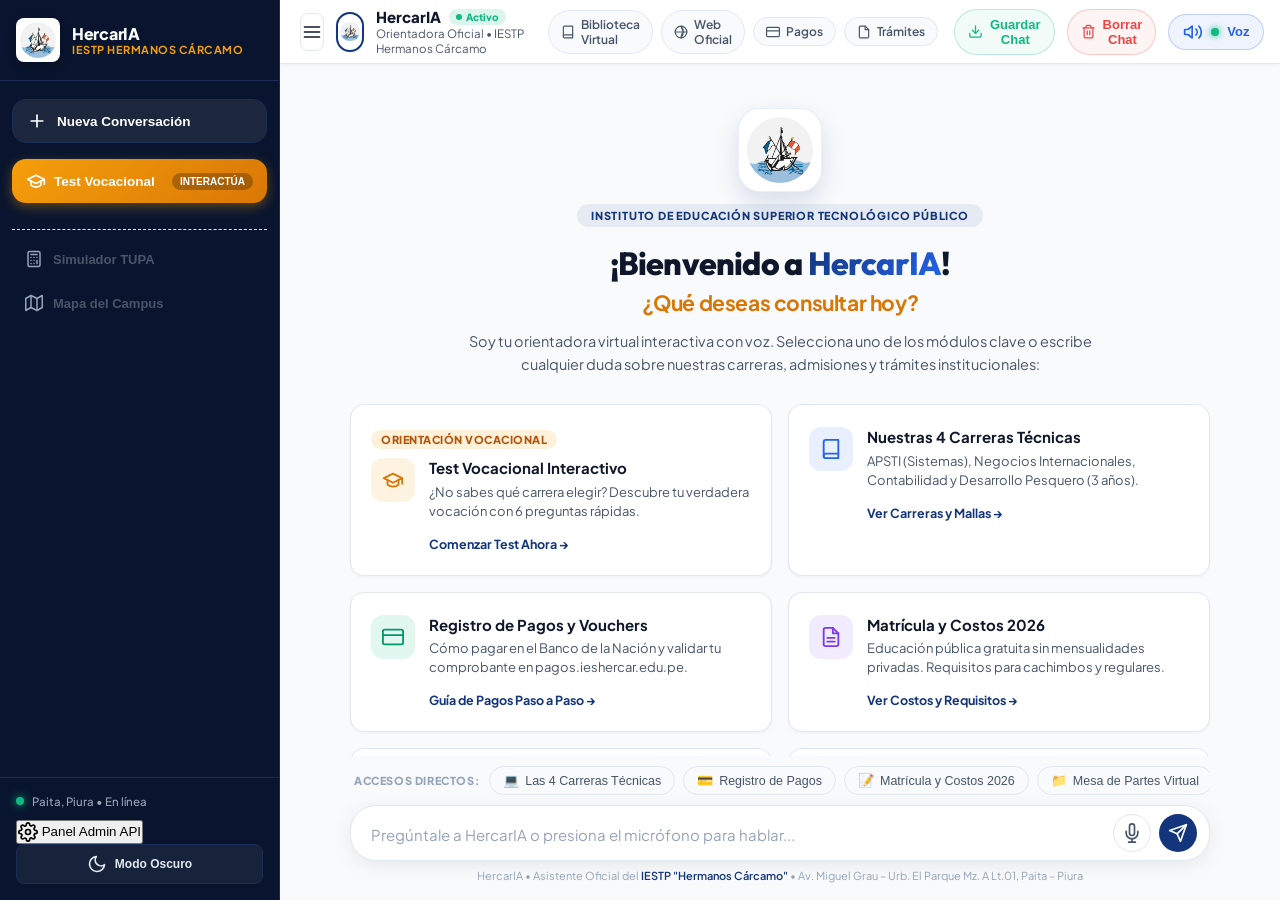
==== index.html @ d82d80c2 "v6.0: Panel de Administracion & Arquitectura Hibrida Multi-API (Gemini, OpenAI, Groq), Local Neural " ====
<!DOCTYPE html>
<html lang="es">
<head>
    <meta charset="UTF-8">
    <meta name="viewport" content="width=device-width, initial-scale=1.0, maximum-scale=1.0, user-scalable=no">
    <title>HercarIA • Asistente Virtual Oficial IESTP "Hermanos Cárcamo"</title>
    <meta name="description" content="Chatbot oficial con Inteligencia Artificial, voz femenina interactiva y orientador vocacional del IESTP Hermanos Cárcamo de Paita.">
    
    <!-- Favicon institucional -->
    <link rel="shortcut icon" href="assets/logo-crest.png" type="image/png">
    
    <!-- Fuentes Google -->
    <link rel="preconnect" href="https://fonts.googleapis.com">
    <link rel="preconnect" href="https://fonts.gstatic.com" crossorigin>
    <link href="https://fonts.googleapis.com/css2?family=Plus+Jakarta+Sans:wght@400;500;600;700;800&family=Outfit:wght@400;500;600;700;800&display=swap" rel="stylesheet">
    
    <!-- Estilos CSS -->
    <link rel="stylesheet" href="css/styles.css?v=5.1">
</head>
<body>

    <div class="app-container">
        
        <!-- Overlay oscuro para cerrar menú en móviles y tablets -->
        <div class="sidebar-overlay" id="sidebar-overlay"></div>

        <!-- SIDEBAR LATERAL ESTILO CHATGPT (LIMPIO, MINIMALISTA Y ELEGANTE) -->
        <aside class="sidebar" id="sidebar">
            <div class="sidebar-header">
                <div class="sidebar-logo-box">
                    <img src="assets/logo-crest.png" alt="Insignia IESTP Hermanos Cárcamo" class="sidebar-logo">
                </div>
                <div class="sidebar-brand">
                    <h2>HercarIA</h2>
                    <p>IESTP Hermanos Cárcamo</p>
                </div>
                <!-- Botón para cerrar drawer en móviles -->
                <button type="button" class="btn-close-sidebar-mobile" id="btn-close-sidebar-mobile" title="Cerrar menú lateral">&times;</button>
            </div>

            <div class="sidebar-content">
                <!-- Botón Principal: Nueva Consulta -->
                <button type="button" class="btn-new-chat" id="btn-new-chat" title="Iniciar nueva consulta o regresar al inicio">
                    <svg class="svg-icon" viewBox="0 0 24 24" fill="none" stroke="currentColor" stroke-width="2" stroke-linecap="round" stroke-linejoin="round">
                        <line x1="12" y1="5" x2="12" y2="19"></line>
                        <line x1="5" y1="12" x2="19" y2="12"></line>
                    </svg>
                    <span>Nueva Conversación</span>
                </button>

                <!-- Botón Destacado: Test Vocacional -->
                <button type="button" class="btn-sidebar-test" id="btn-start-test-sidebar" title="Iniciar Test Vocacional Interactivo">
                    <div class="test-btn-text">
                        <svg class="svg-icon" viewBox="0 0 24 24" fill="none" stroke="currentColor" stroke-width="2" stroke-linecap="round" stroke-linejoin="round">
                            <path d="M22 10v6M2 10l10-5 10 5-10 5z"></path>
                            <path d="M6 12v5c3 3 9 3 12 0v-5"></path>
                        </svg>
                        <span>Test Vocacional</span>
                    </div>
                    <span class="test-tag">Interactúa</span>
                </button>

                <!-- Herramientas Inteligentes Integradas -->
                <div class="sidebar-tools-group">
                    <button type="button" class="btn-sidebar-subtool" id="btn-open-simulador" title="Calcular costos de matrícula y tasas TUPA">
                        <svg class="svg-icon" viewBox="0 0 24 24" fill="none" stroke="currentColor" stroke-width="2" stroke-linecap="round" stroke-linejoin="round">
                            <rect x="4" y="2" width="16" height="20" rx="2"></rect>
                            <line x1="8" y1="6" x2="16" y2="6"></line>
                            <line x1="16" y1="14" x2="16" y2="18"></line>
                            <path d="M16 10h.01M12 10h.01M8 10h.01M12 14h.01M8 14h.01M12 18h.01M8 18h.01"></path>
                        </svg>
                        <span>Simulador TUPA</span>
                    </button>

                    <button type="button" class="btn-sidebar-subtool" id="btn-open-mapa" title="Explorar instalaciones y laboratorios del instituto">
                        <svg class="svg-icon" viewBox="0 0 24 24" fill="none" stroke="currentColor" stroke-width="2" stroke-linecap="round" stroke-linejoin="round">
                            <polygon points="1 6 1 22 8 18 16 22 23 18 23 2 16 6 8 2 1 6"></polygon>
                            <line x1="8" y1="2" x2="8" y2="18"></line>
                            <line x1="16" y1="6" x2="16" y2="22"></line>
                        </svg>
                        <span>Mapa del Campus</span>
                    </button>

                    <button type="button" class="btn-sidebar-subtool btn-sidebar-neural" id="btn-open-neural-monitor" title="Monitorear el estado y las activaciones de la Red Neuronal" style="display: none !important;">
                        <svg class="svg-icon" viewBox="0 0 24 24" fill="none" stroke="currentColor" stroke-width="2" stroke-linecap="round" stroke-linejoin="round">
                            <circle cx="12" cy="12" r="3"></circle>
                            <path d="M12 2a10 10 0 1 0 10 10H12V2z"></path>
                            <path d="M12 12L2.5 7.5"></path>
                        </svg>
                        <span>Red Neuronal APSTI</span>
                        <span class="neural-badge-live">IA</span>
                    </button>
                </div>

                <!-- Historial de Consultas Recientes -->
                <div class="sidebar-section" id="sidebar-history-section" style="display: none;">
                    <div class="sidebar-section-header">
                        <div class="sidebar-section-title">Consultas Recientes</div>
                        <button type="button" class="btn-clear-history-all" id="btn-clear-history-all" title="Vaciar historial">Vaciar</button>
                    </div>
                    <div class="sidebar-history-list" id="sidebar-history-list"></div>
                </div>
            </div>

            <!-- Footer del Sidebar -->
            <div class="sidebar-footer">
                <div class="campus-pill">
                    <span class="dot"></span>
                    <span>Paita, Piura • En línea</span>
                </div>
                <div class="sidebar-footer-actions">
                    <button type="button" class="btn-sidebar-admin" id="btn-open-admin-panel" title="Panel de Administración y Configuración de API">
                        <svg class="svg-icon" viewBox="0 0 24 24" fill="none" stroke="currentColor" stroke-width="2" stroke-linecap="round" stroke-linejoin="round">
                            <circle cx="12" cy="12" r="3"></circle>
                            <path d="M19.4 15a1.65 1.65 0 0 0 .33 1.82l.06.06a2 2 0 0 1 0 2.83 2 2 0 0 1-2.83 0l-.06-.06a1.65 1.65 0 0 0-1.82-.33 1.65 1.65 0 0 0-1 1.51V21a2 2 0 0 1-2 2 2 2 0 0 1-2-2v-.09A1.65 1.65 0 0 0 9 19.4a1.65 1.65 0 0 0-1.82.33l-.06.06a2 2 0 0 1-2.83 0 2 2 0 0 1 0-2.83l.06-.06a1.65 1.65 0 0 0 .33-1.82 1.65 1.65 0 0 0-1.51-1H3a2 2 0 0 1-2-2 2 2 0 0 1 2-2h.09A1.65 1.65 0 0 0 4.6 9a1.65 1.65 0 0 0-.33-1.82l-.06-.06a2 2 0 0 1 0-2.83 2 2 0 0 1 2.83 0l.06.06a1.65 1.65 0 0 0 1.82.33H9a1.65 1.65 0 0 0 1-1.51V3a2 2 0 0 1 2-2 2 2 0 0 1 2 2v.09a1.65 1.65 0 0 0 1 1.51 1.65 1.65 0 0 0 1.82-.33l.06-.06a2 2 0 0 1 2.83 0 2 2 0 0 1 0 2.83l-.06.06a1.65 1.65 0 0 0-.33 1.82V9a1.65 1.65 0 0 0 1.51 1H21a2 2 0 0 1 2 2 2 2 0 0 1-2 2h-.09a1.65 1.65 0 0 0-1.51 1z"></path>
                        </svg>
                        <span>Panel Admin</span>
                        <span class="admin-badge-key" id="admin-status-badge">API</span>
                    </button>
                    <button type="button" class="btn-theme-toggle" id="theme-toggle" title="Alternar tema claro u oscuro">
                        <svg class="svg-icon" viewBox="0 0 24 24" fill="none" stroke="currentColor" stroke-width="2" stroke-linecap="round" stroke-linejoin="round">
                            <path d="M21 12.79A9 9 0 1 1 11.21 3 7 7 0 0 0 21 12.79z"></path>
                        </svg>
                        <span>Modo Oscuro</span>
                    </button>
                </div>
            </div>
        </aside>

        <!-- ÁREA PRINCIPAL (PANTALLA COMPLETA) -->
        <main class="chat-main">
            
            <!-- Barra Superior / Header Limpio y Optimizado -->
            <header class="chat-header">
                <div class="header-left">
                    <button type="button" class="btn-sidebar-toggle" id="sidebar-toggle" title="Abrir o Cerrar menú lateral">
                        <svg class="svg-icon" viewBox="0 0 24 24" fill="none" stroke="currentColor" stroke-width="2" stroke-linecap="round" stroke-linejoin="round">
                            <line x1="3" y1="12" x2="21" y2="12"></line>
                            <line x1="3" y1="6" x2="21" y2="6"></line>
                            <line x1="3" y1="18" x2="21" y2="18"></line>
                        </svg>
                    </button>
                    <div class="header-bot-info">
                        <div class="header-avatar">
                            <img src="assets/logo-crest.png" alt="Insignia Hercar">
                        </div>
                        <div class="header-titles">
                            <h1>
                                HercarIA
                                <span class="status-badge">Activo</span>
                            </h1>
                            <p>Orientadora Oficial • IESTP Hermanos Cárcamo</p>
                        </div>
                    </div>
                </div>

                <!-- Enlaces rápidos de cabecera a plataformas oficiales -->
                <div class="header-nav-links">
                    <a href="https://biblioteca.ieshercar.edu.pe/login.php" target="_blank" rel="noopener noreferrer" class="header-quick-link" title="Biblioteca Virtual Institucional">
                        <svg class="svg-icon" viewBox="0 0 24 24" fill="none" stroke="currentColor" stroke-width="2" stroke-linecap="round" stroke-linejoin="round">
                            <path d="M4 19.5A2.5 2.5 0 0 1 6.5 17H20"></path>
                            <path d="M6.5 2H20v20H6.5A2.5 2.5 0 0 1 4 19.5v-15A2.5 2.5 0 0 1 6.5 2z"></path>
                        </svg>
                        <span>Biblioteca Virtual</span>
                    </a>
                    <a href="https://ieshercar.edu.pe/" target="_blank" rel="noopener noreferrer" class="header-quick-link" title="Portal Web Oficial IESTP Hermanos Cárcamo">
                        <svg class="svg-icon" viewBox="0 0 24 24" fill="none" stroke="currentColor" stroke-width="2" stroke-linecap="round" stroke-linejoin="round">
                            <circle cx="12" cy="12" r="10"></circle>
                            <line x1="2" y1="12" x2="22" y2="12"></line>
                            <path d="M12 2a15.3 15.3 0 0 1 4 10 15.3 15.3 0 0 1-4 10 15.3 15.3 0 0 1 4-10z"></path>
                        </svg>
                        <span>Web Oficial</span>
                    </a>
                    <a href="https://pagos.ieshercar.edu.pe/" target="_blank" rel="noopener noreferrer" class="header-quick-link" title="Plataforma de Pagos y Registro de Vouchers">
                        <svg class="svg-icon" viewBox="0 0 24 24" fill="none" stroke="currentColor" stroke-width="2" stroke-linecap="round" stroke-linejoin="round">
                            <rect x="1" y="4" width="22" height="16" rx="2" ry="2"></rect>
                            <line x1="1" y1="10" x2="23" y2="10"></line>
                        </svg>
                        <span>Pagos</span>
                    </a>
                    <a href="https://sistema.ieshercar.edu.pe/registro-tramite/" target="_blank" rel="noopener noreferrer" class="header-quick-link" title="Mesa de Partes Virtual">
                        <svg class="svg-icon" viewBox="0 0 24 24" fill="none" stroke="currentColor" stroke-width="2" stroke-linecap="round" stroke-linejoin="round">
                            <path d="M14 2H6a2 2 0 0 0-2 2v16a2 2 0 0 0 2 2h12a2 2 0 0 0 2-2V8z"></path>
                            <polyline points="14 2 14 8 20 8"></polyline>
                        </svg>
                        <span>Trámites</span>
                    </a>
                </div>

                <div class="header-right">
                    <!-- Indicador Interactivo de Red Neuronal APSTI (Oculto de la vista para mantener diseño limpio) -->
                    <button type="button" class="header-neural-indicator" id="header-neural-indicator" title="Red Neuronal Artificial APSTI en ejecución" style="display: none !important;">
                        <span class="neural-pulse-dot"></span>
                        <span class="neural-header-text">Red Neuronal IA</span>
                    </button>

                    <!-- Ondas de voz animadas cuando habla -->
                    <div class="speaking-wave" id="header-speaking-indicator">
                        <span></span><span></span><span></span><span></span>
                    </div>

                    <!-- Botón Guardar / Descargar Registro de Chat -->
                    <button type="button" class="btn-header-tool btn-export-chat" id="btn-export-chat" title="Descargar y guardar copia de la conversación (.txt)">
                        <svg class="svg-icon" viewBox="0 0 24 24" fill="none" stroke="currentColor" stroke-width="2" stroke-linecap="round" stroke-linejoin="round">
                            <path d="M21 15v4a2 2 0 0 1-2 2H5a2 2 0 0 1-2-2v-4"></path>
                            <polyline points="7 10 12 15 17 10"></polyline>
                            <line x1="12" y1="15" x2="12" y2="3"></line>
                        </svg>
                        <span class="header-btn-label">Guardar Chat</span>
                    </button>

                    <!-- Botón Borrar Conversación Actual -->
                    <button type="button" class="btn-header-tool btn-clear-chat" id="btn-clear-chat" title="Borrar la conversación actual y reiniciar">
                        <svg class="svg-icon" viewBox="0 0 24 24" fill="none" stroke="currentColor" stroke-width="2" stroke-linecap="round" stroke-linejoin="round">
                            <polyline points="3 6 5 6 21 6"></polyline>
                            <path d="M19 6v14a2 2 0 0 1-2 2H7a2 2 0 0 1-2-2V6m3 0V4a2 2 0 0 1 2-2h4a2 2 0 0 1 2 2v2"></path>
                            <line x1="10" y1="11" x2="10" y2="17"></line>
                            <line x1="14" y1="11" x2="14" y2="17"></line>
                        </svg>
                        <span class="header-btn-label">Borrar Chat</span>
                    </button>

                    <!-- Módulo de Audio Minimalista (Icono único con Popover desplegable) -->
                    <div class="audio-module-container">
                        <button type="button" class="btn-audio-control" id="btn-audio-settings" title="Configuración de Voz">
                            <svg class="svg-icon" viewBox="0 0 24 24" fill="none" stroke="currentColor" stroke-width="2" stroke-linecap="round" stroke-linejoin="round">
                                <polygon points="11 5 6 9 2 9 2 15 6 15 11 19 11 5"></polygon>
                                <path d="M19.07 4.93a10 10 0 0 1 0 14.14M15.54 8.46a5 5 0 0 1 0 7.07"></path>
                            </svg>
                            <span class="voice-badge-dot" id="voice-badge-indicator"></span>
                            <span class="voice-btn-text">Voz</span>
                        </button>

                        <!-- Menú Desplegable Minimalista de Audio -->
                        <div class="audio-popover" id="audio-popover">
                            <div class="popover-header">
                                <h4>Configuración de Voz</h4>
                                <button type="button" class="btn-close-popover" id="btn-close-popover">&times;</button>
                            </div>
                            
                            <div class="popover-body">
                                <div class="popover-row">
                                    <label>Estado de Voz:</label>
                                    <button type="button" class="btn-toggle-switch" id="btn-voice-toggle">
                                        <span class="switch-dot"></span>
                                        <span id="voice-switch-text">Activada</span>
                                    </button>
                                </div>

                                <div class="popover-row-vertical">
                                    <label for="voice-select">Voz Seleccionada:</label>
                                    <select id="voice-select" class="voice-select-styled">
                                        <option value="es-MX-DaliaNeural" selected>Voz Dalia (Dulce, Suave y Clara - Recomendada)</option>
                                        <option value="es-PE-CamilaNeural">Voz Camila (Amable y Natural)</option>
                                        <option value="es-CO-SalomeNeural">Voz Salomé (Cálida y Melódica)</option>
                                        <option value="es-ES-ElviraNeural">Voz Elvira (Institucional y Precisa)</option>
                                        <option value="browser">Voz del Navegador (Predeterminada)</option>
                                    </select>
                                </div>

                                <button type="button" class="btn-popover-test" id="btn-test-voice">
                                    <svg class="svg-icon" viewBox="0 0 24 24" fill="none" stroke="currentColor" stroke-width="2" stroke-linecap="round" stroke-linejoin="round">
                                        <polygon points="5 3 19 12 5 21 5 3"></polygon>
                                    </svg>
                                    <span>Escuchar Muestra de Voz</span>
                                </button>
                            </div>
                        </div>
                    </div>
                </div>
            </header>

            <!-- Contenedor Scrollable del Chat y Portada -->
            <div class="chat-scroll-area" id="chat-scroll-area">
                
                <!-- ========================================================
                     PORTADA DE INICIO PROFESIONAL ("¿QUÉ DESEAS CONSULTAR?")
                     ======================================================== -->
                <div class="portada-container" id="portada-container">
                    
                    <div class="portada-badge-header">
                        <div class="portada-logo-wrapper">
                            <img src="assets/logo-crest.png" alt="Insignia IESTP Hermanos Cárcamo" class="portada-logo">
                        </div>
                        <span class="portada-sub-badge">INSTITUTO DE EDUCACIÓN SUPERIOR TECNOLÓGICO PÚBLICO</span>
                    </div>

                    <h1 class="portada-title">¡Bienvenido a <span>HercarIA</span>!</h1>
                    <h2 class="portada-subtitle">¿Qué deseas consultar hoy?</h2>
                    
                    <p class="portada-description">
                        Soy tu orientadora virtual interactiva con voz. Selecciona uno de los módulos clave o escribe cualquier duda sobre nuestras carreras, admisiones y trámites institucionales:
                    </p>

                    <!-- Cuadrícula de Opciones de Inicio Rápido Rediseñadas -->
                    <div class="portada-grid">
                        
                        <!-- Tarjeta 1: Test Vocacional -->
                        <div class="portada-card card-test" onclick="window.hercarTest.iniciar()">
                            <div class="card-top-badge">
                                <span class="badge-recommended">Orientación Vocacional</span>
                            </div>
                            <div class="card-body-content">
                                <div class="card-icon-box icon-accent">
                                    <svg class="svg-icon" viewBox="0 0 24 24" fill="none" stroke="currentColor" stroke-width="2" stroke-linecap="round" stroke-linejoin="round">
                                        <path d="M22 10v6M2 10l10-5 10 5-10 5z"></path>
                                        <path d="M6 12v5c3 3 9 3 12 0v-5"></path>
                                    </svg>
                                </div>
                                <div class="card-info">
                                    <h3>Test Vocacional Interactivo</h3>
                                    <p>¿No sabes qué carrera elegir? Descubre tu verdadera vocación con 6 preguntas rápidas.</p>
                                    <span class="card-action-link">Comenzar Test Ahora →</span>
                                </div>
                            </div>
                        </div>

                        <!-- Tarjeta 2: Las 4 Carreras Técnicas -->
                        <div class="portada-card" onclick="window.hercarApp.enviarConsultaDirecta('Cuéntame sobre todas las carreras técnicas del instituto')">
                            <div class="card-body-content">
                                <div class="card-icon-box icon-blue">
                                    <svg class="svg-icon" viewBox="0 0 24 24" fill="none" stroke="currentColor" stroke-width="2" stroke-linecap="round" stroke-linejoin="round">
                                        <path d="M4 19.5A2.5 2.5 0 0 1 6.5 17H20"></path>
                                        <path d="M6.5 2H20v20H6.5A2.5 2.5 0 0 1 4 19.5v-15A2.5 2.5 0 0 1 6.5 2z"></path>
                                    </svg>
                                </div>
                                <div class="card-info">
                                    <h3>Nuestras 4 Carreras Técnicas</h3>
                                    <p>APSTI (Sistemas), Negocios Internacionales, Contabilidad y Desarrollo Pesquero (3 años).</p>
                                    <span class="card-action-link">Ver Carreras y Mallas →</span>
                                </div>
                            </div>
                        </div>

                        <!-- Tarjeta 3: Métodos de Pago y Vouchers -->
                        <div class="portada-card" onclick="window.hercarApp.enviarConsultaDirecta('¿Cómo registro mi voucher de pago en pagos.ieshercar.edu.pe?')">
                            <div class="card-body-content">
                                <div class="card-icon-box icon-green">
                                    <svg class="svg-icon" viewBox="0 0 24 24" fill="none" stroke="currentColor" stroke-width="2" stroke-linecap="round" stroke-linejoin="round">
                                        <rect x="1" y="4" width="22" height="16" rx="2" ry="2"></rect>
                                        <line x1="1" y1="10" x2="23" y2="10"></line>
                                    </svg>
                                </div>
                                <div class="card-info">
                                    <h3>Registro de Pagos y Vouchers</h3>
                                    <p>Cómo pagar en el Banco de la Nación y validar tu comprobante en pagos.ieshercar.edu.pe.</p>
                                    <span class="card-action-link">Guía de Pagos Paso a Paso →</span>
                                </div>
                            </div>
                        </div>

                        <!-- Tarjeta 4: Matrículas y Costos -->
                        <div class="portada-card" onclick="window.hercarApp.enviarConsultaDirecta('¿Cuánto cuesta la matrícula y cuáles son los requisitos?')">
                            <div class="card-body-content">
                                <div class="card-icon-box icon-purple">
                                    <svg class="svg-icon" viewBox="0 0 24 24" fill="none" stroke="currentColor" stroke-width="2" stroke-linecap="round" stroke-linejoin="round">
                                        <path d="M14 2H6a2 2 0 0 0-2 2v16a2 2 0 0 0 2 2h12a2 2 0 0 0 2-2V8z"></path>
                                        <polyline points="14 2 14 8 20 8"></polyline>
                                        <line x1="16" y1="13" x2="8" y2="13"></line>
                                        <line x1="16" y1="17" x2="8" y2="17"></line>
                                    </svg>
                                </div>
                                <div class="card-info">
                                    <h3>Matrícula y Costos 2026</h3>
                                    <p>Educación pública gratuita sin mensualidades privadas. Requisitos para cachimbos y regulares.</p>
                                    <span class="card-action-link">Ver Costos y Requisitos →</span>
                                </div>
                            </div>
                        </div>

                        <!-- Tarjeta 5: Mesa de Partes Virtual -->
                        <div class="portada-card" onclick="window.hercarApp.enviarConsultaDirecta('¿Cómo tramito una constancia de estudios o título en Mesa de Partes?')">
                            <div class="card-body-content">
                                <div class="card-icon-box icon-amber">
                                    <svg class="svg-icon" viewBox="0 0 24 24" fill="none" stroke="currentColor" stroke-width="2" stroke-linecap="round" stroke-linejoin="round">
                                        <path d="M22 19a2 2 0 0 1-2 2H4a2 2 0 0 1-2-2V5a2 2 0 0 1 2-2h5l2 3h9a2 2 0 0 1 2 2z"></path>
                                    </svg>
                                </div>
                                <div class="card-info">
                                    <h3>Mesa de Partes Virtual</h3>
                                    <p>Solicita constancias de estudio, récords de notas, certificado de egresado y titulación online.</p>
                                    <span class="card-action-link">Ver Trámites Disponibles →</span>
                                </div>
                            </div>
                        </div>

                        <!-- Tarjeta 6: Contacto y Sede Paita -->
                        <div class="portada-card" onclick="window.hercarApp.enviarConsultaDirecta('¿Dónde queda el instituto y cuáles son los teléfonos y horarios?')">
                            <div class="card-body-content">
                                <div class="card-icon-box icon-cyan">
                                    <svg class="svg-icon" viewBox="0 0 24 24" fill="none" stroke="currentColor" stroke-width="2" stroke-linecap="round" stroke-linejoin="round">
                                        <path d="M21 10c0 7-9 13-9 13s-9-6-9-13a9 9 0 0 1 18 0z"></path>
                                        <circle cx="12" cy="10" r="3"></circle>
                                    </svg>
                                </div>
                                <div class="card-info">
                                    <h3>Sede Paita y Contacto</h3>
                                    <p>Av. Miguel Grau – Urb. El Parque, horarios de atención, teléfonos y enlace a WhatsApp.</p>
                                    <span class="card-action-link">Ver Ubicación y Teléfonos →</span>
                                </div>
                            </div>
                        </div>

                        <!-- Tarjeta 7: Simulador TUPA -->
                        <div class="portada-card" onclick="window.hercarApp.abrirSimuladorTUPA()">
                            <div class="card-body-content">
                                <div class="card-icon-box icon-purple">
                                    <svg class="svg-icon" viewBox="0 0 24 24" fill="none" stroke="currentColor" stroke-width="2" stroke-linecap="round" stroke-linejoin="round">
                                        <rect x="4" y="2" width="16" height="20" rx="2"></rect>
                                        <line x1="8" y1="6" x2="16" y2="6"></line>
                                        <line x1="16" y1="14" x2="16" y2="18"></line>
                                        <path d="M16 10h.01M12 10h.01M8 10h.01M12 14h.01M8 14h.01M12 18h.01M8 18h.01"></path>
                                    </svg>
                                </div>
                                <div class="card-info">
                                    <h3>Simulador de Matrícula y Cuotas TUPA</h3>
                                    <p>Calcula tus montos para Cachimbos, Regulares o trámites con cálculo transparente y desglosado.</p>
                                    <span class="card-action-link">Abrir Calculadora TUPA →</span>
                                </div>
                            </div>
                        </div>

                        <!-- Tarjeta 8: Mapa del Campus -->
                        <div class="portada-card" onclick="window.hercarApp.abrirMapaCampus()">
                            <div class="card-body-content">
                                <div class="card-icon-box icon-blue">
                                    <svg class="svg-icon" viewBox="0 0 24 24" fill="none" stroke="currentColor" stroke-width="2" stroke-linecap="round" stroke-linejoin="round">
                                        <polygon points="1 6 1 22 8 18 16 22 23 18 23 2 16 6 8 2 1 6"></polygon>
                                        <line x1="8" y1="2" x2="8" y2="18"></line>
                                        <line x1="16" y1="6" x2="16" y2="22"></line>
                                    </svg>
                                </div>
                                <div class="card-info">
                                    <h3>Mapa del Campus e Instalaciones</h3>
                                    <p>Recorre los laboratorios de APSTI, taller pesquero DPA, aulas multimedia y secretaría.</p>
                                    <span class="card-action-link">Explorar Instalaciones →</span>
                                </div>
                            </div>
                        </div>

                    </div>

                    <!-- SECCIÓN DE PLATAFORMAS DIGITALES Y ENLACES INSTITUCIONALES -->
                    <div class="portada-platforms-section">
                        <div class="platforms-title">
                            <svg class="svg-icon" viewBox="0 0 24 24" fill="none" stroke="currentColor" stroke-width="2" stroke-linecap="round" stroke-linejoin="round">
                                <circle cx="12" cy="12" r="10"></circle>
                                <line x1="2" y1="12" x2="22" y2="12"></line>
                                <path d="M12 2a15.3 15.3 0 0 1 4 10 15.3 15.3 0 0 1-4 10 15.3 15.3 0 0 1-4-10 15.3 15.3 0 0 1 4-10z"></path>
                            </svg>
                            <span>Plataformas Digitales y Portales Oficiales del Instituto</span>
                        </div>
                        <div class="platforms-grid">
                            <a href="https://biblioteca.ieshercar.edu.pe/login.php" target="_blank" rel="noopener noreferrer" class="platform-link-card">
                                <div class="platform-icon-wrap icon-purple-soft">
                                    <svg class="svg-icon" viewBox="0 0 24 24" fill="none" stroke="currentColor" stroke-width="2" stroke-linecap="round" stroke-linejoin="round">
                                        <path d="M4 19.5A2.5 2.5 0 0 1 6.5 17H20"></path>
                                        <path d="M6.5 2H20v20H6.5A2.5 2.5 0 0 1 4 19.5v-15A2.5 2.5 0 0 1 6.5 2z"></path>
                                    </svg>
                                </div>
                                <div class="platform-text">
                                    <strong>Biblioteca Virtual</strong>
                                    <span>Acceso a libros y revistas académicas</span>
                                </div>
                                <span class="platform-arrow">↗</span>
                            </a>

                            <a href="https://ieshercar.edu.pe/" target="_blank" rel="noopener noreferrer" class="platform-link-card">
                                <div class="platform-icon-wrap icon-blue-soft">
                                    <svg class="svg-icon" viewBox="0 0 24 24" fill="none" stroke="currentColor" stroke-width="2" stroke-linecap="round" stroke-linejoin="round">
                                        <path d="M3 9l9-7 9 7v11a2 2 0 0 1-2 2H5a2 2 0 0 1-2-2z"></path>
                                        <polyline points="9 22 9 12 15 12 15 22"></polyline>
                                    </svg>
                                </div>
                                <div class="platform-text">
                                    <strong>Portal Web Oficial</strong>
                                    <span>Página principal del IESTP Cárcamo</span>
                                </div>
                                <span class="platform-arrow">↗</span>
                            </a>

                            <a href="https://pagos.ieshercar.edu.pe/" target="_blank" rel="noopener noreferrer" class="platform-link-card">
                                <div class="platform-icon-wrap icon-green-soft">
                                    <svg class="svg-icon" viewBox="0 0 24 24" fill="none" stroke="currentColor" stroke-width="2" stroke-linecap="round" stroke-linejoin="round">
                                        <rect x="1" y="4" width="22" height="16" rx="2" ry="2"></rect>
                                        <line x1="1" y1="10" x2="23" y2="10"></line>
                                    </svg>
                                </div>
                                <div class="platform-text">
                                    <strong>Plataforma de Pagos</strong>
                                    <span>Validación y registro de vouchers BN</span>
                                </div>
                                <span class="platform-arrow">↗</span>
                            </a>

                            <a href="https://sistema.ieshercar.edu.pe/registro-tramite/" target="_blank" rel="noopener noreferrer" class="platform-link-card">
                                <div class="platform-icon-wrap icon-amber-soft">
                                    <svg class="svg-icon" viewBox="0 0 24 24" fill="none" stroke="currentColor" stroke-width="2" stroke-linecap="round" stroke-linejoin="round">
                                        <path d="M14 2H6a2 2 0 0 0-2 2v16a2 2 0 0 0 2 2h12a2 2 0 0 0 2-2V8z"></path>
                                        <polyline points="14 2 14 8 20 8"></polyline>
                                    </svg>
                                </div>
                                <div class="platform-text">
                                    <strong>Mesa de Partes Virtual</strong>
                                    <span>Solicitud de trámites y constancias</span>
                                </div>
                                <span class="platform-arrow">↗</span>
                            </a>

                            <a href="https://sistema.ieshercar.com/Consulta_Boletas/index.php" target="_blank" rel="noopener noreferrer" class="platform-link-card">
                                <div class="platform-icon-wrap icon-cyan-soft">
                                    <svg class="svg-icon" viewBox="0 0 24 24" fill="none" stroke="currentColor" stroke-width="2" stroke-linecap="round" stroke-linejoin="round">
                                        <path d="M14 2H6a2 2 0 0 0-2 2v16a2 2 0 0 0 2 2h12a2 2 0 0 0 2-2V8z"></path>
                                        <line x1="16" y1="13" x2="8" y2="13"></line>
                                        <line x1="16" y1="17" x2="8" y2="17"></line>
                                    </svg>
                                </div>
                                <div class="platform-text">
                                    <strong>Consulta de Boletas</strong>
                                    <span>Descarga de comprobantes oficiales</span>
                                </div>
                                <span class="platform-arrow">↗</span>
                            </a>

                            <a href="https://bolsa-laboral.ieshercar.edu.pe/" target="_blank" rel="noopener noreferrer" class="platform-link-card">
                                <div class="platform-icon-wrap icon-rose-soft">
                                    <svg class="svg-icon" viewBox="0 0 24 24" fill="none" stroke="currentColor" stroke-width="2" stroke-linecap="round" stroke-linejoin="round">
                                        <rect x="2" y="7" width="20" height="14" rx="2" ry="2"></rect>
                                        <path d="M16 21V5a2 2 0 0 0-2-2h-4a2 2 0 0 0-2 2v16"></path>
                                    </svg>
                                </div>
                                <div class="platform-text">
                                    <strong>Bolsa Laboral</strong>
                                    <span>Prácticas y empleo en Paita</span>
                                </div>
                                <span class="platform-arrow">↗</span>
                            </a>
                        </div>
                    </div>

                    <div class="portada-footer-note">
                        <span>💡 <em>Orientación personalizada:</em> Puedes hacer clic en cualquiera de las opciones o escribir tu consulta abajo.</span>
                    </div>

                </div>

                <!-- Contenedor del Flujo de Mensajes de Conversación -->
                <div class="chat-messages" id="chat-messages" style="display: none;"></div>

            </div>

            <!-- Barra de Entrada Inferior con Efecto Ripple en Micrófono -->
            <div class="chat-input-wrapper">
                
                <!-- Barra de Accesos Directos (Píldoras / Chips Rápidos sobre el Input) -->
                <div class="quick-access-chips" id="quick-access-chips">
                    <div class="chips-scroll-track">
                        <span class="chips-title">Accesos Directos:</span>
                        <button type="button" class="chip-pill" onclick="window.hercarApp.enviarConsultaDirecta('Cuéntame sobre todas las carreras técnicas que ofrece el instituto')">
                            <span class="chip-icon">💻</span> Las 4 Carreras Técnicas
                        </button>
                        <button type="button" class="chip-pill" onclick="window.hercarApp.enviarConsultaDirecta('¿Cómo registro mi voucher de pago en pagos.ieshercar.edu.pe?')">
                            <span class="chip-icon">💳</span> Registro de Pagos
                        </button>
                        <button type="button" class="chip-pill" onclick="window.hercarApp.enviarConsultaDirecta('¿Cómo es el proceso de matrícula, admisión y cuáles son los costos?')">
                            <span class="chip-icon">📝</span> Matrícula y Costos 2026
                        </button>
                        <button type="button" class="chip-pill" onclick="window.hercarApp.enviarConsultaDirecta('¿Cómo ingreso a la Mesa de Partes Virtual y qué trámites puedo hacer?')">
                            <span class="chip-icon">📁</span> Mesa de Partes Virtual
                        </button>
                        <button type="button" class="chip-pill" onclick="window.hercarApp.enviarConsultaDirecta('¿Dónde queda el instituto, cuáles son sus teléfonos y horarios de atención?')">
                            <span class="chip-icon">📍</span> Ubicación y Contacto
                        </button>
                    </div>
                </div>

                <!-- Indicador visual cuando el micrófono está grabando -->
                <div class="mic-listening-bar" id="mic-pulse-indicator">
                    <span class="recording-dot"></span>
                    <span>Escuchando tu voz... Habla con tranquilidad</span>
                </div>

                <div class="chat-input-box" id="chat-input-box">
                    <textarea 
                        id="chat-input" 
                        class="chat-textarea" 
                        placeholder="Pregúntale a HercarIA o presiona el micrófono para hablar..." 
                        rows="1"></textarea>

                    <div class="chat-input-actions">
                        <!-- Botón de Micrófono con Contenedor de Ondas Ripple -->
                        <div class="mic-button-wrapper">
                            <div class="ripple-ring ring-1"></div>
                            <div class="ripple-ring ring-2"></div>
                            <button type="button" class="btn-input-mic" id="btn-mic" title="Hablar con el micrófono">
                                <svg class="svg-icon" viewBox="0 0 24 24" fill="none" stroke="currentColor" stroke-width="2" stroke-linecap="round" stroke-linejoin="round">
                                    <path d="M12 1a3 3 0 0 0-3 3v8a3 3 0 0 0 6 0V4a3 3 0 0 0-3-3z"></path>
                                    <path d="M19 10v2a7 7 0 0 1-14 0v-2"></path>
                                    <line x1="12" y1="19" x2="12" y2="23"></line>
                                    <line x1="8" y1="23" x2="16" y2="23"></line>
                                </svg>
                            </button>
                        </div>

                        <!-- Botón de Enviar Mensaje -->
                        <button type="button" class="btn-input-send" id="btn-send" title="Enviar mensaje">
                            <svg class="svg-icon" viewBox="0 0 24 24" fill="none" stroke="currentColor" stroke-width="2" stroke-linecap="round" stroke-linejoin="round">
                                <line x1="22" y1="2" x2="11" y2="13"></line>
                                <polygon points="22 2 15 22 11 13 2 9 22 2"></polygon>
                            </svg>
                        </button>
                    </div>
                </div>

                <div class="chat-input-disclaimer">
                    HercarIA • Asistente Oficial del <a href="https://ieshercar.edu.pe/" target="_blank">IESTP "Hermanos Cárcamo"</a> • Av. Miguel Grau – Urb. El Parque Mz. A Lt.01, Paita – Piura
                </div>
            </div>

        </main>
    </div>

    <!-- ==========================================================================
         MODALES Y HERRAMIENTAS INTERACTIVAS AVANZADAS (APSTI)
         ========================================================================== -->

    <!-- 1. MODAL: INSPECTOR DE RED NEURONAL ARTIFICIAL APSTI -->
    <div class="modal-overlay" id="modal-neural-inspector" style="display: none;">
        <div class="modal-card modal-neural-card">
            <div class="modal-header">
                <div class="modal-header-title">
                    <span class="modal-icon-badge">🧠</span>
                    <div>
                        <h3>Inspector de Red Neuronal Artificial</h3>
                        <p>Arquitectura Feedforward Multi-Layer Perceptron (MLP) • Carrera de APSTI</p>
                    </div>
                </div>
                <button type="button" class="btn-close-modal" onclick="window.hercarApp.cerrarTodosLosModales()">&times;</button>
            </div>

            <div class="modal-body">
                <!-- Tarjetas de Métricas en Vivo -->
                <div class="neural-metrics-grid">
                    <div class="metric-card">
                        <span class="metric-label">Intención Predicha</span>
                        <span class="metric-val text-primary" id="neural-metric-intent">Cargando...</span>
                    </div>
                    <div class="metric-card">
                        <span class="metric-label">Nivel de Confianza</span>
                        <span class="metric-val text-accent" id="neural-metric-confidence">--%</span>
                    </div>
                    <div class="metric-card">
                        <span class="metric-label">Latencia de Inferencia</span>
                        <span class="metric-val text-green" id="neural-metric-latency">-- ms</span>
                    </div>
                    <div class="metric-card">
                        <span class="metric-label">Pesos Sinápticos</span>
                        <span class="metric-val text-purple" id="neural-metric-weights">8,964</span>
                    </div>
                </div>

                <!-- Top 3 Probabilidades Softmax -->
                <div class="neural-section">
                    <div class="section-title">
                        <span>📊 Distribución de Probabilidad Softmax (Top 3):</span>
                    </div>
                    <div class="probability-bars" id="neural-prob-bars">
                        <!-- Generado dinámicamente -->
                    </div>
                </div>

                <!-- Tokens y Características Detectadas -->
                <div class="neural-section">
                    <div class="section-title">
                        <span>🔍 Tokens Semánticos Activados (Bag-of-Words):</span>
                    </div>
                    <div class="tokens-cloud" id="neural-tokens-cloud">
                        <span class="token-empty">No hay tokens activos</span>
                    </div>
                </div>

                <!-- Diagrama Topológico de la Red Neuronal -->
                <div class="neural-section">
                    <div class="section-title">
                        <span>⚡ Topología Sináptica Feedforward:</span>
                    </div>
                    <div class="topology-diagram">
                        <div class="layer-node-box">
                            <span class="layer-title">Capa Entrada</span>
                            <span class="layer-count">220 Nodos</span>
                            <span class="layer-desc">Vocabulario / TF-IDF</span>
                        </div>
                        <div class="layer-connector">➔</div>
                        <div class="layer-node-box">
                            <span class="layer-title">Capa Oculta 1</span>
                            <span class="layer-count">36 Neuronas</span>
                            <span class="layer-desc">LeakyReLU</span>
                        </div>
                        <div class="layer-connector">➔</div>
                        <div class="layer-node-box">
                            <span class="layer-title">Capa Oculta 2</span>
                            <span class="layer-count">18 Neuronas</span>
                            <span class="layer-desc">Tanh</span>
                        </div>
                        <div class="layer-connector">➔</div>
                        <div class="layer-node-box layer-output">
                            <span class="layer-title">Capa Salida</span>
                            <span class="layer-count">22 Clases</span>
                            <span class="layer-desc">Softmax</span>
                        </div>
                    </div>
                </div>

                <!-- Laboratorio / Playground de Pruebas en Tiempo Real -->
                <div class="neural-playground-box">
                    <label for="neural-playground-input"><strong>🧪 Probar inferencia con cualquier frase:</strong></label>
                    <div class="playground-input-row">
                        <input type="text" id="neural-playground-input" placeholder="Ej: ¿Cuáles son los cursos de computación y sistemas?" class="playground-input">
                        <button type="button" id="btn-run-playground" class="btn-playground-run">⚡ Evaluar</button>
                    </div>
                </div>
            </div>
            <div class="modal-footer">
                <span class="modal-footer-info">🔬 Modelo entrenado 100% en cliente con Backpropagation • APSTI 2026</span>
                <button type="button" class="btn-modal-close-action" onclick="window.hercarApp.cerrarTodosLosModales()">Cerrar Inspector</button>
            </div>
        </div>
    </div>

    <!-- 2. MODAL: SIMULADOR DE MATRÍCULA Y TASAS TUPA 2026 -->
    <div class="modal-overlay" id="modal-simulador-tupa" style="display: none;">
        <div class="modal-card modal-simulador-card">
            <div class="modal-header">
                <div class="modal-header-title">
                    <span class="modal-icon-badge">🧮</span>
                    <div>
                        <h3>Simulador de Matrícula y Tasas TUPA</h3>
                        <p>IESTP "Hermanos Cárcamo" • Cálculo transparente para Banco de la Nación</p>
                    </div>
                </div>
                <button type="button" class="btn-close-modal" onclick="window.hercarApp.cerrarTodosLosModales()">&times;</button>
            </div>

            <div class="modal-body">
                <div class="simulador-tabs">
                    <button type="button" class="sim-tab active" data-profile="cachimbo" onclick="window.hercarApp.cambiarPerfilSimulador('cachimbo')">Ingresante Cachimbo (Sem. I)</button>
                    <button type="button" class="sim-tab" data-profile="regular" onclick="window.hercarApp.cambiarPerfilSimulador('regular')">Alumno Regular (Sem. II - VI)</button>
                    <button type="button" class="sim-tab" data-profile="tramites" onclick="window.hercarApp.cambiarPerfilSimulador('tramites')">Trámites y Constancias</button>
                </div>

                <div class="simulador-items-list" id="simulador-items-list">
                    <!-- Checkboxes generados por JS -->
                </div>

                <div class="simulador-total-box">
                    <div class="total-info">
                        <span class="total-label">Monto Total Estimado a Depositar:</span>
                        <span class="total-sub">En ventanilla o Agente MultiRed del Banco de la Nación</span>
                    </div>
                    <div class="total-amount" id="simulador-total-val">S/ 0.00</div>
                </div>

                <div class="simulador-note">
                    <p>💡 <em>Recordatorio de Gratuidad:</em> El instituto <strong>NO cobra pensiones mensuales privadas</strong> (S/ 0.00 al mes). Este monto corresponde únicamente a la tasa administrativa semestral estipulada en el TUPA oficial.</p>
                </div>
            </div>

            <div class="modal-footer">
                <button type="button" class="btn-action-outline" id="btn-copiar-simulacion" onclick="window.hercarApp.copiarResumenSimulador()">📋 Copiar Resumen</button>
                <button type="button" class="btn-action-primary" onclick="window.hercarApp.consultarSobreSimulacion()">💬 Consultar en el Chat</button>
            </div>
        </div>
    </div>

    <!-- 3. MODAL: MAPA INTERACTIVO DEL CAMPUS E INSTALACIONES -->
    <div class="modal-overlay" id="modal-mapa-campus" style="display: none;">
        <div class="modal-card modal-mapa-card">
            <div class="modal-header">
                <div class="modal-header-title">
                    <span class="modal-icon-badge">🗺️</span>
                    <div>
                        <h3>Mapa Interactivo del Campus e Instalaciones</h3>
                        <p>Av. Miguel Grau – Urb. El Parque Mz. A Lt. 01, Paita – Piura</p>
                    </div>
                </div>
                <button type="button" class="btn-close-modal" onclick="window.hercarApp.cerrarTodosLosModales()">&times;</button>
            </div>

            <div class="modal-body">
                <!-- Visual Blueprint Layout -->
                <div class="campus-map-wrapper">
                    <div class="map-grid">
                        <div class="map-sector sector-apsti" onclick="window.hercarApp.seleccionarHotspotMapa('apsti')">
                            <div class="sector-badge">Pabellón A</div>
                            <h4>💻 APSTI (Sistemas y Redes)</h4>
                            <p>4 Laboratorios de Cómputo, Servidores y Redes CISCO</p>
                        </div>

                        <div class="map-sector sector-dpa" onclick="window.hercarApp.seleccionarHotspotMapa('dpa')">
                            <div class="sector-badge">Módulo Marítimo</div>
                            <h4>🐟 Desarrollo Pesquero (DPA)</h4>
                            <p>Taller de Artes de Pesca y Embarcación de Prácticas</p>
                        </div>

                        <div class="map-sector sector-ani" onclick="window.hercarApp.seleccionarHotspotMapa('ani')">
                            <div class="sector-badge">Pabellón B</div>
                            <h4>🚢 ANI y Contabilidad</h4>
                            <p>Aulas Multimedia y Laboratorios Tributarios SUNAT</p>
                        </div>

                        <div class="map-sector sector-admin" onclick="window.hercarApp.seleccionarHotspotMapa('admin')">
                            <div class="sector-badge">Administración</div>
                            <h4>🏛️ Dirección y Mesa de Partes</h4>
                            <p>Secretaría Académica, Caja y Trámites Presenciales</p>
                        </div>

                        <div class="map-sector sector-biblio" onclick="window.hercarApp.seleccionarHotspotMapa('biblio')">
                            <div class="sector-badge">Servicios</div>
                            <h4>📚 Biblioteca y Auditorio</h4>
                            <p>Terminales de Biblioteca Virtual y Sala de Actos</p>
                        </div>

                        <div class="map-sector sector-deportes" onclick="window.hercarApp.seleccionarHotspotMapa('deportes')">
                            <div class="sector-badge">Recreación</div>
                            <h4>⚽ Losa Polideportiva</h4>
                            <p>Canchas multiusos y áreas de integración estudiantil</p>
                        </div>
                    </div>
                </div>

                <!-- Tarjeta de Información Detallada del Sector Seleccionado -->
                <div class="sector-detail-card" id="sector-detail-card">
                    <h4 id="sector-title">Selecciona un sector del plano para ver sus detalles</h4>
                    <p id="sector-description">Haz clic sobre cualquier pabellón o laboratorio para conocer su equipamiento, carreras asociadas y actividades prácticas.</p>
                </div>
            </div>

            <div class="modal-footer">
                <button type="button" class="btn-action-primary" onclick="window.hercarApp.enviarConsultaDirecta('¿Dónde queda el instituto y cuáles son las rutas de acceso en Paita?')">📍 ¿Cómo llegar a la sede?</button>
                <button type="button" class="btn-modal-close-action" onclick="window.hercarApp.cerrarTodosLosModales()">Cerrar Mapa</button>
            </div>
        </div>
    </div>

    <!-- ==========================================================================
         4. MODAL: PANEL DE ADMINISTRACIÓN Y CONFIGURACIÓN MULTI-API (APSTI)
         ========================================================================== -->
    <div class="modal-overlay" id="modal-admin-panel" style="display: none;">
        <div class="modal-card modal-admin-card">
            <div class="modal-header">
                <div class="modal-header-title">
                    <span class="modal-icon-badge">⚙️</span>
                    <div>
                        <h3>Panel de Administración & Configuración de IA</h3>
                        <p>Gestión de API Keys (Gemini, OpenAI, Groq), Métricas y Base de Conocimiento • APSTI</p>
                    </div>
                </div>
                <button type="button" class="btn-close-modal" onclick="window.hercarApp.cerrarTodosLosModales()">&times;</button>
            </div>

            <!-- Navegación por pestañas del Panel Admin -->
            <div class="admin-tabs-nav">
                <button type="button" class="admin-tab-btn active" data-tab="tab-api-config">
                    <svg class="svg-icon" viewBox="0 0 24 24" fill="none" stroke="currentColor" stroke-width="2" stroke-linecap="round" stroke-linejoin="round"><rect x="3" y="11" width="18" height="11" rx="2" ry="2"></rect><path d="M7 11V7a5 5 0 0 1 10 0v4"></path></svg>
                    <span>API & Proveedores</span>
                </button>
                <button type="button" class="admin-tab-btn" data-tab="tab-metrics-dash">
                    <svg class="svg-icon" viewBox="0 0 24 24" fill="none" stroke="currentColor" stroke-width="2" stroke-linecap="round" stroke-linejoin="round"><path d="M18 20V10"></path><path d="M12 20V4"></path><path d="M6 20v-6"></path></svg>
                    <span>Métricas y Uso</span>
                </button>
                <button type="button" class="admin-tab-btn" data-tab="tab-custom-kb">
                    <svg class="svg-icon" viewBox="0 0 24 24" fill="none" stroke="currentColor" stroke-width="2" stroke-linecap="round" stroke-linejoin="round"><path d="M14 2H6a2 2 0 0 0-2 2v16a2 2 0 0 0 2 2h12a2 2 0 0 0 2-2V8z"></path><polyline points="14 2 14 8 20 8"></polyline><line x1="16" y1="13" x2="8" y2="13"></line><line x1="16" y1="17" x2="8" y2="17"></line><polyline points="10 9 9 9 8 9"></polyline></svg>
                    <span>Conocimiento Extra</span>
                </button>
                <button type="button" class="admin-tab-btn" data-tab="tab-system-prompt">
                    <svg class="svg-icon" viewBox="0 0 24 24" fill="none" stroke="currentColor" stroke-width="2" stroke-linecap="round" stroke-linejoin="round"><path d="M21 15a2 2 0 0 1-2 2H7l-4 4V5a2 2 0 0 1 2-2h14a2 2 0 0 1 2 2z"></path></svg>
                    <span>Prompt del Sistema</span>
                </button>
            </div>

            <div class="modal-body admin-modal-body">
                
                <!-- TAB 1: CONFIGURACIÓN DE APIS -->
                <div class="admin-tab-content active" id="tab-api-config">
                    <div class="admin-section-box">
                        <div class="admin-section-header">
                            <h4>Modo Operativo del Asistente</h4>
                            <span class="admin-status-pill" id="admin-mode-status-pill">Híbrido</span>
                        </div>
                        <div class="admin-mode-selector">
                            <label class="admin-radio-card">
                                <input type="radio" name="hercar_ai_mode" value="hybrid" checked>
                                <div class="radio-card-body">
                                    <div class="radio-title">⚡ Modo Híbrido Inteligente (Recomendado)</div>
                                    <div class="radio-desc">Usa tu API Cloud para razonamiento profundo y consultas abiertas complejas; si falla o no hay conexión, usa la Red Neuronal Local APSTI al instante.</div>
                                </div>
                            </label>
                            <label class="admin-radio-card">
                                <input type="radio" name="hercar_ai_mode" value="cloud">
                                <div class="radio-card-body">
                                    <div class="radio-title">☁️ Modo Cloud Exclusivo (API Key)</div>
                                    <div class="radio-desc">Canaliza todas las preguntas directamente al modelo de lenguaje en la nube (Gemini, OpenAI, Groq).</div>
                                </div>
                            </label>
                            <label class="admin-radio-card">
                                <input type="radio" name="hercar_ai_mode" value="local">
                                <div class="radio-card-body">
                                    <div class="radio-title">🧠 Modo Red Neuronal Local APSTI (100% Offline / Gratuito)</div>
                                    <div class="radio-desc">Opera con el Perceptrón Multicapa (MLP) puro en el navegador sin consumir llamadas a APIs externas.</div>
                                </div>
                            </label>
                        </div>
                    </div>

                    <div class="admin-section-box">
                        <div class="admin-section-header">
                            <h4>Proveedor de Inteligencia Artificial</h4>
                        </div>
                        <div class="form-row-grid">
                            <div class="form-group">
                                <label for="admin-api-provider">Proveedor de Servicio:</label>
                                <select id="admin-api-provider" class="admin-select">
                                    <option value="gemini" selected>Google Gemini (Recomendado - Gratuito)</option>
                                    <option value="openai">OpenAI (ChatGPT / GPT-4o)</option>
                                    <option value="groq">Groq (Inferencia Llama 3 Ultra Rápida)</option>
                                    <option value="openrouter">OpenRouter (Multi-modelos)</option>
                                    <option value="deepseek">DeepSeek API</option>
                                </select>
                            </div>
                            <div class="form-group">
                                <label for="admin-api-model">Modelo a utilizar:</label>
                                <select id="admin-api-model" class="admin-select">
                                    <option value="gemini-1.5-flash">gemini-1.5-flash (Rápido y Gratuito)</option>
                                    <option value="gemini-1.5-pro">gemini-1.5-pro (Máxima Capacidad)</option>
                                    <option value="gemini-2.0-flash">gemini-2.0-flash (Última Generación)</option>
                                </select>
                            </div>
                        </div>

                        <div class="form-group" style="margin-top: 15px;">
                            <label for="admin-api-key">API Key (Clave de Acceso Secreta):</label>
                            <div class="api-key-input-wrapper">
                                <input type="password" id="admin-api-key" placeholder="Pega aquí tu clave API (ej. AIzaSy... o sk-...)" class="admin-input-key" autocomplete="off">
                                <button type="button" class="btn-toggle-key-visibility" id="btn-toggle-key-visibility" title="Mostrar/Ocultar clave">👁️</button>
                            </div>
                            <div class="api-help-links" id="api-help-links">
                                <span>🔑 ¿No tienes una clave? Consíguela gratis:</span>
                                <a href="https://aistudio.google.com/app/apikey" target="_blank" rel="noopener noreferrer">Google AI Studio (Gratis)</a> •
                                <a href="https://platform.openai.com/api-keys" target="_blank" rel="noopener noreferrer">OpenAI Keys</a> •
                                <a href="https://console.groq.com/keys" target="_blank" rel="noopener noreferrer">Groq Console</a>
                            </div>
                        </div>

                        <div class="connection-test-bar">
                            <button type="button" class="btn-test-connection" id="btn-test-connection">
                                <span>⚡ Probar Conexión con la API</span>
                            </button>
                            <div class="connection-result-badge" id="connection-result-badge" style="display: none;"></div>
                        </div>
                    </div>

                    <div class="admin-section-box">
                        <div class="admin-section-header">
                            <h4>Ajustes de Inferencia</h4>
                        </div>
                        <div class="form-row-grid">
                            <div class="form-group">
                                <label for="admin-temperature">Temperatura (Creatividad): <span id="temp-val-label">0.7</span></label>
                                <input type="range" id="admin-temperature" min="0.1" max="1.0" step="0.1" value="0.7" class="admin-range">
                            </div>
                            <div class="form-group">
                                <label for="admin-max-tokens">Máximo de Tokens de respuesta:</label>
                                <select id="admin-max-tokens" class="admin-select">
                                    <option value="400">400 tokens (~300 palabras)</option>
                                    <option value="800" selected>800 tokens (~600 palabras)</option>
                                    <option value="1200">1200 tokens (~900 palabras)</option>
                                    <option value="2000">2000 tokens (Extenso)</option>
                                </select>
                            </div>
                        </div>
                    </div>

                    <div class="admin-actions-bar">
                        <button type="button" class="btn-admin-save" id="btn-save-api-config">💾 Guardar Configuración de API</button>
                        <button type="button" class="btn-admin-clear" id="btn-clear-api-config">🗑️ Borrar API Key Almacenada</button>
                    </div>
                </div>

                <!-- TAB 2: MÉTRICAS Y AUDITORÍA -->
                <div class="admin-tab-content" id="tab-metrics-dash" style="display: none;">
                    <div class="admin-metrics-grid">
                        <div class="admin-metric-card">
                            <div class="metric-num text-primary" id="dash-total-queries">0</div>
                            <div class="metric-desc">Total de Consultas</div>
                        </div>
                        <div class="admin-metric-card">
                            <div class="metric-num text-green" id="dash-cloud-queries">0</div>
                            <div class="metric-desc">Procesadas por Cloud API</div>
                        </div>
                        <div class="admin-metric-card">
                            <div class="metric-num text-purple" id="dash-local-queries">0</div>
                            <div class="metric-desc">Procesadas por Red Neuronal</div>
                        </div>
                        <div class="admin-metric-card">
                            <div class="metric-num text-accent" id="dash-satisfaction-pct">100%</div>
                            <div class="metric-desc">Satisfacción (👍)</div>
                        </div>
                    </div>

                    <div class="admin-section-box">
                        <h4>Distribución de Consultas por Carrera</h4>
                        <div class="admin-category-bars" id="dash-category-bars">
                            <div class="cat-bar-item">
                                <span class="cat-name">APSTI (Sistemas / Cloud)</span>
                                <div class="cat-bar-track"><div class="cat-bar-fill fill-blue" id="cat-bar-apsti" style="width: 35%;"></div></div>
                                <span class="cat-count" id="cat-count-apsti">35%</span>
                            </div>
                            <div class="cat-bar-item">
                                <span class="cat-name">ANI (Negocios / Aduanas)</span>
                                <div class="cat-bar-track"><div class="cat-bar-fill fill-cyan" id="cat-bar-ani" style="width: 25%;"></div></div>
                                <span class="cat-count" id="cat-count-ani">25%</span>
                            </div>
                            <div class="cat-bar-item">
                                <span class="cat-name">Contabilidad</span>
                                <div class="cat-bar-track"><div class="cat-bar-fill fill-green" id="cat-bar-conta" style="width: 20%;"></div></div>
                                <span class="cat-count" id="cat-count-conta">20%</span>
                            </div>
                            <div class="cat-bar-item">
                                <span class="cat-name">Desarrollo Pesquero (DPA)</span>
                                <div class="cat-bar-track"><div class="cat-bar-fill fill-teal" id="cat-bar-dpa" style="width: 20%;"></div></div>
                                <span class="cat-count" id="cat-count-dpa">20%</span>
                            </div>
                        </div>
                    </div>

                    <div class="admin-section-box">
                        <div class="admin-section-header">
                            <h4>Registro de Últimas Consultas Auditadas</h4>
                            <button type="button" class="btn-mini-action" id="btn-export-audit-log">📥 Exportar Registro JSON</button>
                        </div>
                        <div class="admin-audit-table-wrapper">
                            <table class="admin-audit-table">
                                <thead>
                                    <tr>
                                        <th>Hora</th>
                                        <th>Pregunta del Usuario</th>
                                        <th>Motor Utilizado</th>
                                        <th>Estado</th>
                                    </tr>
                                </thead>
                                <tbody id="audit-table-body">
                                    <tr><td colspan="4" style="text-align: center; color: var(--text-muted); padding: 15px;">Aún no hay consultas registradas en esta sesión.</td></tr>
                                </tbody>
                            </table>
                        </div>
                    </div>
                </div>

                <!-- TAB 3: BASE DE CONOCIMIENTO EXTRA -->
                <div class="admin-tab-content" id="tab-custom-kb" style="display: none;">
                    <div class="admin-section-box">
                        <h4>Añadir Nueva Pregunta y Respuesta al Asistente</h4>
                        <p class="admin-box-intro">Las respuestas registradas aquí tienen prioridad inmediata en el chatbot y se almacenan de forma segura en tu navegador.</p>
                        <div class="form-group">
                            <label for="custom-kb-question">Pregunta o palabras clave:</label>
                            <input type="text" id="custom-kb-question" class="admin-input" placeholder="Ej: ¿Cuándo inician las clases del segundo semestre?">
                        </div>
                        <div class="form-group" style="margin-top: 10px;">
                            <label for="custom-kb-answer">Respuesta oficial detallada (soporta Markdown):</label>
                            <textarea id="custom-kb-answer" class="admin-textarea" rows="4" placeholder="Escribe aquí la respuesta oficial que dará HercarIA..."></textarea>
                        </div>
                        <button type="button" class="btn-admin-save" id="btn-add-custom-kb" style="margin-top: 10px;">➕ Añadir Conocimiento</button>
                    </div>

                    <div class="admin-section-box">
                        <div class="admin-section-header">
                            <h4>Preguntas Personalizadas Almacenadas</h4>
                            <span class="custom-kb-count-pill" id="custom-kb-count">0 registradas</span>
                        </div>
                        <div class="custom-kb-list" id="custom-kb-list">
                            <p style="color: var(--text-muted); font-size: 0.9rem; text-align: center; padding: 15px;">No hay preguntas personalizadas añadidas aún. Las respuestas provienen de la base institucional oficial.</p>
                        </div>
                    </div>
                </div>

                <!-- TAB 4: SYSTEM PROMPT -->
                <div class="admin-tab-content" id="tab-system-prompt" style="display: none;">
                    <div class="admin-section-box">
                        <h4>Directrices del Sistema para la Inteligencia Artificial (System Prompt)</h4>
                        <p class="admin-box-intro">Este prompt instruye a los modelos generativos (Gemini, OpenAI, Groq) sobre su identidad, restricciones y tono de comunicación institucional.</p>
                        <textarea id="admin-system-prompt-text" class="admin-textarea" rows="12"></textarea>
                        <div class="admin-actions-bar" style="margin-top: 12px;">
                            <button type="button" class="btn-admin-save" id="btn-save-system-prompt">💾 Guardar Cambios en Prompt</button>
                            <button type="button" class="btn-admin-clear" id="btn-reset-system-prompt">🔄 Restablecer al Prompt Oficial</button>
                        </div>
                    </div>
                </div>

            </div>

            <div class="modal-footer">
                <span class="admin-footer-info" id="admin-footer-status-text">Modo actual: Red Neuronal APSTI</span>
                <button type="button" class="btn-modal-close-action" onclick="window.hercarApp.cerrarTodosLosModales()">Cerrar Panel</button>
            </div>
        </div>
    </div>

    <!-- NOTIFICACIÓN TOAST FLOTANTE -->
    <div class="toast-notification" id="toast-notification"></div>

    <!-- Scripts de la Aplicación -->
    <script src="js/neural_network.js?v=6.0"></script>
    <script src="js/knowledge.js?v=6.0"></script>
    <script src="js/test_vocacional.js?v=6.0"></script>
    <script src="js/voice.js?v=6.0"></script>
    <script src="js/app.js?v=6.0"></script>
</body>
</html>
---- css/styles.css ----
/* ==========================================================================
   HERCARIA - ASISTENTE VIRTUAL OFICIAL IESTP "HERMANOS CÁRCAMO" (PAITA - PIURA)
   Estilos Profesionales de Interfaz, Iconografía SVG y Sistema de Voz
   ========================================================================== */

:root {
    --primary: #13357b;
    --primary-dark: #0a1f4d;
    --primary-light: #244ea7;
    --accent: #f59e0b;
    --accent-hover: #d97706;
    --accent-light: #fef3c7;
    --blue-vibrant: #2563eb;
    
    --bg-main: #f8fafc;
    --bg-surface: #ffffff;
    --bg-card: #ffffff;
    --bg-sidebar: #09152e;
    --bg-sidebar-hover: #14234b;
    --bg-sidebar-active: #1d3368;
    
    --text-primary: #0f172a;
    --text-secondary: #475569;
    --text-muted: #94a3b8;
    --text-sidebar: #e2e8f0;
    
    --border-color: #e2e8f0;
    --border-sidebar: #1b2d56;
    
    --user-bubble-bg: linear-gradient(135deg, #13357b, #2563eb);
    --user-bubble-text: #ffffff;
    --bot-bubble-bg: #ffffff;
    --bot-bubble-border: #e2e8f0;
    
    --shadow-sm: 0 1px 3px 0 rgba(0, 0, 0, 0.05);
    --shadow-md: 0 4px 12px -2px rgba(19, 53, 123, 0.08), 0 2px 6px -1px rgba(0, 0, 0, 0.04);
    --shadow-lg: 0 14px 28px -4px rgba(19, 53, 123, 0.12), 0 6px 12px -2px rgba(19, 53, 123, 0.06);
    --shadow-xl: 0 20px 30px -5px rgba(19, 53, 123, 0.15);
    
    --radius-sm: 8px;
    --radius-md: 14px;
    --radius-lg: 20px;
    --radius-full: 9999px;
    
    --transition: all 0.22s cubic-bezier(0.4, 0, 0.2, 1);
}

/* Modo Oscuro */
body.dark-mode {
    --bg-main: #070d1e;
    --bg-surface: #0f1933;
    --bg-card: #142246;
    --bg-sidebar: #050a17;
    --bg-sidebar-hover: #0c1630;
    --bg-sidebar-active: #162650;
    
    --text-primary: #f1f5f9;
    --text-secondary: #cbd5e1;
    --text-muted: #64748b;
    --text-sidebar: #e2e8f0;
    
    --border-color: #1a2a4f;
    --border-sidebar: #121f3d;
    
    --bot-bubble-bg: #0f1933;
    --bot-bubble-border: #1a2a4f;
}

* {
    box-sizing: border-box;
    margin: 0;
    padding: 0;
}

html, body {
    height: 100%;
    width: 100%;
    overflow: hidden;
    font-family: 'Plus Jakarta Sans', 'Segoe UI', -apple-system, BlinkMacSystemFont, Roboto, sans-serif;
    background-color: var(--bg-main);
    color: var(--text-primary);
    -webkit-font-smoothing: antialiased;
}

/* Iconos SVG Estandarizados */
.svg-icon {
    width: 20px;
    height: 20px;
    display: inline-block;
    vertical-align: middle;
    flex-shrink: 0;
    stroke-width: 2;
}
.icon-blue   { color: #2563eb; }
.icon-green  { color: #059669; }
.icon-purple { color: #7c3aed; }
.icon-amber  { color: #ea580c; }
.icon-cyan   { color: #0891b2; }
.icon-accent { color: #d97706; }

/* ==========================================================================
   CONTENEDOR PRINCIPAL
   ========================================================================== */
.app-container {
    display: flex;
    height: 100vh;
    width: 100vw;
    overflow: hidden;
    position: relative;
}

/* ==========================================================================
   SIDEBAR LATERAL (MINIMALISTA Y LIMPIO)
   ========================================================================== */
.sidebar {
    width: 280px;
    background-color: var(--bg-sidebar);
    color: var(--text-sidebar);
    display: flex;
    flex-direction: column;
    border-right: 1px solid var(--border-sidebar);
    transition: margin-left 0.3s cubic-bezier(0.4, 0, 0.2, 1), transform 0.3s cubic-bezier(0.4, 0, 0.2, 1);
    z-index: 50;
    flex-shrink: 0;
}

/* Estado colapsado en pantallas grandes (Desktop) */
.sidebar.collapsed {
    margin-left: -280px;
}

/* Overlay para móviles y tablets */
.sidebar-overlay {
    position: fixed;
    top: 0;
    left: 0;
    width: 100vw;
    height: 100vh;
    background: rgba(0, 0, 0, 0.55);
    backdrop-filter: blur(3px);
    -webkit-backdrop-filter: blur(3px);
    z-index: 45;
    opacity: 0;
    pointer-events: none;
    transition: opacity 0.3s ease;
}
.sidebar-overlay.active {
    opacity: 1;
    pointer-events: auto;
}

.sidebar-header {
    padding: 18px 16px;
    border-bottom: 1px solid var(--border-sidebar);
    display: flex;
    align-items: center;
    gap: 12px;
    position: relative;
}

.btn-close-sidebar-mobile {
    display: none;
    background: transparent;
    border: none;
    color: #ffffff;
    font-size: 26px;
    line-height: 1;
    cursor: pointer;
    padding: 4px 8px;
    margin-left: auto;
    border-radius: var(--radius-sm);
    transition: var(--transition);
}
.btn-close-sidebar-mobile:hover {
    background: rgba(255, 255, 255, 0.15);
    color: var(--accent);
}

.sidebar-logo-box {
    width: 44px;
    height: 44px;
    background: #ffffff;
    border-radius: var(--radius-sm);
    padding: 4px;
    display: flex;
    align-items: center;
    justify-content: center;
    box-shadow: 0 4px 10px rgba(0,0,0,0.25);
}
.sidebar-logo {
    width: 100%;
    height: 100%;
    object-fit: contain;
}

.sidebar-brand h2 {
    font-size: 16px;
    font-weight: 800;
    color: #ffffff;
    line-height: 1.2;
    letter-spacing: -0.3px;
}
.sidebar-brand p {
    font-size: 11px;
    color: var(--accent);
    font-weight: 700;
    text-transform: uppercase;
    letter-spacing: 0.5px;
}

.sidebar-content {
    flex: 1;
    overflow-y: auto;
    padding: 18px 12px;
    display: flex;
    flex-direction: column;
    gap: 16px;
}

.sidebar-content::-webkit-scrollbar,
.chat-scroll-area::-webkit-scrollbar {
    width: 6px;
}
.sidebar-content::-webkit-scrollbar-thumb,
.chat-scroll-area::-webkit-scrollbar-thumb {
    background-color: rgba(255, 255, 255, 0.15);
    border-radius: var(--radius-full);
}
body:not(.dark-mode) .chat-scroll-area::-webkit-scrollbar-thumb {
    background-color: rgba(0, 0, 0, 0.15);
}

/* Grupo de Acciones de Chat */
.sidebar-action-group {
    display: flex;
    flex-direction: column;
    gap: 8px;
}

/* Botón Inicio / Nueva Consulta */
.btn-new-chat {
    width: 100%;
    padding: 11px 14px;
    background: rgba(255, 255, 255, 0.08);
    border: 1px solid var(--border-sidebar);
    color: #ffffff;
    border-radius: var(--radius-md);
    font-size: 13.5px;
    font-weight: 600;
    cursor: pointer;
    display: flex;
    align-items: center;
    gap: 10px;
    transition: var(--transition);
}
.btn-new-chat:hover {
    background: var(--bg-sidebar-hover);
    border-color: var(--blue-vibrant);
    transform: translateY(-1px);
}

/* Botones de Herramientas (Guardar Registro, Borrar Chat) */
.sidebar-btn-tool {
    width: 100%;
    padding: 9px 12px;
    background: rgba(255, 255, 255, 0.04);
    border: 1px solid rgba(255, 255, 255, 0.08);
    border-radius: var(--radius-md);
    color: #e2e8f0;
    font-size: 12.5px;
    font-weight: 500;
    cursor: pointer;
    display: flex;
    align-items: center;
    gap: 9px;
    transition: var(--transition);
}
.sidebar-btn-tool:hover {
    background: rgba(255, 255, 255, 0.1);
    color: #ffffff;
    transform: translateY(-1px);
}
.sidebar-btn-tool.btn-export-chat:hover {
    background: rgba(16, 185, 129, 0.16);
    border-color: rgba(16, 185, 129, 0.35);
    color: #86efac;
}
.sidebar-btn-tool.btn-clear-chat:hover {
    background: rgba(239, 68, 68, 0.16);
    border-color: rgba(239, 68, 68, 0.35);
    color: #fca5a5;
}
.icon-red {
    stroke: #ef4444 !important;
}

/* Historial de Consultas Recientes */
.sidebar-section-header {
    display: flex;
    align-items: center;
    justify-content: space-between;
    margin-bottom: 6px;
}
.btn-clear-history-all {
    background: transparent;
    border: none;
    color: rgba(255, 255, 255, 0.45);
    font-size: 11px;
    cursor: pointer;
    padding: 2px 6px;
    border-radius: 4px;
    transition: var(--transition);
}
.btn-clear-history-all:hover {
    color: #ef4444;
    background: rgba(239, 68, 68, 0.15);
}
.sidebar-history-list {
    display: flex;
    flex-direction: column;
    gap: 4px;
    max-height: 140px;
    overflow-y: auto;
}
.sidebar-history-item {
    display: flex;
    align-items: center;
    gap: 8px;
    padding: 7px 10px;
    border-radius: var(--radius-sm);
    color: #cbd5e1;
    font-size: 12px;
    cursor: pointer;
    background: rgba(255, 255, 255, 0.03);
    border: 1px solid transparent;
    transition: var(--transition);
    white-space: nowrap;
    overflow: hidden;
    text-overflow: ellipsis;
}
.sidebar-history-item:hover {
    background: rgba(255, 255, 255, 0.08);
    color: #ffffff;
    border-color: rgba(255, 255, 255, 0.12);
}
.sidebar-history-item span {
    overflow: hidden;
    text-overflow: ellipsis;
    white-space: nowrap;
}

/* Botón Destacado: Test Vocacional */
.btn-sidebar-test {
    width: 100%;
    padding: 12px 14px;
    background: linear-gradient(135deg, #f59e0b, #d97706);
    color: #ffffff;
    border: none;
    border-radius: var(--radius-md);
    font-size: 13.5px;
    font-weight: 700;
    cursor: pointer;
    display: flex;
    align-items: center;
    justify-content: space-between;
    box-shadow: 0 4px 12px rgba(245, 158, 11, 0.35);
    transition: var(--transition);
}
.btn-sidebar-test:hover {
    transform: translateY(-2px);
    box-shadow: 0 6px 16px rgba(245, 158, 11, 0.5);
}
.test-btn-text {
    display: flex;
    align-items: center;
    gap: 8px;
}
.btn-sidebar-test .test-tag {
    background: rgba(0, 0, 0, 0.25);
    padding: 3px 8px;
    border-radius: var(--radius-full);
    font-size: 10px;
    text-transform: uppercase;
    font-weight: 800;
}

/* Accesos del Sidebar */
.sidebar-section-title {
    font-size: 11px;
    font-weight: 800;
    text-transform: uppercase;
    letter-spacing: 0.8px;
    color: var(--text-muted);
    padding: 0 8px;
    margin-bottom: 8px;
}

.sidebar-menu {
    display: flex;
    flex-direction: column;
    gap: 5px;
}

.sidebar-btn {
    width: 100%;
    padding: 10px 12px;
    background: transparent;
    border: none;
    color: var(--text-sidebar);
    border-radius: var(--radius-sm);
    font-size: 13px;
    font-weight: 500;
    text-align: left;
    cursor: pointer;
    display: flex;
    align-items: center;
    gap: 10px;
    transition: var(--transition);
}
.sidebar-btn:hover {
    background: var(--bg-sidebar-hover);
    color: #ffffff;
    padding-left: 15px;
}

/* Footer del Sidebar */
.sidebar-footer {
    padding: 16px;
    border-top: 1px solid var(--border-sidebar);
    display: flex;
    flex-direction: column;
    gap: 10px;
}

.campus-pill {
    display: flex;
    align-items: center;
    gap: 8px;
    color: var(--text-muted);
    font-size: 11.5px;
    font-weight: 500;
}
.campus-pill .dot {
    width: 8px;
    height: 8px;
    background-color: #10b981;
    border-radius: 50%;
    display: inline-block;
    box-shadow: 0 0 8px #10b981;
}

.btn-theme-toggle {
    width: 100%;
    padding: 9px 12px;
    background: rgba(255, 255, 255, 0.06);
    border: 1px solid var(--border-sidebar);
    color: var(--text-sidebar);
    border-radius: var(--radius-sm);
    cursor: pointer;
    font-size: 12px;
    font-weight: 600;
    display: flex;
    align-items: center;
    justify-content: center;
    gap: 8px;
    transition: var(--transition);
}
.btn-theme-toggle:hover {
    background: var(--bg-sidebar-hover);
}

/* ==========================================================================
   ÁREA PRINCIPAL (HEADER Y CHAT)
   ========================================================================== */
.chat-main {
    flex: 1;
    display: flex;
    flex-direction: column;
    height: 100%;
    overflow: hidden;
    position: relative;
    background-color: var(--bg-main);
}

/* Header superior */
.chat-header {
    height: 64px;
    background-color: var(--bg-surface);
    border-bottom: 1px solid var(--border-color);
    display: flex;
    align-items: center;
    justify-content: space-between;
    padding: 0 20px;
    z-index: 20;
    box-shadow: var(--shadow-sm);
}

.header-left {
    display: flex;
    align-items: center;
    gap: 12px;
}

.btn-sidebar-toggle {
    background: transparent;
    border: 1px solid var(--border-color);
    color: var(--text-primary);
    width: 38px;
    height: 38px;
    border-radius: var(--radius-sm);
    cursor: pointer;
    display: flex;
    align-items: center;
    justify-content: center;
    transition: var(--transition);
}
.btn-sidebar-toggle:hover {
    background: var(--border-color);
}

.header-bot-info {
    display: flex;
    align-items: center;
    gap: 12px;
}

.header-avatar {
    width: 40px;
    height: 40px;
    border-radius: var(--radius-full);
    background: #ffffff;
    border: 2px solid var(--primary);
    padding: 2px;
    box-shadow: var(--shadow-sm);
    display: flex;
    align-items: center;
    justify-content: center;
}
.header-avatar img {
    width: 100%;
    height: 100%;
    object-fit: contain;
}

.header-titles h1 {
    font-size: 15px;
    font-weight: 800;
    color: var(--text-primary);
    display: flex;
    align-items: center;
    gap: 8px;
}
.header-titles p {
    font-size: 11.5px;
    color: var(--text-secondary);
}

.status-badge {
    background: rgba(16, 185, 129, 0.15);
    color: #10b981;
    font-size: 10px;
    font-weight: 800;
    padding: 2px 7px;
    border-radius: var(--radius-full);
    display: inline-flex;
    align-items: center;
    gap: 4px;
}
.status-badge::before {
    content: '';
    width: 6px;
    height: 6px;
    background: #10b981;
    border-radius: 50%;
}

/* Enlaces de Cabecera Rápidos a Plataformas Oficiales */
.header-nav-links {
    display: flex;
    align-items: center;
    gap: 8px;
    margin: 0 16px;
}
.header-quick-link {
    display: inline-flex;
    align-items: center;
    gap: 6px;
    padding: 6px 12px;
    background: var(--bg-main);
    border: 1px solid var(--border-color);
    border-radius: var(--radius-full);
    color: var(--text-secondary);
    font-size: 12px;
    font-weight: 600;
    text-decoration: none;
    transition: var(--transition);
}
.header-quick-link:hover {
    background: var(--primary);
    border-color: var(--primary);
    color: #ffffff;
    transform: translateY(-1px);
    box-shadow: var(--shadow-sm);
}
.header-quick-link .svg-icon {
    width: 14px;
    height: 14px;
}

.header-right {
    display: flex;
    align-items: center;
    gap: 12px;
    position: relative;
}

/* Ondas sonando */
.speaking-wave {
    display: none;
    align-items: center;
    gap: 3px;
    height: 16px;
}
.speaking-wave span {
    width: 3px;
    height: 100%;
    background-color: var(--accent);
    border-radius: var(--radius-full);
    animation: waveAnim 1s ease-in-out infinite;
}
.speaking-wave span:nth-child(2) { animation-delay: 0.2s; }
.speaking-wave span:nth-child(3) { animation-delay: 0.4s; }
.speaking-wave span:nth-child(4) { animation-delay: 0.6s; }

@keyframes waveAnim {
    0%, 100% { height: 4px; }
    50% { height: 16px; }
}

/* Botones de Herramientas en Cabecera (Guardar Chat, Borrar Chat) */
.btn-header-tool {
    background: rgba(255, 255, 255, 0.05);
    color: var(--text-secondary);
    border: 1px solid var(--border-color);
    padding: 7px 13px;
    border-radius: var(--radius-full);
    font-size: 13px;
    font-weight: 600;
    cursor: pointer;
    display: inline-flex;
    align-items: center;
    gap: 7px;
    transition: var(--transition);
}
.btn-header-tool svg {
    width: 15px;
    height: 15px;
    stroke-width: 2;
}
.btn-header-tool:hover {
    background: rgba(255, 255, 255, 0.1);
    color: var(--text-primary);
    border-color: rgba(255, 255, 255, 0.22);
    transform: translateY(-1px);
}
.btn-header-tool.btn-export-chat {
    color: #10b981;
    border-color: rgba(16, 185, 129, 0.25);
    background: rgba(16, 185, 129, 0.06);
}
.btn-header-tool.btn-export-chat:hover {
    color: #34d399;
    border-color: #10b981;
    background: rgba(16, 185, 129, 0.14);
}
.btn-header-tool.btn-clear-chat {
    color: #ef4444;
    border-color: rgba(239, 68, 68, 0.25);
    background: rgba(239, 68, 68, 0.06);
}
.btn-header-tool.btn-clear-chat:hover {
    color: #f87171;
    border-color: #ef4444;
    background: rgba(239, 68, 68, 0.14);
}

@media (max-width: 768px) {
    .header-btn-label {
        display: none;
    }
    .btn-header-tool {
        padding: 7px 9px;
    }
}

/* ==========================================================================
   BARRA DE ACCESOS DIRECTOS (CHIPS / PÍLDORAS SOBRE EL INPUT)
   ========================================================================== */
.quick-access-chips {
    max-width: 860px;
    margin: 0 auto 10px auto;
    padding: 0 4px;
    overflow-x: auto;
    scrollbar-width: none;
}
.quick-access-chips::-webkit-scrollbar {
    display: none;
}
.chips-scroll-track {
    display: flex;
    align-items: center;
    gap: 8px;
    white-space: nowrap;
    width: max-content;
}
.chips-title {
    font-size: 11px;
    font-weight: 800;
    text-transform: uppercase;
    letter-spacing: 0.6px;
    color: var(--text-muted);
    padding-right: 2px;
}
.chip-pill {
    background: rgba(255, 255, 255, 0.04);
    color: var(--text-secondary);
    border: 1px solid var(--border-color);
    padding: 6px 13px;
    border-radius: var(--radius-full);
    font-size: 12.5px;
    font-weight: 500;
    cursor: pointer;
    display: inline-flex;
    align-items: center;
    gap: 6px;
    transition: all 0.2s ease;
}
.chip-pill:hover {
    background: rgba(37, 99, 235, 0.12);
    color: var(--blue-vibrant);
    border-color: rgba(37, 99, 235, 0.35);
    transform: translateY(-1.5px);
    box-shadow: 0 2px 8px rgba(37, 99, 235, 0.15);
}
.chip-icon {
    font-size: 13px;
}

/* ==========================================================================
   MÓDULO DE AUDIO MINIMALISTA (DROPDOWN / POPOVER)
   ========================================================================== */
.audio-module-container {
    position: relative;
}

.btn-audio-control {
    background: rgba(37, 99, 235, 0.08);
    color: var(--blue-vibrant);
    border: 1.5px solid rgba(37, 99, 235, 0.25);
    padding: 7px 14px;
    border-radius: var(--radius-full);
    font-size: 13px;
    font-weight: 700;
    cursor: pointer;
    display: flex;
    align-items: center;
    gap: 8px;
    transition: var(--transition);
}
.btn-audio-control:hover {
    background: rgba(37, 99, 235, 0.16);
    border-color: var(--blue-vibrant);
}
.btn-audio-control.muted {
    background: rgba(239, 68, 68, 0.08);
    color: #ef4444;
    border-color: rgba(239, 68, 68, 0.25);
}

.voice-badge-dot {
    width: 8px;
    height: 8px;
    background: #10b981;
    border-radius: 50%;
    box-shadow: 0 0 6px #10b981;
}
.btn-audio-control.muted .voice-badge-dot {
    background: #ef4444;
    box-shadow: 0 0 6px #ef4444;
}

/* Menú Desplegable Popover de Audio */
.audio-popover {
    display: none;
    position: absolute;
    top: calc(100% + 10px);
    right: 0;
    width: 310px;
    background: var(--bg-surface);
    border: 1.5px solid var(--border-color);
    border-radius: var(--radius-md);
    box-shadow: var(--shadow-xl);
    padding: 16px;
    z-index: 100;
    animation: fadeIn 0.2s ease-out;
}
.audio-popover.open {
    display: block;
}

.popover-header {
    display: flex;
    align-items: center;
    justify-content: space-between;
    margin-bottom: 14px;
    padding-bottom: 10px;
    border-bottom: 1px solid var(--border-color);
}
.popover-header h4 {
    font-size: 14px;
    font-weight: 800;
    color: var(--text-primary);
}
.btn-close-popover {
    background: transparent;
    border: none;
    font-size: 20px;
    color: var(--text-muted);
    cursor: pointer;
    line-height: 1;
}
.btn-close-popover:hover {
    color: var(--text-primary);
}

.popover-body {
    display: flex;
    flex-direction: column;
    gap: 14px;
}

.popover-row {
    display: flex;
    align-items: center;
    justify-content: space-between;
    font-size: 13px;
    font-weight: 600;
}

.btn-toggle-switch {
    background: #10b981;
    color: #ffffff;
    border: none;
    padding: 5px 12px;
    border-radius: var(--radius-full);
    font-size: 12px;
    font-weight: 700;
    cursor: pointer;
    display: inline-flex;
    align-items: center;
    gap: 6px;
    transition: var(--transition);
}
.btn-toggle-switch.is-muted {
    background: #ef4444;
}

.popover-row-vertical {
    display: flex;
    flex-direction: column;
    gap: 6px;
    text-align: left;
}
.popover-row-vertical label {
    font-size: 12px;
    font-weight: 700;
    color: var(--text-secondary);
}

.voice-select-styled {
    width: 100%;
    padding: 8px 12px;
    border-radius: var(--radius-sm);
    border: 1.5px solid var(--border-color);
    background: var(--bg-main);
    color: var(--text-primary);
    font-size: 13px;
    font-weight: 600;
    outline: none;
    cursor: pointer;
}
.voice-select-styled:focus {
    border-color: var(--blue-vibrant);
}

.btn-popover-test {
    width: 100%;
    padding: 10px;
    background: rgba(16, 185, 129, 0.12);
    color: #059669;
    border: 1.5px solid rgba(16, 185, 129, 0.3);
    border-radius: var(--radius-sm);
    font-size: 13px;
    font-weight: 700;
    cursor: pointer;
    display: flex;
    align-items: center;
    justify-content: center;
    gap: 8px;
    transition: var(--transition);
}
.btn-popover-test:hover {
    background: rgba(16, 185, 129, 0.22);
}

/* ==========================================================================
   ÁREA SCROLLABLE: PORTADA DE INICIO Y MENSAJES
   ========================================================================== */
.chat-scroll-area {
    flex: 1;
    overflow-y: auto;
    padding: 24px 20px 10px;
    display: flex;
    flex-direction: column;
}

/* ==========================================================================
   PORTADA DE INICIO REDISEÑADA (SIN BORDE AMARILLO SÓLIDO, ELEVACIÓN SUAVE)
   ========================================================================== */
.portada-container {
    max-width: 880px;
    width: 100%;
    margin: auto auto;
    padding: 20px 10px;
    text-align: center;
    animation: fadeIn 0.3s ease-out;
}

.portada-badge-header {
    display: flex;
    flex-direction: column;
    align-items: center;
    gap: 12px;
    margin-bottom: 16px;
}

.portada-logo-wrapper {
    width: 84px;
    height: 84px;
    background: #ffffff;
    border-radius: 22px;
    box-shadow: 0 10px 25px rgba(19, 53, 123, 0.14);
    padding: 8px;
    display: flex;
    align-items: center;
    justify-content: center;
    border: 1.5px solid rgba(19, 53, 123, 0.08);
    transition: var(--transition);
}
.portada-logo-wrapper:hover {
    transform: scale(1.04);
}
.portada-logo {
    width: 100%;
    height: 100%;
    object-fit: contain;
}

.portada-sub-badge {
    background: rgba(19, 53, 123, 0.08);
    color: var(--primary);
    font-size: 11px;
    font-weight: 800;
    padding: 5px 14px;
    border-radius: var(--radius-full);
    letter-spacing: 0.8px;
    text-transform: uppercase;
}
body.dark-mode .portada-sub-badge {
    background: rgba(255, 255, 255, 0.1);
    color: var(--accent);
}

.portada-title {
    font-size: 32px;
    font-weight: 800;
    color: var(--text-primary);
    letter-spacing: -0.8px;
    margin-bottom: 6px;
    font-family: 'Outfit', 'Plus Jakarta Sans', sans-serif;
}
.portada-title span {
    background: linear-gradient(135deg, #13357b, #2563eb);
    -webkit-background-clip: text;
    -webkit-text-fill-color: transparent;
}
body.dark-mode .portada-title span {
    background: linear-gradient(135deg, #60a5fa, #fbbf24);
    -webkit-background-clip: text;
    -webkit-text-fill-color: transparent;
}

.portada-subtitle {
    font-size: 21px;
    font-weight: 700;
    color: var(--accent-hover);
    margin-bottom: 14px;
    letter-spacing: -0.4px;
}
body.dark-mode .portada-subtitle {
    color: var(--accent);
}

.portada-description {
    font-size: 14.5px;
    color: var(--text-secondary);
    max-width: 680px;
    margin: 0 auto 28px;
    line-height: 1.6;
}

/* Cuadrícula de Tarjetas Estandarizadas */
.portada-grid {
    display: grid;
    grid-template-columns: repeat(2, 1fr);
    gap: 16px;
    max-width: 860px;
    margin: 0 auto 24px;
    text-align: left;
}

.portada-card {
    background: var(--bg-surface);
    border: 1px solid var(--border-color);
    border-radius: var(--radius-md);
    padding: 22px 20px;
    box-shadow: var(--shadow-sm);
    transition: var(--transition);
    position: relative;
    cursor: pointer;
    display: flex;
    flex-direction: column;
}

/* Efecto de Elevación Suave en Hover (Sin borde amarillo perimetral) */
.portada-card:hover {
    transform: translateY(-4px);
    box-shadow: var(--shadow-lg);
    border-color: rgba(37, 99, 235, 0.4);
}
body.dark-mode .portada-card:hover {
    border-color: rgba(96, 165, 250, 0.4);
}

/* Tarjeta del Test: Badge Sutil */
.card-top-badge {
    margin-bottom: 10px;
}
.badge-recommended {
    background: rgba(245, 158, 11, 0.15);
    color: #b45309;
    font-size: 11px;
    font-weight: 800;
    padding: 3px 10px;
    border-radius: var(--radius-full);
    text-transform: uppercase;
    letter-spacing: 0.5px;
}
body.dark-mode .badge-recommended {
    color: #fbbf24;
    background: rgba(245, 158, 11, 0.2);
}

.card-body-content {
    display: flex;
    align-items: flex-start;
    gap: 14px;
}

.card-icon-box {
    width: 44px;
    height: 44px;
    border-radius: 12px;
    display: flex;
    align-items: center;
    justify-content: center;
    flex-shrink: 0;
}
.card-icon-box .svg-icon {
    width: 22px;
    height: 22px;
}
.icon-accent { background: rgba(245, 158, 11, 0.12); color: #d97706; }
.icon-blue   { background: rgba(37, 99, 235, 0.10); color: #2563eb; }
.icon-green  { background: rgba(16, 185, 129, 0.12); color: #059669; }
.icon-purple { background: rgba(139, 92, 246, 0.12); color: #7c3aed; }
.icon-amber  { background: rgba(234, 88, 12, 0.12); color: #ea580c; }
.icon-cyan   { background: rgba(6, 182, 212, 0.12); color: #0891b2; }

.card-info h3 {
    font-size: 15px;
    font-weight: 700;
    color: var(--text-primary);
    margin-bottom: 4px;
    line-height: 1.35;
}
.card-info p {
    font-size: 13px;
    color: var(--text-secondary);
    line-height: 1.5;
    margin-bottom: 10px;
}
.card-action-link {
    font-size: 12.5px;
    font-weight: 700;
    color: var(--primary);
    display: inline-flex;
    align-items: center;
    gap: 4px;
    transition: var(--transition);
}
body.dark-mode .card-action-link {
    color: var(--accent);
}
.portada-card:hover .card-action-link {
    transform: translateX(4px);
}

/* Sección de Plataformas Digitales en Portada */
.portada-platforms-section {
    margin: 20px auto 14px;
    max-width: 860px;
    padding: 18px 20px;
    background: var(--bg-surface);
    border: 1px solid var(--border-color);
    border-radius: var(--radius-lg);
    box-shadow: var(--shadow-sm);
    text-align: left;
}
.platforms-title {
    display: flex;
    align-items: center;
    gap: 8px;
    font-size: 13.5px;
    font-weight: 700;
    color: var(--text-primary);
    margin-bottom: 14px;
    letter-spacing: -0.2px;
}
.platforms-title .svg-icon {
    width: 17px;
    height: 17px;
    color: var(--primary);
}
.platforms-grid {
    display: grid;
    grid-template-columns: repeat(auto-fit, minmax(230px, 1fr));
    gap: 12px;
}
.platform-link-card {
    display: flex;
    align-items: center;
    gap: 12px;
    padding: 12px 14px;
    background: var(--bg-main);
    border: 1px solid var(--border-color);
    border-radius: var(--radius-md);
    text-decoration: none;
    color: var(--text-primary);
    transition: var(--transition);
    position: relative;
}
.platform-link-card:hover {
    border-color: var(--blue-vibrant);
    transform: translateY(-2px);
    box-shadow: var(--shadow-md);
    background: var(--bg-surface);
}
.platform-icon-wrap {
    width: 36px;
    height: 36px;
    border-radius: var(--radius-sm);
    display: flex;
    align-items: center;
    justify-content: center;
    flex-shrink: 0;
}
.platform-icon-wrap .svg-icon {
    width: 18px;
    height: 18px;
}
.icon-purple-soft { background: rgba(168, 85, 247, 0.12); color: #a855f7; }
.icon-blue-soft { background: rgba(37, 99, 235, 0.12); color: #2563eb; }
.icon-green-soft { background: rgba(16, 185, 129, 0.12); color: #10b981; }
.icon-amber-soft { background: rgba(245, 158, 11, 0.12); color: #d97706; }
.icon-cyan-soft { background: rgba(6, 182, 212, 0.12); color: #0891b2; }
.icon-rose-soft { background: rgba(244, 63, 94, 0.12); color: #e11d48; }

.platform-text {
    flex: 1;
    display: flex;
    flex-direction: column;
}
.platform-text strong {
    font-size: 13px;
    font-weight: 700;
    color: var(--text-primary);
}
.platform-text span {
    font-size: 11px;
    color: var(--text-muted);
}
.platform-arrow {
    font-size: 14px;
    color: var(--text-muted);
    font-weight: 700;
    transition: var(--transition);
}
.platform-link-card:hover .platform-arrow {
    color: var(--primary);
    transform: translate(2px, -2px);
}

.portada-footer-note {
    font-size: 13px;
    color: var(--text-muted);
    margin-top: 10px;
}

/* ==========================================================================
   FLUJO DE MENSAJES DEL CHAT
   ========================================================================== */
.chat-messages {
    max-width: 860px;
    width: 100%;
    margin: 0 auto;
    display: flex;
    flex-direction: column;
    gap: 22px;
    padding-bottom: 16px;
}

.chat-message {
    display: flex;
    gap: 14px;
    animation: fadeIn 0.25s ease-out;
    width: 100%;
}

@keyframes fadeIn {
    from { opacity: 0; transform: translateY(6px); }
    to { opacity: 1; transform: translateY(0); }
}

/* Mensaje Usuario */
.message-user {
    justify-content: flex-end;
}
.message-user .user-avatar-icon {
    width: 36px;
    height: 36px;
    border-radius: var(--radius-full);
    background: var(--border-color);
    display: flex;
    align-items: center;
    justify-content: center;
    font-size: 16px;
    flex-shrink: 0;
}
.user-bubble {
    background: var(--user-bubble-bg);
    color: var(--user-bubble-text);
    padding: 12px 18px;
    border-radius: 18px 18px 4px 18px;
    max-width: 75%;
    box-shadow: var(--shadow-sm);
    font-size: 14.5px;
    line-height: 1.5;
}

/* Mensaje Bot */
.message-bot {
    justify-content: flex-start;
}
.bot-avatar {
    width: 38px;
    height: 38px;
    border-radius: var(--radius-full);
    background: #ffffff;
    border: 2px solid var(--primary);
    padding: 2px;
    flex-shrink: 0;
    box-shadow: var(--shadow-sm);
    display: flex;
    align-items: center;
    justify-content: center;
}
.bot-avatar img {
    width: 100%;
    height: 100%;
    object-fit: contain;
}

.bot-bubble {
    background: var(--bot-bubble-bg);
    border: 1px solid var(--bot-bubble-border);
    padding: 18px 22px;
    border-radius: 18px 18px 18px 4px;
    max-width: 85%;
    box-shadow: var(--shadow-sm);
    font-size: 14.5px;
    line-height: 1.6;
    color: var(--text-primary);
}

.bot-header-meta {
    display: flex;
    align-items: center;
    gap: 8px;
    margin-bottom: 10px;
}
.bot-header-meta .bot-name {
    font-weight: 800;
    font-size: 13.5px;
    color: var(--primary);
}
body.dark-mode .bot-header-meta .bot-name {
    color: var(--accent);
}
.bot-header-meta .bot-badge-tag {
    background: rgba(19, 53, 123, 0.08);
    color: var(--primary);
    font-size: 10.5px;
    font-weight: 800;
    padding: 2px 8px;
    border-radius: var(--radius-full);
    text-transform: uppercase;
}
body.dark-mode .bot-header-meta .bot-badge-tag {
    background: rgba(255, 255, 255, 0.1);
    color: var(--text-secondary);
}

.message-actions {
    display: flex;
    align-items: center;
    gap: 8px;
    margin-top: 14px;
    padding-top: 10px;
    border-top: 1px dashed var(--border-color);
}
.msg-action-btn {
    background: transparent;
    border: 1px solid var(--border-color);
    color: var(--text-secondary);
    padding: 5px 12px;
    border-radius: var(--radius-sm);
    font-size: 12px;
    font-weight: 700;
    cursor: pointer;
    transition: var(--transition);
}
.msg-action-btn:hover {
    background: var(--border-color);
    color: var(--text-primary);
}

/* Tipografía de contenido Markdown */
.bot-bubble strong {
    font-weight: 700;
    color: var(--primary);
}
body.dark-mode .bot-bubble strong {
    color: #93c5fd;
}
.bot-bubble h2, .bot-bubble h3, .bot-bubble h4 {
    margin: 14px 0 6px 0;
    color: var(--text-primary);
}
.bot-bubble h2 { font-size: 18px; }
.bot-bubble h3 { font-size: 16px; }
.bot-bubble h4 { font-size: 14px; }

.chat-list {
    margin: 8px 0 8px 20px;
}
.chat-list li {
    margin-bottom: 5px;
}
.chat-blockquote {
    border-left: 4px solid var(--accent);
    background: rgba(245, 158, 11, 0.08);
    padding: 8px 14px;
    margin: 10px 0;
    border-radius: 0 var(--radius-sm) var(--radius-sm) 0;
    font-size: 13.5px;
}
.chat-link {
    color: var(--blue-vibrant);
    text-decoration: none;
    font-weight: 700;
    border-bottom: 1px dashed var(--blue-vibrant);
    transition: var(--transition);
}
.chat-link:hover {
    color: var(--primary);
    border-bottom-style: solid;
}
.chat-divider {
    border: none;
    border-top: 1px solid var(--border-color);
    margin: 14px 0;
}

/* ==========================================================================
   TARJETAS DEL TEST VOCACIONAL
   ========================================================================== */
.test-card {
    background: var(--bg-surface);
    border: 1px solid var(--border-color);
    border-radius: var(--radius-lg);
    padding: 24px;
    box-shadow: var(--shadow-md);
    max-width: 620px;
}
.test-header {
    display: flex;
    align-items: center;
    justify-content: space-between;
    margin-bottom: 12px;
}
.test-badge {
    background: var(--primary);
    color: #ffffff;
    font-size: 11px;
    font-weight: 800;
    padding: 3px 10px;
    border-radius: var(--radius-full);
}
.test-category {
    font-size: 12px;
    color: var(--accent);
    font-weight: 800;
    text-transform: uppercase;
}

.test-progress-bar {
    width: 100%;
    height: 7px;
    background: var(--border-color);
    border-radius: var(--radius-full);
    overflow: hidden;
    margin-bottom: 16px;
}
.test-progress-fill {
    height: 100%;
    background: linear-gradient(90deg, var(--accent), var(--blue-vibrant));
    border-radius: var(--radius-full);
    transition: width 0.3s ease;
}

.test-question-text {
    font-size: 16.5px;
    font-weight: 700;
    color: var(--text-primary);
    margin-bottom: 18px;
    line-height: 1.45;
}

.test-options {
    display: flex;
    flex-direction: column;
    gap: 10px;
}

.test-option-btn {
    background: var(--bg-main);
    border: 1.5px solid var(--border-color);
    border-radius: var(--radius-md);
    padding: 13px 16px;
    text-align: left;
    cursor: pointer;
    display: flex;
    align-items: center;
    gap: 14px;
    transition: var(--transition);
    color: var(--text-primary);
    font-size: 13.5px;
    line-height: 1.45;
}
.test-option-btn:hover {
    border-color: var(--primary);
    background: rgba(19, 53, 123, 0.05);
    transform: translateX(5px);
    box-shadow: var(--shadow-sm);
}

.test-footer-actions {
    margin-top: 14px;
    display: flex;
    justify-content: flex-end;
}
.test-cancel-btn {
    background: transparent;
    border: none;
    color: var(--text-muted);
    font-size: 12px;
    cursor: pointer;
    text-decoration: underline;
}
.test-cancel-btn:hover {
    color: #ef4444;
}

/* Tarjeta de Resultado del Test */
.test-result-card {
    background: var(--bg-surface);
    border: 1px solid var(--border-color);
    border-radius: var(--radius-lg);
    padding: 26px;
    box-shadow: var(--shadow-lg);
    text-align: center;
    max-width: 640px;
}
.test-result-trophy {
    font-size: 48px;
    margin-bottom: 8px;
}

.test-result-header h3 {
    font-size: 13px;
    color: var(--text-muted);
    text-transform: uppercase;
    letter-spacing: 1px;
}
.test-result-career {
    font-size: 21px;
    color: var(--primary);
    font-weight: 800;
    margin: 6px 0 4px;
}
body.dark-mode .test-result-career {
    color: var(--accent);
}
.test-result-tagline {
    font-size: 13.5px;
    color: var(--text-secondary);
    margin-bottom: 16px;
}

.test-result-match-box {
    background: rgba(245, 158, 11, 0.12);
    border: 1px solid rgba(245, 158, 11, 0.3);
    padding: 10px 18px;
    border-radius: var(--radius-full);
    display: inline-flex;
    align-items: center;
    gap: 10px;
    margin-bottom: 18px;
}
.test-result-match-label {
    font-size: 13px;
    color: var(--text-secondary);
}
.test-result-match-percent {
    font-size: 16px;
    font-weight: 800;
    color: var(--accent-hover);
}

.test-result-desc {
    font-size: 14.5px;
    color: var(--text-secondary);
    line-height: 1.5;
    margin-bottom: 20px;
    text-align: left;
}

.test-ranking-section {
    text-align: left;
    margin-bottom: 20px;
    background: var(--bg-main);
    padding: 16px;
    border-radius: var(--radius-md);
}
.test-ranking-section h4 {
    font-size: 12px;
    text-transform: uppercase;
    color: var(--text-muted);
    margin-bottom: 12px;
    letter-spacing: 0.6px;
}
.test-rank-item {
    margin-bottom: 10px;
}
.test-rank-info {
    display: flex;
    justify-content: space-between;
    font-size: 12.5px;
    font-weight: 600;
    margin-bottom: 4px;
}
.test-rank-bar {
    width: 100%;
    height: 7px;
    background: var(--border-color);
    border-radius: var(--radius-full);
    overflow: hidden;
}
.test-rank-fill {
    height: 100%;
    background: linear-gradient(90deg, var(--blue-vibrant), var(--accent));
    border-radius: var(--radius-full);
}

.test-secondary-note {
    font-size: 13px;
    color: var(--text-secondary);
    margin-bottom: 20px;
    background: rgba(37, 99, 235, 0.08);
    padding: 10px 14px;
    border-radius: var(--radius-md);
    text-align: left;
}

.test-result-actions {
    display: flex;
    flex-wrap: wrap;
    gap: 10px;
    justify-content: center;
}

.btn-action-primary, .btn-action-secondary, .btn-action-outline {
    padding: 10px 18px;
    border-radius: var(--radius-full);
    font-size: 13px;
    font-weight: 700;
    cursor: pointer;
    transition: var(--transition);
    border: none;
    display: inline-flex;
    align-items: center;
    gap: 8px;
}
.btn-action-primary {
    background: var(--primary);
    color: #ffffff;
}
.btn-action-primary:hover {
    background: var(--primary-light);
    transform: translateY(-2px);
}
.btn-action-secondary {
    background: var(--accent);
    color: #ffffff;
}
.btn-action-secondary:hover {
    background: var(--accent-hover);
    transform: translateY(-2px);
}
.btn-action-outline {
    background: transparent;
    border: 1px solid var(--border-color);
    color: var(--text-secondary);
}
.btn-action-outline:hover {
    background: var(--border-color);
}

/* Typing Indicator */
.typing-bubble {
    padding: 12px 18px !important;
}
.typing-dots {
    display: flex;
    align-items: center;
    gap: 5px;
}
.typing-dots span {
    width: 8px;
    height: 8px;
    background: var(--primary);
    border-radius: 50%;
    animation: typingBounce 1.2s infinite ease-in-out;
}
.typing-dots span:nth-child(2) { animation-delay: 0.2s; }
.typing-dots span:nth-child(3) { animation-delay: 0.4s; }

@keyframes typingBounce {
    0%, 80%, 100% { transform: scale(0.6); opacity: 0.4; }
    40% { transform: scale(1.1); opacity: 1; }
}

/* ==========================================================================
   BARRA DE ENTRADA INFERIOR CON RIPPLE EFFECT EN MICRÓFONO
   ========================================================================== */
.chat-input-wrapper {
    padding: 10px 20px 18px;
    background: linear-gradient(180deg, transparent 0%, var(--bg-main) 25%);
    position: relative;
    z-index: 20;
}

.chat-input-box {
    max-width: 860px;
    margin: 0 auto;
    background: var(--bg-surface);
    border: 1.5px solid var(--border-color);
    border-radius: 26px;
    padding: 8px 12px 8px 20px;
    display: flex;
    align-items: flex-end;
    gap: 10px;
    box-shadow: 0 4px 20px rgba(0, 0, 0, 0.08);
    transition: var(--transition);
}
.chat-input-box:focus-within {
    border-color: var(--primary);
    box-shadow: 0 6px 24px rgba(19, 53, 123, 0.16);
}
body.dark-mode .chat-input-box:focus-within {
    border-color: var(--blue-vibrant);
}

.chat-textarea {
    flex: 1;
    background: transparent;
    border: none;
    outline: none;
    resize: none;
    font-size: 15px;
    color: var(--text-primary);
    font-family: inherit;
    line-height: 1.45;
    max-height: 140px;
    padding: 6px 0;
}
.chat-textarea::placeholder {
    color: var(--text-muted);
}

.chat-input-actions {
    display: flex;
    align-items: center;
    gap: 8px;
    flex-shrink: 0;
}

/* Mic Button con Contenedor de Ondas Ripple */
.mic-button-wrapper {
    position: relative;
    display: flex;
    align-items: center;
    justify-content: center;
}

.btn-input-mic {
    width: 38px;
    height: 38px;
    border-radius: var(--radius-full);
    background: transparent;
    border: 1px solid var(--border-color);
    color: var(--text-secondary);
    cursor: pointer;
    display: flex;
    align-items: center;
    justify-content: center;
    transition: var(--transition);
    position: relative;
    z-index: 2;
}
.btn-input-mic:hover {
    background: var(--border-color);
    color: var(--text-primary);
}

/* Animación Ripple Activa */
.btn-input-mic.listening {
    background: #ef4444;
    color: #ffffff;
    border-color: #ef4444;
}

.ripple-ring {
    position: absolute;
    width: 38px;
    height: 38px;
    border-radius: var(--radius-full);
    pointer-events: none;
    display: none;
    border: 2px solid rgba(239, 68, 68, 0.6);
    z-index: 1;
}

.btn-input-mic.listening ~ .ripple-ring,
.mic-button-wrapper.is-recording .ripple-ring {
    display: block;
}
.mic-button-wrapper.is-recording .ring-1 {
    animation: ripplePulse 1.6s infinite cubic-bezier(0.2, 0.8, 0.2, 1);
}
.mic-button-wrapper.is-recording .ring-2 {
    animation: ripplePulse 1.6s infinite 0.5s cubic-bezier(0.2, 0.8, 0.2, 1);
}

@keyframes ripplePulse {
    0% {
        transform: scale(1);
        opacity: 0.8;
    }
    100% {
        transform: scale(2.4);
        opacity: 0;
    }
}

.btn-input-send {
    width: 38px;
    height: 38px;
    border-radius: var(--radius-full);
    background: var(--primary);
    border: none;
    color: #ffffff;
    cursor: pointer;
    display: flex;
    align-items: center;
    justify-content: center;
    transition: var(--transition);
}
.btn-input-send:hover {
    background: var(--blue-vibrant);
    transform: scale(1.05);
}

.mic-listening-bar {
    display: none;
    align-items: center;
    justify-content: center;
    gap: 8px;
    font-size: 12px;
    color: #ef4444;
    font-weight: 800;
    margin-bottom: 6px;
}
.recording-dot {
    width: 8px;
    height: 8px;
    background: #ef4444;
    border-radius: 50%;
    animation: blinkDot 0.8s infinite alternate;
}
@keyframes blinkDot {
    from { opacity: 0.3; }
    to { opacity: 1; }
}

.chat-input-disclaimer {
    text-align: center;
    font-size: 11px;
    color: var(--text-muted);
    margin-top: 8px;
}
.chat-input-disclaimer a {
    color: var(--primary);
    text-decoration: none;
    font-weight: 600;
}
body.dark-mode .chat-input-disclaimer a {
    color: var(--accent);
}

/* ==========================================================================
   RESPONSIVE DESIGN (MÓVILES)
   ========================================================================== */
@media (max-width: 820px) {
    .portada-grid {
        grid-template-columns: 1fr;
    }
    .audio-popover {
        right: -40px;
    }
}

@media (max-width: 768px) {
    .app-container {
        height: 100vh;
        height: 100dvh;
    }
    .sidebar {
        position: fixed;
        top: 0;
        bottom: 0;
        left: 0;
        margin-left: 0 !important;
        transform: translateX(-100%);
        box-shadow: 0 0 30px rgba(0, 0, 0, 0.4);
        z-index: 50;
    }
    .sidebar.open {
        transform: translateX(0);
    }
    
    .header-nav-links {
        display: none;
    }
    
    .chat-header {
        padding: 0 12px;
    }
    .voice-btn-text {
        display: none;
    }
    .header-titles p {
        display: none;
    }
    .portada-title {
        font-size: 26px;
    }
    .portada-subtitle {
        font-size: 18px;
    }
    .platforms-grid {
        grid-template-columns: 1fr;
    }
    .bot-bubble, .user-bubble {
        max-width: 92%;
    }
    .audio-popover {
        right: -10px;
        width: 280px;
    }
}

/* ==========================================================================
   VERSION 5.0 - RED NEURONAL APSTI, SIMULADOR TUPA Y HERRAMIENTAS INTELIGENTES
   ========================================================================== */

/* Indicador de Red Neuronal en Header */
.header-neural-indicator {
    display: inline-flex;
    align-items: center;
    gap: 7px;
    padding: 6px 12px;
    background: rgba(37, 99, 235, 0.08);
    border: 1px solid rgba(37, 99, 235, 0.25);
    border-radius: 20px;
    font-size: 11.5px;
    font-weight: 700;
    color: var(--primary);
    cursor: pointer;
    transition: var(--transition);
}
body.dark-mode .header-neural-indicator {
    background: rgba(56, 189, 248, 0.12);
    border-color: rgba(56, 189, 248, 0.3);
    color: #38bdf8;
}
.header-neural-indicator:hover {
    background: rgba(37, 99, 235, 0.16);
    transform: translateY(-1px);
    box-shadow: 0 2px 8px rgba(37, 99, 235, 0.2);
}
.neural-pulse-dot {
    width: 8px;
    height: 8px;
    border-radius: 50%;
    background: #10b981;
    box-shadow: 0 0 0 0 rgba(16, 185, 129, 0.7);
    animation: pulseDotLive 1.8s infinite;
}
@keyframes pulseDotLive {
    0% { transform: scale(0.95); box-shadow: 0 0 0 0 rgba(16, 185, 129, 0.7); }
    70% { transform: scale(1.1); box-shadow: 0 0 0 6px rgba(16, 185, 129, 0); }
    100% { transform: scale(0.95); box-shadow: 0 0 0 0 rgba(16, 185, 129, 0); }
}

/* Herramientas del Sidebar */
.sidebar-tools-group {
    display: flex;
    flex-direction: column;
    gap: 6px;
    margin-top: 10px;
    padding-top: 10px;
    border-top: 1px dashed var(--border-color);
}
.btn-sidebar-subtool {
    display: flex;
    align-items: center;
    gap: 10px;
    width: 100%;
    padding: 9px 12px;
    background: transparent;
    border: 1px solid transparent;
    border-radius: var(--radius-sm);
    color: var(--text-secondary);
    font-size: 13px;
    font-weight: 600;
    text-align: left;
    cursor: pointer;
    transition: var(--transition);
}
.btn-sidebar-subtool .svg-icon {
    width: 18px;
    height: 18px;
    color: var(--text-muted);
    transition: var(--transition);
}
.btn-sidebar-subtool:hover {
    background: var(--bg-hover);
    color: var(--text-primary);
    border-color: var(--border-color);
}
.btn-sidebar-subtool:hover .svg-icon {
    color: var(--primary);
}
.btn-sidebar-neural {
    position: relative;
    color: var(--primary);
    font-weight: 700;
}
body.dark-mode .btn-sidebar-neural {
    color: #38bdf8;
}
.neural-badge-live {
    margin-left: auto;
    padding: 2px 6px;
    background: #10b981;
    color: #ffffff;
    font-size: 10px;
    font-weight: 800;
    border-radius: 6px;
    letter-spacing: 0.5px;
}

/* Píldora de Red Neuronal en Cabecera del Mensaje del Bot */
.btn-neural-badge {
    margin-left: auto;
    display: inline-flex;
    align-items: center;
    gap: 5px;
    padding: 3px 8px;
    background: rgba(37, 99, 235, 0.08);
    border: 1px solid rgba(37, 99, 235, 0.2);
    border-radius: 12px;
    font-size: 11px;
    font-weight: 700;
    color: var(--primary);
    cursor: pointer;
    transition: var(--transition);
}
body.dark-mode .btn-neural-badge {
    background: rgba(56, 189, 248, 0.12);
    border-color: rgba(56, 189, 248, 0.25);
    color: #38bdf8;
}
.btn-neural-badge:hover {
    background: rgba(37, 99, 235, 0.18);
    transform: translateY(-1px);
}
.btn-neural-badge .badge-time {
    color: var(--text-muted);
    font-weight: 500;
    font-size: 10px;
}

/* Sugerencias Dinámicas (Follow-Up Chips) */
.bot-follow-up-chips {
    margin-top: 14px;
    padding-top: 12px;
    border-top: 1px dashed var(--border-color);
}
.follow-up-title {
    display: block;
    font-size: 12px;
    font-weight: 700;
    color: var(--text-secondary);
    margin-bottom: 8px;
}
.chips-container {
    display: flex;
    flex-wrap: wrap;
    gap: 8px;
}
.btn-followup-chip {
    display: inline-flex;
    align-items: center;
    gap: 6px;
    padding: 6px 12px;
    background: var(--bg-surface);
    border: 1px solid var(--border-color);
    border-radius: 16px;
    font-size: 12px;
    font-weight: 600;
    color: var(--text-primary);
    cursor: pointer;
    transition: var(--transition);
    box-shadow: 0 1px 3px rgba(0, 0, 0, 0.04);
}
.btn-followup-chip:hover {
    background: var(--primary);
    border-color: var(--primary);
    color: #ffffff;
    transform: translateY(-1px);
    box-shadow: 0 3px 8px rgba(37, 99, 235, 0.25);
}
body.dark-mode .btn-followup-chip:hover {
    background: #2563eb;
    border-color: #2563eb;
}

/* Acciones en los mensajes del bot */
.message-actions {
    display: flex;
    align-items: center;
    gap: 8px;
    margin-top: 10px;
    flex-wrap: wrap;
}
.msg-action-btn {
    display: inline-flex;
    align-items: center;
    gap: 4px;
    padding: 4px 9px;
    background: var(--bg-surface);
    border: 1px solid var(--border-color);
    border-radius: 8px;
    font-size: 11.5px;
    font-weight: 600;
    color: var(--text-secondary);
    cursor: pointer;
    transition: var(--transition);
}
.msg-action-btn:hover {
    background: var(--bg-hover);
    color: var(--text-primary);
    border-color: var(--border-hover);
}
.msg-rating-group {
    display: inline-flex;
    align-items: center;
    gap: 4px;
    margin-left: auto;
}
.msg-rating-group .msg-action-btn {
    padding: 4px 6px;
    font-size: 12px;
}
.msg-rating-group .msg-action-btn.active {
    background: rgba(16, 185, 129, 0.15);
    border-color: #10b981;
    color: #059669;
}

/* ==========================================================================
   ESTILOS DE MODALES FLOTANTES (GLASSMORPHISM)
   ========================================================================== */
.modal-overlay {
    position: fixed;
    top: 0;
    left: 0;
    right: 0;
    bottom: 0;
    background: rgba(15, 23, 42, 0.7);
    backdrop-filter: blur(8px);
    -webkit-backdrop-filter: blur(8px);
    display: flex;
    align-items: center;
    justify-content: center;
    padding: 20px;
    z-index: 9999;
    animation: fadeInModal 0.25s ease-out;
}
@keyframes fadeInModal {
    from { opacity: 0; }
    to { opacity: 1; }
}

.modal-card {
    background: var(--bg-surface);
    border: 1px solid var(--border-color);
    border-radius: var(--radius-lg);
    box-shadow: 0 20px 50px rgba(0, 0, 0, 0.35);
    width: 100%;
    max-width: 680px;
    max-height: 90vh;
    display: flex;
    flex-direction: column;
    overflow: hidden;
    animation: slideUpModal 0.28s cubic-bezier(0.16, 1, 0.3, 1);
}
@keyframes slideUpModal {
    from { transform: translateY(20px) scale(0.97); opacity: 0; }
    to { transform: translateY(0) scale(1); opacity: 1; }
}

.modal-header {
    display: flex;
    align-items: center;
    justify-content: space-between;
    padding: 18px 24px;
    border-bottom: 1px solid var(--border-color);
    background: var(--bg-surface);
}
.modal-header-title {
    display: flex;
    align-items: center;
    gap: 12px;
}
.modal-icon-badge {
    font-size: 26px;
}
.modal-header-title h3 {
    font-size: 17px;
    font-weight: 800;
    color: var(--text-primary);
    margin: 0;
}
.modal-header-title p {
    font-size: 12px;
    color: var(--text-secondary);
    margin: 2px 0 0;
}
.btn-close-modal {
    background: transparent;
    border: none;
    font-size: 26px;
    line-height: 1;
    color: var(--text-muted);
    cursor: pointer;
    padding: 4px 8px;
    border-radius: var(--radius-sm);
    transition: var(--transition);
}
.btn-close-modal:hover {
    color: var(--text-primary);
    background: var(--bg-hover);
}

.modal-body {
    padding: 22px 24px;
    overflow-y: auto;
    flex: 1;
}

.modal-footer {
    display: flex;
    align-items: center;
    justify-content: space-between;
    padding: 14px 24px;
    border-top: 1px solid var(--border-color);
    background: var(--bg-surface);
    gap: 12px;
}
.modal-footer-info {
    font-size: 11.5px;
    color: var(--text-muted);
    font-weight: 500;
}
.btn-modal-close-action {
    padding: 8px 16px;
    background: var(--bg-hover);
    border: 1px solid var(--border-color);
    border-radius: var(--radius-sm);
    font-size: 13px;
    font-weight: 600;
    color: var(--text-primary);
    cursor: pointer;
    transition: var(--transition);
}
.btn-modal-close-action:hover {
    background: var(--border-color);
}

/* Inspector de Red Neuronal */
.neural-metrics-grid {
    display: grid;
    grid-template-columns: repeat(4, 1fr);
    gap: 12px;
    margin-bottom: 20px;
}
.metric-card {
    background: var(--bg-base);
    border: 1px solid var(--border-color);
    border-radius: var(--radius-md);
    padding: 12px;
    text-align: center;
}
.metric-label {
    display: block;
    font-size: 11px;
    font-weight: 700;
    color: var(--text-muted);
    text-transform: uppercase;
    letter-spacing: 0.5px;
    margin-bottom: 4px;
}
.metric-val {
    font-size: 16px;
    font-weight: 800;
}
.text-primary { color: var(--primary); }
.text-accent { color: #d97706; }
.text-green { color: #059669; }
.text-purple { color: #7c3aed; }

.neural-section {
    margin-bottom: 20px;
}
.section-title {
    font-size: 13px;
    font-weight: 700;
    color: var(--text-primary);
    margin-bottom: 10px;
}

.probability-bars {
    display: flex;
    flex-direction: column;
    gap: 8px;
}
.prob-bar-item {
    background: var(--bg-base);
    border: 1px solid var(--border-color);
    border-radius: var(--radius-sm);
    padding: 8px 12px;
}
.prob-bar-header {
    display: flex;
    justify-content: space-between;
    font-size: 12.5px;
    font-weight: 600;
    color: var(--text-primary);
    margin-bottom: 6px;
}
.prob-bar-pct {
    font-weight: 800;
    color: var(--primary);
}
body.dark-mode .prob-bar-pct {
    color: #38bdf8;
}
.prob-bar-track {
    width: 100%;
    height: 7px;
    background: var(--border-color);
    border-radius: 4px;
    overflow: hidden;
}
.prob-bar-fill {
    height: 100%;
    background: linear-gradient(90deg, #2563eb, #38bdf8);
    border-radius: 4px;
    transition: width 0.4s ease-out;
}

.tokens-cloud {
    display: flex;
    flex-wrap: wrap;
    gap: 6px;
    padding: 10px;
    background: var(--bg-base);
    border: 1px solid var(--border-color);
    border-radius: var(--radius-sm);
    min-height: 44px;
}
.token-badge {
    padding: 3px 8px;
    background: rgba(37, 99, 235, 0.12);
    border: 1px solid rgba(37, 99, 235, 0.25);
    border-radius: 6px;
    font-size: 11.5px;
    font-weight: 700;
    color: var(--primary);
}
body.dark-mode .token-badge {
    background: rgba(56, 189, 248, 0.15);
    border-color: rgba(56, 189, 248, 0.3);
    color: #38bdf8;
}
.token-empty {
    font-size: 12px;
    color: var(--text-muted);
    font-style: italic;
}

.topology-diagram {
    display: flex;
    align-items: center;
    justify-content: space-between;
    gap: 8px;
    padding: 14px;
    background: var(--bg-base);
    border: 1px solid var(--border-color);
    border-radius: var(--radius-sm);
    overflow-x: auto;
}
.layer-node-box {
    display: flex;
    flex-direction: column;
    align-items: center;
    padding: 10px 14px;
    background: var(--bg-surface);
    border: 1px solid var(--border-color);
    border-radius: var(--radius-sm);
    min-width: 110px;
    text-align: center;
}
.layer-node-box.layer-output {
    border-color: var(--primary);
    background: rgba(37, 99, 235, 0.05);
}
.layer-title {
    font-size: 11px;
    font-weight: 800;
    text-transform: uppercase;
    color: var(--text-muted);
}
.layer-count {
    font-size: 15px;
    font-weight: 800;
    color: var(--text-primary);
    margin: 3px 0;
}
.layer-desc {
    font-size: 10.5px;
    color: var(--primary);
    font-weight: 600;
}
.layer-connector {
    color: var(--text-muted);
    font-size: 16px;
    font-weight: 800;
}

.neural-playground-box {
    padding: 14px;
    background: rgba(37, 99, 235, 0.06);
    border: 1px dashed rgba(37, 99, 235, 0.35);
    border-radius: var(--radius-md);
}
.playground-input-row {
    display: flex;
    gap: 8px;
    margin-top: 8px;
}
.playground-input {
    flex: 1;
    padding: 9px 12px;
    background: var(--bg-surface);
    border: 1px solid var(--border-color);
    border-radius: var(--radius-sm);
    font-size: 13px;
    color: var(--text-primary);
    outline: none;
}
.playground-input:focus {
    border-color: var(--primary);
}
.btn-playground-run {
    padding: 9px 16px;
    background: var(--primary);
    border: none;
    border-radius: var(--radius-sm);
    color: #ffffff;
    font-size: 13px;
    font-weight: 700;
    cursor: pointer;
    transition: var(--transition);
}
.btn-playground-run:hover {
    background: var(--primary-dark);
}

/* ==========================================================================
   SIMULADOR DE MATRÍCULA TUPA
   ========================================================================== */
.simulador-tabs {
    display: flex;
    gap: 8px;
    margin-bottom: 16px;
    overflow-x: auto;
}
.sim-tab {
    padding: 8px 14px;
    background: var(--bg-base);
    border: 1px solid var(--border-color);
    border-radius: var(--radius-sm);
    font-size: 12.5px;
    font-weight: 700;
    color: var(--text-secondary);
    cursor: pointer;
    transition: var(--transition);
    white-space: nowrap;
}
.sim-tab.active {
    background: var(--primary);
    border-color: var(--primary);
    color: #ffffff;
}

.simulador-items-list {
    display: flex;
    flex-direction: column;
    gap: 8px;
    margin-bottom: 18px;
}
.sim-item-row {
    display: flex;
    align-items: center;
    justify-content: space-between;
    padding: 10px 14px;
    background: var(--bg-base);
    border: 1px solid var(--border-color);
    border-radius: var(--radius-sm);
    transition: var(--transition);
    cursor: pointer;
}
.sim-item-row:hover {
    border-color: var(--primary);
}
.sim-item-left {
    display: flex;
    align-items: center;
    gap: 12px;
}
.sim-checkbox {
    width: 18px;
    height: 18px;
    accent-color: var(--primary);
    cursor: pointer;
}
.sim-item-title {
    font-size: 13.5px;
    font-weight: 600;
    color: var(--text-primary);
}
.sim-item-price {
    font-size: 14px;
    font-weight: 800;
    color: var(--primary);
}
body.dark-mode .sim-item-price {
    color: #38bdf8;
}

.simulador-total-box {
    display: flex;
    align-items: center;
    justify-content: space-between;
    padding: 16px 20px;
    background: rgba(16, 185, 129, 0.08);
    border: 1px solid rgba(16, 185, 129, 0.3);
    border-radius: var(--radius-md);
    margin-bottom: 16px;
}
.total-label {
    display: block;
    font-size: 14px;
    font-weight: 700;
    color: var(--text-primary);
}
.total-sub {
    font-size: 11.5px;
    color: var(--text-secondary);
}
.total-amount {
    font-size: 24px;
    font-weight: 900;
    color: #059669;
}
body.dark-mode .total-amount {
    color: #10b981;
}

.simulador-note {
    font-size: 12px;
    color: var(--text-secondary);
    line-height: 1.5;
}

/* ==========================================================================
   MAPA DEL CAMPUS
   ========================================================================== */
.map-grid {
    display: grid;
    grid-template-columns: repeat(3, 1fr);
    gap: 12px;
    margin-bottom: 16px;
}
.map-sector {
    padding: 14px;
    background: var(--bg-base);
    border: 1px solid var(--border-color);
    border-radius: var(--radius-md);
    cursor: pointer;
    transition: var(--transition);
}
.map-sector:hover, .map-sector.active {
    border-color: var(--primary);
    transform: translateY(-2px);
    box-shadow: 0 4px 12px rgba(37, 99, 235, 0.15);
    background: var(--bg-surface);
}
.sector-badge {
    display: inline-block;
    padding: 2px 7px;
    background: rgba(37, 99, 235, 0.12);
    border-radius: 4px;
    font-size: 10px;
    font-weight: 800;
    color: var(--primary);
    text-transform: uppercase;
    margin-bottom: 6px;
}
.map-sector h4 {
    font-size: 13.5px;
    font-weight: 700;
    color: var(--text-primary);
    margin-bottom: 4px;
}
.map-sector p {
    font-size: 11.5px;
    color: var(--text-secondary);
    line-height: 1.4;
    margin: 0;
}

.sector-detail-card {
    padding: 14px 18px;
    background: rgba(37, 99, 235, 0.05);
    border: 1px solid rgba(37, 99, 235, 0.2);
    border-radius: var(--radius-md);
}
.sector-detail-card h4 {
    font-size: 14.5px;
    font-weight: 800;
    color: var(--text-primary);
    margin-bottom: 6px;
}
.sector-detail-card p {
    font-size: 13px;
    color: var(--text-secondary);
    line-height: 1.5;
    margin: 0;
}

/* ==========================================================================
   TOAST NOTIFICATION FLOTANTE
   ========================================================================== */
.toast-notification {
    position: fixed;
    bottom: 24px;
    left: 50%;
    transform: translateX(-50%) translateY(40px);
    background: #0f172a;
    color: #ffffff;
    padding: 10px 20px;
    border-radius: 30px;
    font-size: 13px;
    font-weight: 600;
    box-shadow: 0 10px 25px rgba(0, 0, 0, 0.35);
    border: 1px solid rgba(255, 255, 255, 0.15);
    opacity: 0;
    pointer-events: none;
    transition: all 0.3s cubic-bezier(0.16, 1, 0.3, 1);
    z-index: 10000;
}
.toast-notification.show {
    opacity: 1;
    transform: translateX(-50%) translateY(0);
}

@media (max-width: 600px) {
    .neural-metrics-grid {
        grid-template-columns: repeat(2, 1fr);
    }
    .map-grid {
        grid-template-columns: 1fr;
    }
    .topology-diagram {
        flex-direction: column;
        align-items: stretch;
    }
    .layer-connector {
        text-align: center;
        transform: rotate(90deg);
    }
    .header-neural-indicator .neural-header-text {
        display: none;
    }
}

/* Ocultamiento definitivo de indicadores de IA invasivos para interfaz pulcra */
#header-neural-indicator,
#btn-open-neural-monitor,
.btn-neural-badge,
.btn-neural-inspect {
    display: none !important;
}
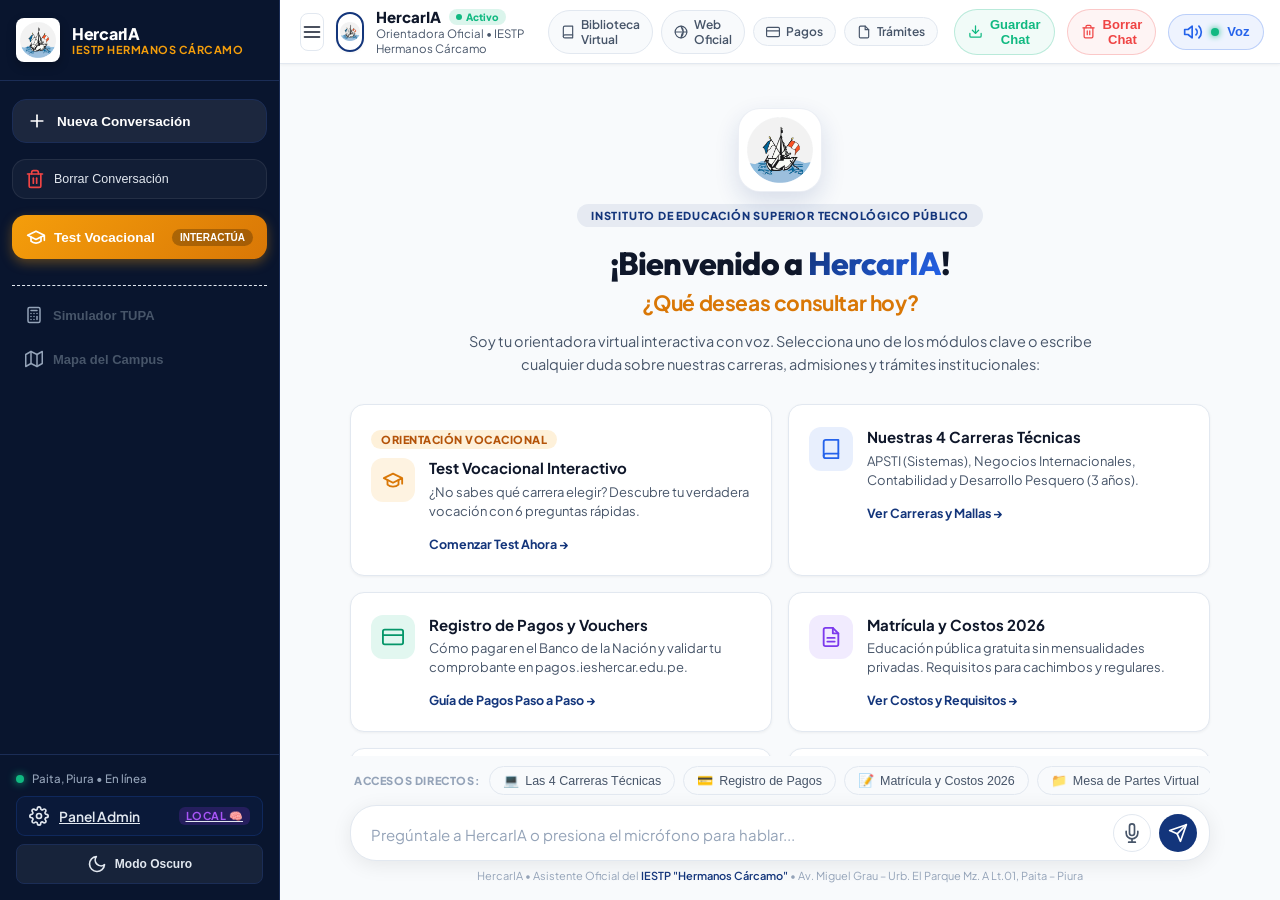
==== commit 35a8c872: "v6.0: Panel de Administracion & Arquitectura Hibrida Multi-API (Gemini, OpenAI, Groq), Local Neural " ====
--- a/index.html
+++ b/index.html
@@ -48,6 +48,17 @@
                     <span>Nueva Conversación</span>
                 </button>
 
+                <!-- Botón Secundario: Borrar Conversación Actual -->
+                <button type="button" class="sidebar-btn-tool btn-clear-chat" id="btn-clear-chat-sidebar" title="Borrar y vaciar la conversación actual y reiniciar el chat">
+                    <svg class="svg-icon icon-red" viewBox="0 0 24 24" fill="none" stroke="currentColor" stroke-width="2" stroke-linecap="round" stroke-linejoin="round">
+                        <polyline points="3 6 5 6 21 6"></polyline>
+                        <path d="M19 6v14a2 2 0 0 1-2 2H7a2 2 0 0 1-2-2V6m3 0V4a2 2 0 0 1 2-2h4a2 2 0 0 1 2 2v2"></path>
+                        <line x1="10" y1="11" x2="10" y2="17"></line>
+                        <line x1="14" y1="11" x2="14" y2="17"></line>
+                    </svg>
+                    <span>Borrar Conversación</span>
+                </button>
+
                 <!-- Botón Destacado: Test Vocacional -->
                 <button type="button" class="btn-sidebar-test" id="btn-start-test-sidebar" title="Iniciar Test Vocacional Interactivo">
                     <div class="test-btn-text">
@@ -96,7 +107,7 @@
                 <div class="sidebar-section" id="sidebar-history-section" style="display: none;">
                     <div class="sidebar-section-header">
                         <div class="sidebar-section-title">Consultas Recientes</div>
-                        <button type="button" class="btn-clear-history-all" id="btn-clear-history-all" title="Vaciar historial">Vaciar</button>
+                        <button type="button" class="btn-clear-history-all" id="btn-clear-history-all" title="Vaciar todo el historial">Vaciar</button>
                     </div>
                     <div class="sidebar-history-list" id="sidebar-history-list"></div>
                 </div>
@@ -109,14 +120,14 @@
                     <span>Paita, Piura • En línea</span>
                 </div>
                 <div class="sidebar-footer-actions">
-                    <button type="button" class="btn-sidebar-admin" id="btn-open-admin-panel" title="Panel de Administración y Configuración de API">
+                    <a href="admin.html" class="btn-sidebar-admin" id="btn-open-admin-panel" title="Abrir Panel de Administración y Configuración (admin.html)">
                         <svg class="svg-icon" viewBox="0 0 24 24" fill="none" stroke="currentColor" stroke-width="2" stroke-linecap="round" stroke-linejoin="round">
                             <circle cx="12" cy="12" r="3"></circle>
                             <path d="M19.4 15a1.65 1.65 0 0 0 .33 1.82l.06.06a2 2 0 0 1 0 2.83 2 2 0 0 1-2.83 0l-.06-.06a1.65 1.65 0 0 0-1.82-.33 1.65 1.65 0 0 0-1 1.51V21a2 2 0 0 1-2 2 2 2 0 0 1-2-2v-.09A1.65 1.65 0 0 0 9 19.4a1.65 1.65 0 0 0-1.82.33l-.06.06a2 2 0 0 1-2.83 0 2 2 0 0 1 0-2.83l.06-.06a1.65 1.65 0 0 0 .33-1.82 1.65 1.65 0 0 0-1.51-1H3a2 2 0 0 1-2-2 2 2 0 0 1 2-2h.09A1.65 1.65 0 0 0 4.6 9a1.65 1.65 0 0 0-.33-1.82l-.06-.06a2 2 0 0 1 0-2.83 2 2 0 0 1 2.83 0l.06.06a1.65 1.65 0 0 0 1.82.33H9a1.65 1.65 0 0 0 1-1.51V3a2 2 0 0 1 2-2 2 2 0 0 1 2 2v.09a1.65 1.65 0 0 0 1 1.51 1.65 1.65 0 0 0 1.82-.33l.06-.06a2 2 0 0 1 2.83 0 2 2 0 0 1 0 2.83l-.06.06a1.65 1.65 0 0 0-.33 1.82V9a1.65 1.65 0 0 0 1.51 1H21a2 2 0 0 1 2 2 2 2 0 0 1-2 2h-.09a1.65 1.65 0 0 0-1.51 1z"></path>
                         </svg>
                         <span>Panel Admin</span>
                         <span class="admin-badge-key" id="admin-status-badge">API</span>
-                    </button>
+                    </a>
                     <button type="button" class="btn-theme-toggle" id="theme-toggle" title="Alternar tema claro u oscuro">
                         <svg class="svg-icon" viewBox="0 0 24 24" fill="none" stroke="currentColor" stroke-width="2" stroke-linecap="round" stroke-linejoin="round">
                             <path d="M21 12.79A9 9 0 1 1 11.21 3 7 7 0 0 0 21 12.79z"></path>
--- a/css/styles.css
+++ b/css/styles.css
@@ -2697,3 +2697,534 @@
 .btn-neural-inspect {
     display: none !important;
 }
+
+/* ==========================================================================
+   PANEL DE ADMINISTRACIÓN Y CONFIGURACIÓN MULTI-API (APSTI) - ESTILOS v6.0
+   ========================================================================== */
+.sidebar-footer-actions {
+    display: flex;
+    flex-direction: column;
+    gap: 8px;
+    width: 100%;
+}
+
+.btn-sidebar-admin {
+    display: flex;
+    align-items: center;
+    gap: 10px;
+    width: 100%;
+    padding: 9px 12px;
+    background: rgba(37, 99, 235, 0.06);
+    border: 1px solid rgba(37, 99, 235, 0.2);
+    border-radius: 9px;
+    color: var(--primary-color);
+    font-size: 0.86rem;
+    font-weight: 600;
+    cursor: pointer;
+    transition: all 0.2s ease;
+    text-align: left;
+}
+
+body.dark-mode .btn-sidebar-admin {
+    background: rgba(59, 130, 246, 0.12);
+    border-color: rgba(59, 130, 246, 0.3);
+    color: #93c5fd;
+}
+
+.btn-sidebar-admin:hover {
+    background: rgba(37, 99, 235, 0.12);
+    border-color: var(--primary-color);
+    transform: translateY(-1px);
+}
+
+.admin-badge-key {
+    margin-left: auto;
+    font-size: 0.68rem;
+    font-weight: 700;
+    padding: 2px 7px;
+    border-radius: 6px;
+    background: linear-gradient(135deg, #2563eb, #7c3aed);
+    color: #ffffff;
+    letter-spacing: 0.5px;
+}
+
+.modal-admin-card {
+    max-width: 860px !important;
+    width: 95% !important;
+    max-height: 90vh !important;
+    display: flex;
+    flex-direction: column;
+    border-radius: 16px;
+    overflow: hidden;
+}
+
+.admin-tabs-nav {
+    display: flex;
+    gap: 6px;
+    padding: 4px 18px 0;
+    background: var(--bg-surface);
+    border-bottom: 1px solid var(--border-color);
+    overflow-x: auto;
+}
+
+.admin-tab-btn {
+    display: flex;
+    align-items: center;
+    gap: 8px;
+    padding: 10px 14px;
+    background: none;
+    border: none;
+    border-bottom: 2px solid transparent;
+    color: var(--text-muted);
+    font-size: 0.88rem;
+    font-weight: 600;
+    cursor: pointer;
+    transition: all 0.2s ease;
+    white-space: nowrap;
+}
+
+.admin-tab-btn:hover {
+    color: var(--primary-color);
+}
+
+.admin-tab-btn.active {
+    color: var(--primary-color);
+    border-bottom-color: var(--primary-color);
+}
+
+.admin-modal-body {
+    padding: 20px;
+    overflow-y: auto;
+    flex: 1;
+}
+
+.admin-section-box {
+    background: var(--bg-surface);
+    border: 1px solid var(--border-color);
+    border-radius: 12px;
+    padding: 18px;
+    margin-bottom: 16px;
+}
+
+.admin-section-header {
+    display: flex;
+    justify-content: space-between;
+    align-items: center;
+    margin-bottom: 12px;
+}
+
+.admin-section-header h4 {
+    margin: 0;
+    font-size: 1rem;
+    font-weight: 700;
+    color: var(--text-color);
+}
+
+.admin-box-intro {
+    font-size: 0.85rem;
+    color: var(--text-muted);
+    margin: -4px 0 14px 0;
+    line-height: 1.4;
+}
+
+.admin-status-pill {
+    font-size: 0.75rem;
+    font-weight: 700;
+    padding: 3px 10px;
+    border-radius: 20px;
+    background: rgba(16, 185, 129, 0.15);
+    color: #059669;
+    border: 1px solid rgba(16, 185, 129, 0.3);
+}
+
+.admin-mode-selector {
+    display: flex;
+    flex-direction: column;
+    gap: 10px;
+}
+
+.admin-radio-card {
+    display: flex;
+    align-items: flex-start;
+    gap: 12px;
+    padding: 12px 14px;
+    border: 1px solid var(--border-color);
+    border-radius: 10px;
+    cursor: pointer;
+    transition: all 0.2s ease;
+    background: var(--bg-color);
+}
+
+.admin-radio-card:hover {
+    border-color: rgba(37, 99, 235, 0.4);
+}
+
+.admin-radio-card input[type="radio"] {
+    margin-top: 3px;
+    cursor: pointer;
+    accent-color: var(--primary-color);
+}
+
+.admin-radio-card .radio-title {
+    font-size: 0.9rem;
+    font-weight: 700;
+    color: var(--text-color);
+    margin-bottom: 3px;
+}
+
+.admin-radio-card .radio-desc {
+    font-size: 0.8rem;
+    color: var(--text-muted);
+    line-height: 1.35;
+}
+
+.form-row-grid {
+    display: grid;
+    grid-template-columns: 1fr 1fr;
+    gap: 14px;
+}
+
+.form-group label {
+    display: block;
+    font-size: 0.82rem;
+    font-weight: 600;
+    margin-bottom: 6px;
+    color: var(--text-color);
+}
+
+.admin-select,
+.admin-input,
+.admin-input-key,
+.admin-textarea {
+    width: 100%;
+    padding: 9px 12px;
+    background: var(--bg-color);
+    border: 1px solid var(--border-color);
+    border-radius: 8px;
+    color: var(--text-color);
+    font-size: 0.88rem;
+    font-family: inherit;
+    outline: none;
+    transition: border-color 0.2s;
+    box-sizing: border-box;
+}
+
+.admin-select:focus,
+.admin-input:focus,
+.admin-input-key:focus,
+.admin-textarea:focus {
+    border-color: var(--primary-color);
+    box-shadow: 0 0 0 2px rgba(37, 99, 235, 0.15);
+}
+
+.admin-textarea {
+    resize: vertical;
+    line-height: 1.5;
+}
+
+.api-key-input-wrapper {
+    position: relative;
+    display: flex;
+    align-items: center;
+}
+
+.admin-input-key {
+    padding-right: 42px;
+}
+
+.btn-toggle-key-visibility {
+    position: absolute;
+    right: 10px;
+    background: none;
+    border: none;
+    font-size: 1.1rem;
+    cursor: pointer;
+    opacity: 0.7;
+    transition: opacity 0.2s;
+}
+
+.btn-toggle-key-visibility:hover {
+    opacity: 1;
+}
+
+.api-help-links {
+    font-size: 0.78rem;
+    color: var(--text-muted);
+    margin-top: 7px;
+    display: flex;
+    gap: 8px;
+    flex-wrap: wrap;
+    align-items: center;
+}
+
+.api-help-links a {
+    color: var(--primary-color);
+    text-decoration: underline;
+    font-weight: 600;
+}
+
+.connection-test-bar {
+    display: flex;
+    align-items: center;
+    gap: 12px;
+    margin-top: 14px;
+    padding-top: 12px;
+    border-top: 1px dashed var(--border-color);
+    flex-wrap: wrap;
+}
+
+.btn-test-connection {
+    padding: 8px 16px;
+    background: linear-gradient(135deg, #2563eb, #1d4ed8);
+    color: #ffffff;
+    border: none;
+    border-radius: 8px;
+    font-size: 0.84rem;
+    font-weight: 600;
+    cursor: pointer;
+    transition: all 0.2s;
+    display: inline-flex;
+    align-items: center;
+    gap: 6px;
+}
+
+.btn-test-connection:hover {
+    filter: brightness(1.1);
+    transform: translateY(-1px);
+}
+
+.connection-result-badge {
+    font-size: 0.82rem;
+    font-weight: 600;
+    padding: 6px 12px;
+    border-radius: 6px;
+    display: inline-flex;
+    align-items: center;
+    gap: 6px;
+}
+
+.connection-result-badge.success {
+    background: rgba(16, 185, 129, 0.15);
+    color: #059669;
+    border: 1px solid rgba(16, 185, 129, 0.3);
+}
+
+.connection-result-badge.error {
+    background: rgba(239, 68, 68, 0.15);
+    color: #dc2626;
+    border: 1px solid rgba(239, 68, 68, 0.3);
+}
+
+.admin-actions-bar {
+    display: flex;
+    gap: 10px;
+    margin-top: 18px;
+    flex-wrap: wrap;
+}
+
+.btn-admin-save {
+    padding: 9px 18px;
+    background: #2563eb;
+    color: #ffffff;
+    border: none;
+    border-radius: 8px;
+    font-size: 0.86rem;
+    font-weight: 700;
+    cursor: pointer;
+    transition: background 0.2s;
+}
+
+.btn-admin-save:hover {
+    background: #1d4ed8;
+}
+
+.btn-admin-clear {
+    padding: 9px 16px;
+    background: rgba(239, 68, 68, 0.1);
+    color: #dc2626;
+    border: 1px solid rgba(239, 68, 68, 0.25);
+    border-radius: 8px;
+    font-size: 0.86rem;
+    font-weight: 600;
+    cursor: pointer;
+    transition: background 0.2s;
+}
+
+.btn-admin-clear:hover {
+    background: rgba(239, 68, 68, 0.2);
+}
+
+/* Dashboard Métricas */
+.admin-metrics-grid {
+    display: grid;
+    grid-template-columns: repeat(4, 1fr);
+    gap: 12px;
+    margin-bottom: 16px;
+}
+
+.admin-metric-card {
+    background: var(--bg-surface);
+    border: 1px solid var(--border-color);
+    border-radius: 12px;
+    padding: 16px 14px;
+    text-align: center;
+}
+
+.admin-metric-card .metric-num {
+    font-size: 1.7rem;
+    font-weight: 800;
+    line-height: 1.1;
+    margin-bottom: 4px;
+}
+
+.admin-metric-card .metric-desc {
+    font-size: 0.76rem;
+    font-weight: 600;
+    color: var(--text-muted);
+}
+
+.admin-category-bars {
+    display: flex;
+    flex-direction: column;
+    gap: 10px;
+}
+
+.cat-bar-item {
+    display: flex;
+    align-items: center;
+    gap: 10px;
+    font-size: 0.82rem;
+}
+
+.cat-bar-item .cat-name {
+    width: 170px;
+    font-weight: 600;
+    color: var(--text-color);
+    flex-shrink: 0;
+}
+
+.cat-bar-item .cat-bar-track {
+    flex: 1;
+    height: 8px;
+    background: rgba(148, 163, 184, 0.2);
+    border-radius: 4px;
+    overflow: hidden;
+}
+
+.cat-bar-item .cat-bar-fill {
+    height: 100%;
+    border-radius: 4px;
+    transition: width 0.3s ease;
+}
+
+.cat-bar-fill.fill-blue { background: #2563eb; }
+.cat-bar-fill.fill-cyan { background: #0ea5e9; }
+.cat-bar-fill.fill-green { background: #10b981; }
+.cat-bar-fill.fill-teal { background: #06b6d4; }
+
+.cat-bar-item .cat-count {
+    width: 40px;
+    text-align: right;
+    font-weight: 700;
+    color: var(--text-muted);
+    font-size: 0.78rem;
+}
+
+.admin-audit-table-wrapper {
+    overflow-x: auto;
+    margin-top: 10px;
+}
+
+.admin-audit-table {
+    width: 100%;
+    border-collapse: collapse;
+    font-size: 0.82rem;
+}
+
+.admin-audit-table th {
+    text-align: left;
+    padding: 8px 10px;
+    background: rgba(148, 163, 184, 0.1);
+    color: var(--text-color);
+    font-weight: 700;
+    border-bottom: 1px solid var(--border-color);
+}
+
+.admin-audit-table td {
+    padding: 8px 10px;
+    border-bottom: 1px solid var(--border-color);
+    color: var(--text-color);
+}
+
+.btn-mini-action {
+    font-size: 0.76rem;
+    font-weight: 600;
+    padding: 4px 10px;
+    border-radius: 6px;
+    background: rgba(37, 99, 235, 0.1);
+    color: var(--primary-color);
+    border: 1px solid rgba(37, 99, 235, 0.25);
+    cursor: pointer;
+    transition: all 0.2s;
+}
+
+.btn-mini-action:hover {
+    background: rgba(37, 99, 235, 0.2);
+}
+
+.custom-kb-item {
+    background: var(--bg-color);
+    border: 1px solid var(--border-color);
+    border-radius: 8px;
+    padding: 12px;
+    margin-bottom: 8px;
+    display: flex;
+    justify-content: space-between;
+    align-items: flex-start;
+    gap: 12px;
+}
+
+.custom-kb-q {
+    font-weight: 700;
+    color: var(--primary-color);
+    font-size: 0.88rem;
+    margin-bottom: 4px;
+}
+
+.custom-kb-a {
+    font-size: 0.82rem;
+    color: var(--text-color);
+    line-height: 1.4;
+}
+
+.btn-delete-kb-item {
+    background: rgba(239, 68, 68, 0.1);
+    color: #dc2626;
+    border: 1px solid rgba(239, 68, 68, 0.2);
+    border-radius: 6px;
+    padding: 4px 8px;
+    font-size: 0.75rem;
+    cursor: pointer;
+}
+
+.btn-delete-kb-item:hover {
+    background: rgba(239, 68, 68, 0.2);
+}
+
+.admin-footer-info {
+    font-size: 0.82rem;
+    color: var(--text-muted);
+    font-weight: 600;
+}
+
+@media (max-width: 768px) {
+    .form-row-grid {
+        grid-template-columns: 1fr;
+    }
+    .admin-metrics-grid {
+        grid-template-columns: repeat(2, 1fr);
+    }
+    .admin-tabs-nav {
+        padding: 4px 10px 0;
+    }
+}
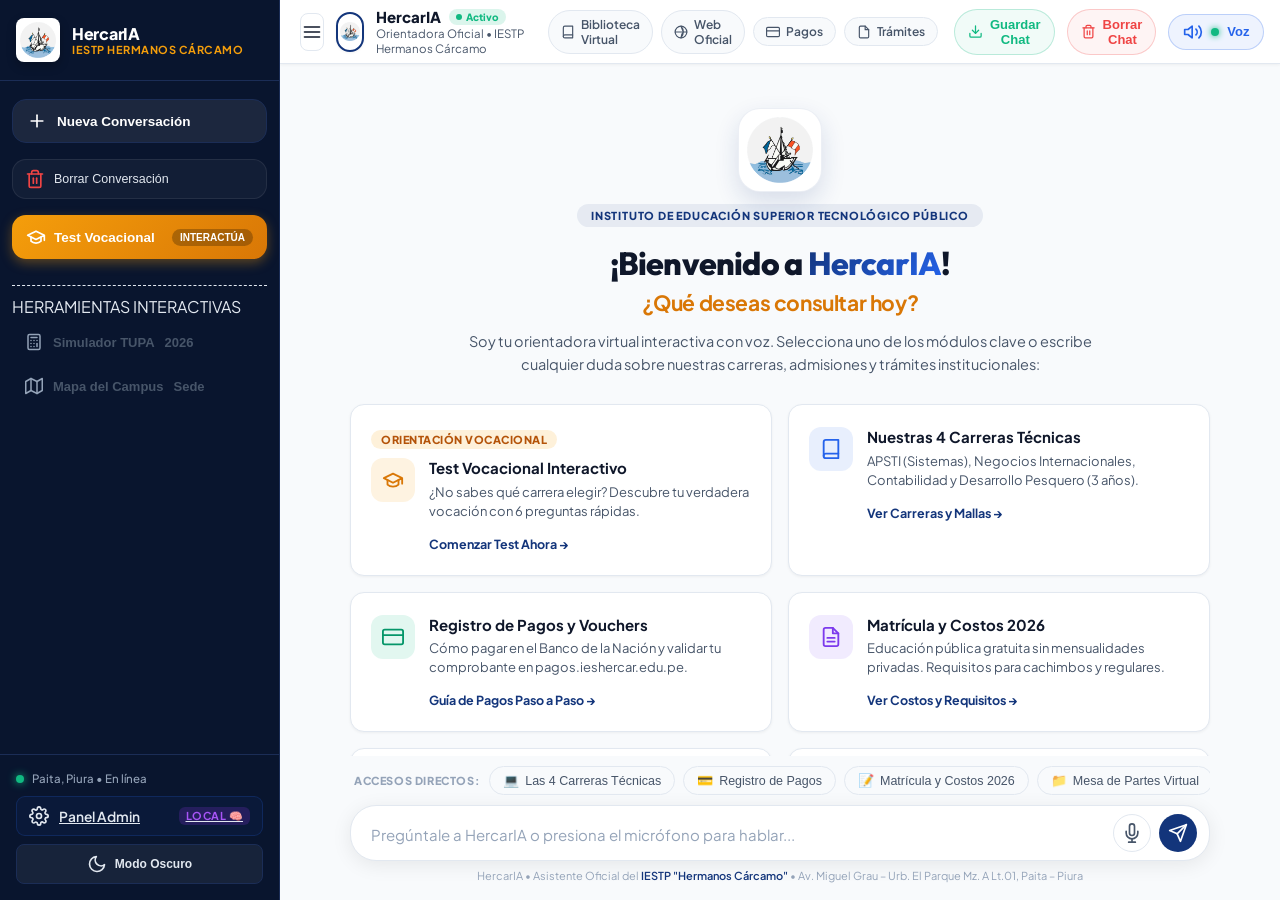
==== commit 425db9d3: "v6.0: Panel de Administracion & Arquitectura Hibrida Multi-API (Gemini, OpenAI, Groq), Local Neural " ====
--- a/index.html
+++ b/index.html
@@ -71,25 +71,35 @@
                     <span class="test-tag">Interactúa</span>
                 </button>
 
-                <!-- Herramientas Inteligentes Integradas -->
+                <!-- Herramientas Inteligentes Integradas (Módulos Interactivos) -->
                 <div class="sidebar-tools-group">
-                    <button type="button" class="btn-sidebar-subtool" id="btn-open-simulador" title="Calcular costos de matrícula y tasas TUPA">
-                        <svg class="svg-icon" viewBox="0 0 24 24" fill="none" stroke="currentColor" stroke-width="2" stroke-linecap="round" stroke-linejoin="round">
-                            <rect x="4" y="2" width="16" height="20" rx="2"></rect>
-                            <line x1="8" y1="6" x2="16" y2="6"></line>
-                            <line x1="16" y1="14" x2="16" y2="18"></line>
-                            <path d="M16 10h.01M12 10h.01M8 10h.01M12 14h.01M8 14h.01M12 18h.01M8 18h.01"></path>
-                        </svg>
-                        <span>Simulador TUPA</span>
+                    <div class="sidebar-tools-header">
+                        <span>HERRAMIENTAS INTERACTIVAS</span>
+                    </div>
+
+                    <button type="button" class="btn-sidebar-subtool btn-subtool-tupa" id="btn-open-simulador" title="Calcular costos de matrícula y tasas TUPA">
+                        <div class="subtool-icon-wrapper icon-tupa">
+                            <svg class="svg-icon" viewBox="0 0 24 24" fill="none" stroke="currentColor" stroke-width="2" stroke-linecap="round" stroke-linejoin="round">
+                                <rect x="4" y="2" width="16" height="20" rx="2"></rect>
+                                <line x1="8" y1="6" x2="16" y2="6"></line>
+                                <line x1="16" y1="14" x2="16" y2="18"></line>
+                                <path d="M16 10h.01M12 10h.01M8 10h.01M12 14h.01M8 14h.01M12 18h.01M8 18h.01"></path>
+                            </svg>
+                        </div>
+                        <span class="subtool-name">Simulador TUPA</span>
+                        <span class="subtool-badge badge-emerald">2026</span>
                     </button>
 
-                    <button type="button" class="btn-sidebar-subtool" id="btn-open-mapa" title="Explorar instalaciones y laboratorios del instituto">
-                        <svg class="svg-icon" viewBox="0 0 24 24" fill="none" stroke="currentColor" stroke-width="2" stroke-linecap="round" stroke-linejoin="round">
-                            <polygon points="1 6 1 22 8 18 16 22 23 18 23 2 16 6 8 2 1 6"></polygon>
-                            <line x1="8" y1="2" x2="8" y2="18"></line>
-                            <line x1="16" y1="6" x2="16" y2="22"></line>
-                        </svg>
-                        <span>Mapa del Campus</span>
+                    <button type="button" class="btn-sidebar-subtool btn-subtool-mapa" id="btn-open-mapa" title="Explorar instalaciones y laboratorios del instituto">
+                        <div class="subtool-icon-wrapper icon-mapa">
+                            <svg class="svg-icon" viewBox="0 0 24 24" fill="none" stroke="currentColor" stroke-width="2" stroke-linecap="round" stroke-linejoin="round">
+                                <polygon points="1 6 1 22 8 18 16 22 23 18 23 2 16 6 8 2 1 6"></polygon>
+                                <line x1="8" y1="2" x2="8" y2="18"></line>
+                                <line x1="16" y1="6" x2="16" y2="22"></line>
+                            </svg>
+                        </div>
+                        <span class="subtool-name">Mapa del Campus</span>
+                        <span class="subtool-badge badge-blue">Sede</span>
                     </button>
 
                     <button type="button" class="btn-sidebar-subtool btn-sidebar-neural" id="btn-open-neural-monitor" title="Monitorear el estado y las activaciones de la Red Neuronal" style="display: none !important;">
--- a/css/styles.css
+++ b/css/styles.css
@@ -325,6 +325,7 @@
 .sidebar-history-item {
     display: flex;
     align-items: center;
+    justify-content: space-between;
     gap: 8px;
     padding: 7px 10px;
     border-radius: var(--radius-sm);
@@ -334,19 +335,49 @@
     background: rgba(255, 255, 255, 0.03);
     border: 1px solid transparent;
     transition: var(--transition);
-    white-space: nowrap;
-    overflow: hidden;
-    text-overflow: ellipsis;
 }
 .sidebar-history-item:hover {
     background: rgba(255, 255, 255, 0.08);
     color: #ffffff;
     border-color: rgba(255, 255, 255, 0.12);
 }
-.sidebar-history-item span {
+.sidebar-history-item .history-item-left {
+    display: flex;
+    align-items: center;
+    gap: 8px;
+    flex: 1;
+    min-width: 0;
+    overflow: hidden;
+}
+.sidebar-history-item .history-item-left span {
     overflow: hidden;
     text-overflow: ellipsis;
     white-space: nowrap;
+}
+.btn-delete-single-history {
+    background: transparent;
+    border: none;
+    color: #94a3b8;
+    font-size: 13px;
+    font-weight: 700;
+    cursor: pointer;
+    padding: 2px 6px;
+    border-radius: 4px;
+    opacity: 0.4;
+    transition: var(--transition);
+    flex-shrink: 0;
+}
+.sidebar-history-item:hover .btn-delete-single-history {
+    opacity: 1;
+}
+.btn-delete-single-history:hover {
+    color: #ef4444;
+    background: rgba(239, 68, 68, 0.25);
+}
+@media (max-width: 768px) {
+    .btn-delete-single-history {
+        opacity: 0.85;
+    }
 }
 
 /* Botón Destacado: Test Vocacional */
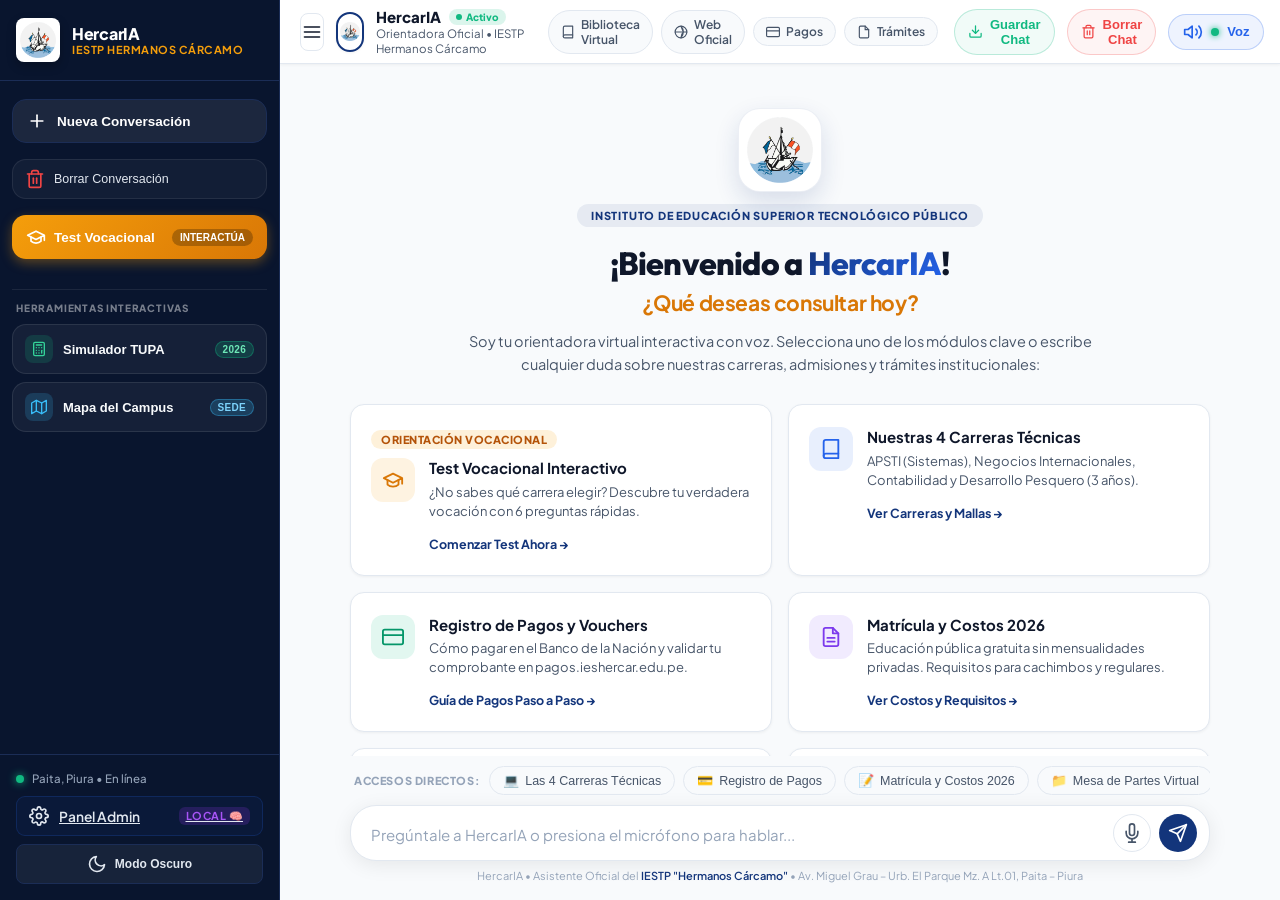
==== commit 92b14b16: "v6.5: Explainable AI (XAI) con inspector vectorial, informe formal de sustentación para jurado, Mark" ====
--- a/index.html
+++ b/index.html
@@ -102,14 +102,16 @@
                         <span class="subtool-badge badge-blue">Sede</span>
                     </button>
 
-                    <button type="button" class="btn-sidebar-subtool btn-sidebar-neural" id="btn-open-neural-monitor" title="Monitorear el estado y las activaciones de la Red Neuronal" style="display: none !important;">
-                        <svg class="svg-icon" viewBox="0 0 24 24" fill="none" stroke="currentColor" stroke-width="2" stroke-linecap="round" stroke-linejoin="round">
-                            <circle cx="12" cy="12" r="3"></circle>
-                            <path d="M12 2a10 10 0 1 0 10 10H12V2z"></path>
-                            <path d="M12 12L2.5 7.5"></path>
-                        </svg>
-                        <span>Red Neuronal APSTI</span>
-                        <span class="neural-badge-live">IA</span>
+                    <button type="button" class="btn-sidebar-subtool btn-subtool-neural" id="btn-open-neural-monitor" title="Auditar vector matemático y topología de la Red Neuronal APSTI">
+                        <div class="subtool-icon-wrapper icon-neural">
+                            <svg class="svg-icon" viewBox="0 0 24 24" fill="none" stroke="currentColor" stroke-width="2" stroke-linecap="round" stroke-linejoin="round">
+                                <circle cx="12" cy="12" r="3"></circle>
+                                <path d="M12 2a10 10 0 1 0 10 10H12V2z"></path>
+                                <path d="M12 12L2.5 7.5"></path>
+                            </svg>
+                        </div>
+                        <span class="subtool-name">Red Neuronal APSTI</span>
+                        <span class="subtool-badge badge-purple">MLP 260</span>
                     </button>
                 </div>
 
@@ -676,7 +678,7 @@
                     </div>
                     <div class="metric-card">
                         <span class="metric-label">Pesos Sinápticos</span>
-                        <span class="metric-val text-purple" id="neural-metric-weights">8,964</span>
+                        <span class="metric-val text-purple" id="neural-metric-weights">10,708</span>
                     </div>
                 </div>
 
@@ -693,7 +695,7 @@
                 <!-- Tokens y Características Detectadas -->
                 <div class="neural-section">
                     <div class="section-title">
-                        <span>🔍 Tokens Semánticos Activados (Bag-of-Words):</span>
+                        <span>🔍 Tokens Semánticos Activados (Bag-of-Words / TF-IDF):</span>
                     </div>
                     <div class="tokens-cloud" id="neural-tokens-cloud">
                         <span class="token-empty">No hay tokens activos</span>
@@ -708,26 +710,26 @@
                     <div class="topology-diagram">
                         <div class="layer-node-box">
                             <span class="layer-title">Capa Entrada</span>
-                            <span class="layer-count">220 Nodos</span>
-                            <span class="layer-desc">Vocabulario / TF-IDF</span>
+                            <span class="layer-count">260 Nodos</span>
+                            <span class="layer-desc">Vocabulario TF-IDF</span>
                         </div>
                         <div class="layer-connector">➔</div>
                         <div class="layer-node-box">
                             <span class="layer-title">Capa Oculta 1</span>
                             <span class="layer-count">36 Neuronas</span>
-                            <span class="layer-desc">LeakyReLU</span>
+                            <span class="layer-desc">LeakyReLU (α = 0.01)</span>
                         </div>
                         <div class="layer-connector">➔</div>
                         <div class="layer-node-box">
                             <span class="layer-title">Capa Oculta 2</span>
                             <span class="layer-count">18 Neuronas</span>
-                            <span class="layer-desc">Tanh</span>
+                            <span class="layer-desc">Tanh ([-1, 1])</span>
                         </div>
                         <div class="layer-connector">➔</div>
                         <div class="layer-node-box layer-output">
                             <span class="layer-title">Capa Salida</span>
-                            <span class="layer-count">22 Clases</span>
-                            <span class="layer-desc">Softmax</span>
+                            <span class="layer-count">34 Clases</span>
+                            <span class="layer-desc">Softmax Institucional</span>
                         </div>
                     </div>
                 </div>
--- a/css/styles.css
+++ b/css/styles.css
@@ -2005,44 +2005,121 @@
     100% { transform: scale(0.95); box-shadow: 0 0 0 0 rgba(16, 185, 129, 0); }
 }
 
-/* Herramientas del Sidebar */
+/* Herramientas del Sidebar (Módulos Interactivos de Alto Contraste) */
 .sidebar-tools-group {
     display: flex;
     flex-direction: column;
-    gap: 6px;
-    margin-top: 10px;
-    padding-top: 10px;
-    border-top: 1px dashed var(--border-color);
-}
+    gap: 8px;
+    margin-top: 14px;
+    padding-top: 12px;
+    border-top: 1px solid rgba(255, 255, 255, 0.08);
+}
+
+.sidebar-tools-header {
+    font-size: 10px;
+    font-weight: 800;
+    letter-spacing: 0.8px;
+    color: rgba(255, 255, 255, 0.45);
+    text-transform: uppercase;
+    padding: 0 4px 2px 4px;
+}
+
 .btn-sidebar-subtool {
     display: flex;
     align-items: center;
     gap: 10px;
     width: 100%;
-    padding: 9px 12px;
-    background: transparent;
-    border: 1px solid transparent;
-    border-radius: var(--radius-sm);
-    color: var(--text-secondary);
+    padding: 10px 12px;
+    background: rgba(255, 255, 255, 0.05);
+    border: 1px solid rgba(255, 255, 255, 0.09);
+    border-radius: var(--radius-md);
+    color: #f1f5f9;
     font-size: 13px;
     font-weight: 600;
     text-align: left;
     cursor: pointer;
     transition: var(--transition);
 }
-.btn-sidebar-subtool .svg-icon {
-    width: 18px;
-    height: 18px;
-    color: var(--text-muted);
-    transition: var(--transition);
-}
+
+.subtool-icon-wrapper {
+    width: 28px;
+    height: 28px;
+    border-radius: 8px;
+    display: flex;
+    align-items: center;
+    justify-content: center;
+    flex-shrink: 0;
+    transition: var(--transition);
+}
+
+.subtool-icon-wrapper.icon-tupa {
+    background: rgba(16, 185, 129, 0.18);
+    color: #34d399;
+}
+
+.subtool-icon-wrapper.icon-mapa {
+    background: rgba(56, 189, 248, 0.18);
+    color: #38bdf8;
+}
+
+.subtool-icon-wrapper .svg-icon {
+    width: 16px;
+    height: 16px;
+    stroke: currentColor;
+}
+
+.subtool-name {
+    flex: 1;
+    color: #f8fafc;
+    font-weight: 600;
+    font-size: 13px;
+}
+
+.subtool-badge {
+    font-size: 10px;
+    font-weight: 700;
+    padding: 2px 7px;
+    border-radius: var(--radius-full);
+    text-transform: uppercase;
+    letter-spacing: 0.3px;
+}
+
+.badge-emerald {
+    background: rgba(16, 185, 129, 0.2);
+    color: #6ee7b7;
+    border: 1px solid rgba(16, 185, 129, 0.35);
+}
+
+.badge-blue {
+    background: rgba(56, 189, 248, 0.2);
+    color: #7dd3fc;
+    border: 1px solid rgba(56, 189, 248, 0.35);
+}
+
 .btn-sidebar-subtool:hover {
-    background: var(--bg-hover);
-    color: var(--text-primary);
-    border-color: var(--border-color);
-}
-.btn-sidebar-subtool:hover .svg-icon {
-    color: var(--primary);
+    background: rgba(255, 255, 255, 0.11);
+    color: #ffffff;
+    border-color: rgba(255, 255, 255, 0.2);
+    transform: translateY(-1px);
+    box-shadow: 0 4px 12px rgba(0, 0, 0, 0.25);
+}
+
+.btn-sidebar-subtool.btn-subtool-tupa:hover {
+    border-color: rgba(16, 185, 129, 0.45);
+}
+
+.btn-sidebar-subtool.btn-subtool-tupa:hover .subtool-icon-wrapper {
+    background: rgba(16, 185, 129, 0.3);
+    transform: scale(1.06);
+}
+
+.btn-sidebar-subtool.btn-subtool-mapa:hover {
+    border-color: rgba(56, 189, 248, 0.45);
+}
+
+.btn-sidebar-subtool.btn-subtool-mapa:hover .subtool-icon-wrapper {
+    background: rgba(56, 189, 248, 0.3);
+    transform: scale(1.06);
 }
 .btn-sidebar-neural {
     position: relative;
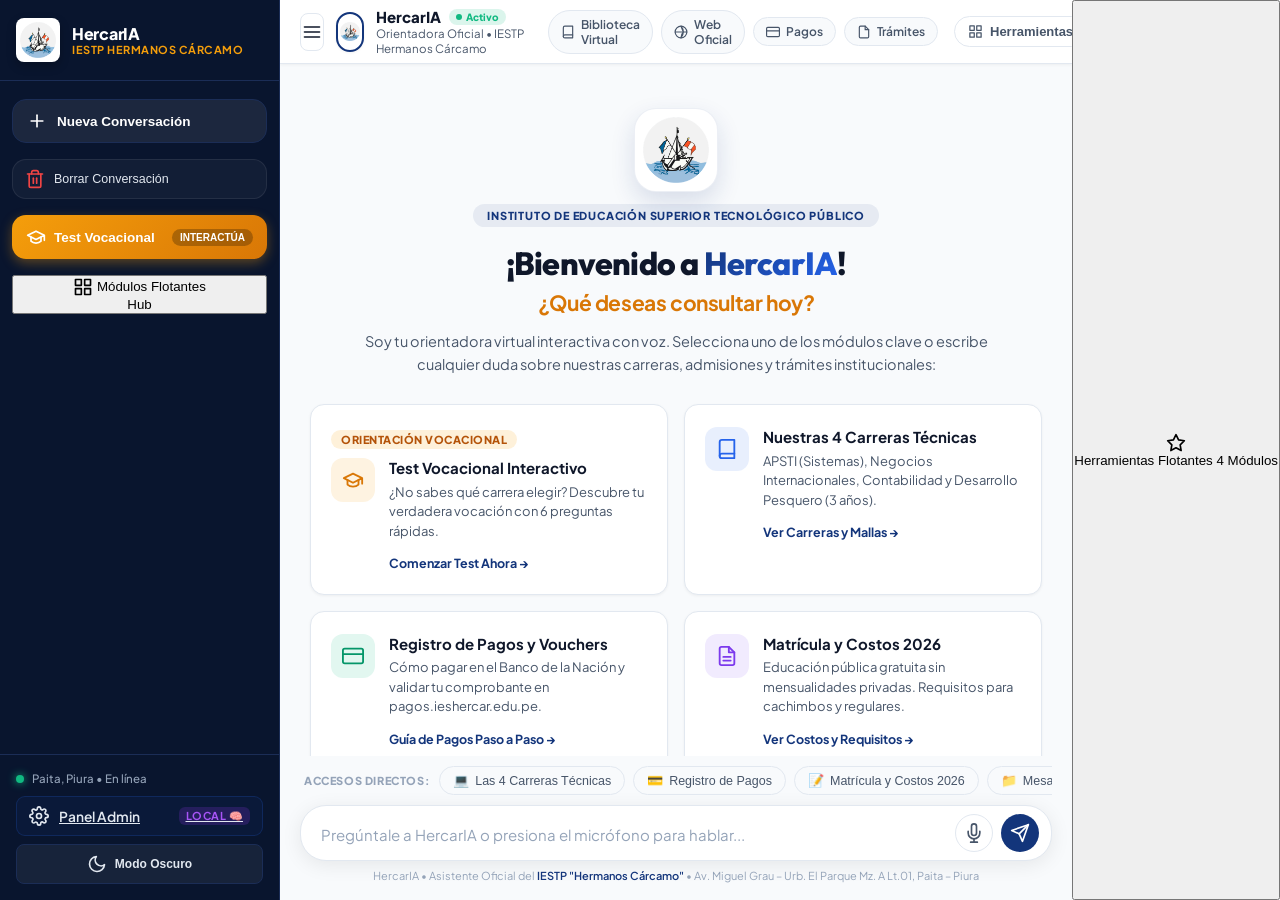
==== commit 8983a68f: "v7.0: Centro de herramientas flotantes (Hub APSTI), boton flotante widget, eliminacion de herramient" ====
--- a/index.html
+++ b/index.html
@@ -71,49 +71,20 @@
                     <span class="test-tag">Interactúa</span>
                 </button>
 
-                <!-- Herramientas Inteligentes Integradas (Módulos Interactivos) -->
-                <div class="sidebar-tools-group">
-                    <div class="sidebar-tools-header">
-                        <span>HERRAMIENTAS INTERACTIVAS</span>
-                    </div>
-
-                    <button type="button" class="btn-sidebar-subtool btn-subtool-tupa" id="btn-open-simulador" title="Calcular costos de matrícula y tasas TUPA">
-                        <div class="subtool-icon-wrapper icon-tupa">
-                            <svg class="svg-icon" viewBox="0 0 24 24" fill="none" stroke="currentColor" stroke-width="2" stroke-linecap="round" stroke-linejoin="round">
-                                <rect x="4" y="2" width="16" height="20" rx="2"></rect>
-                                <line x1="8" y1="6" x2="16" y2="6"></line>
-                                <line x1="16" y1="14" x2="16" y2="18"></line>
-                                <path d="M16 10h.01M12 10h.01M8 10h.01M12 14h.01M8 14h.01M12 18h.01M8 18h.01"></path>
-                            </svg>
-                        </div>
-                        <span class="subtool-name">Simulador TUPA</span>
-                        <span class="subtool-badge badge-emerald">2026</span>
-                    </button>
-
-                    <button type="button" class="btn-sidebar-subtool btn-subtool-mapa" id="btn-open-mapa" title="Explorar instalaciones y laboratorios del instituto">
-                        <div class="subtool-icon-wrapper icon-mapa">
-                            <svg class="svg-icon" viewBox="0 0 24 24" fill="none" stroke="currentColor" stroke-width="2" stroke-linecap="round" stroke-linejoin="round">
-                                <polygon points="1 6 1 22 8 18 16 22 23 18 23 2 16 6 8 2 1 6"></polygon>
-                                <line x1="8" y1="2" x2="8" y2="18"></line>
-                                <line x1="16" y1="6" x2="16" y2="22"></line>
-                            </svg>
-                        </div>
-                        <span class="subtool-name">Mapa del Campus</span>
-                        <span class="subtool-badge badge-blue">Sede</span>
-                    </button>
-
-                    <button type="button" class="btn-sidebar-subtool btn-subtool-neural" id="btn-open-neural-monitor" title="Auditar vector matemático y topología de la Red Neuronal APSTI">
-                        <div class="subtool-icon-wrapper icon-neural">
-                            <svg class="svg-icon" viewBox="0 0 24 24" fill="none" stroke="currentColor" stroke-width="2" stroke-linecap="round" stroke-linejoin="round">
-                                <circle cx="12" cy="12" r="3"></circle>
-                                <path d="M12 2a10 10 0 1 0 10 10H12V2z"></path>
-                                <path d="M12 12L2.5 7.5"></path>
-                            </svg>
-                        </div>
-                        <span class="subtool-name">Red Neuronal APSTI</span>
-                        <span class="subtool-badge badge-purple">MLP 260</span>
-                    </button>
-                </div>
+                <!-- Acceso al Centro de Herramientas y Módulos Flotantes APSTI -->
+                <button type="button" class="btn-sidebar-hub" id="btn-sidebar-tools-hub" title="Abrir Centro de Herramientas y Módulos Flotantes APSTI">
+                    <div class="hub-btn-left">
+                        <svg class="svg-icon" viewBox="0 0 24 24" fill="none" stroke="currentColor" stroke-width="2" stroke-linecap="round" stroke-linejoin="round">
+                            <rect x="3" y="3" width="7" height="7"></rect>
+                            <rect x="14" y="3" width="7" height="7"></rect>
+                            <rect x="14" y="14" width="7" height="7"></rect>
+                            <rect x="3" y="14" width="7" height="7"></rect>
+                        </svg>
+                        <span>Módulos Flotantes</span>
+                    </div>
+                    <span class="hub-badge">Hub</span>
+                </button>
+
 
                 <!-- Historial de Consultas Recientes -->
                 <div class="sidebar-section" id="sidebar-history-section" style="display: none;">
@@ -222,6 +193,17 @@
                         <span></span><span></span><span></span><span></span>
                     </div>
 
+                    <!-- Botón Centro de Herramientas Flotantes -->
+                    <button type="button" class="btn-header-tool btn-header-hub" id="btn-header-tools-hub" title="Abrir Centro de Herramientas y Módulos Flotantes APSTI">
+                        <svg class="svg-icon" viewBox="0 0 24 24" fill="none" stroke="currentColor" stroke-width="2" stroke-linecap="round" stroke-linejoin="round">
+                            <rect x="3" y="3" width="7" height="7"></rect>
+                            <rect x="14" y="3" width="7" height="7"></rect>
+                            <rect x="14" y="14" width="7" height="7"></rect>
+                            <rect x="3" y="14" width="7" height="7"></rect>
+                        </svg>
+                        <span class="header-btn-label">Herramientas</span>
+                    </button>
+
                     <!-- Botón Guardar / Descargar Registro de Chat -->
                     <button type="button" class="btn-header-tool btn-export-chat" id="btn-export-chat" title="Descargar y guardar copia de la conversación (.txt)">
                         <svg class="svg-icon" viewBox="0 0 24 24" fill="none" stroke="currentColor" stroke-width="2" stroke-linecap="round" stroke-linejoin="round">
@@ -641,6 +623,148 @@
             </div>
 
         </main>
+    <!-- BOTÓN FLOTANTE INTERACTIVO DE HERRAMIENTAS APSTI -->
+    <button type="button" class="floating-hub-trigger" id="btn-floating-tools-trigger" title="Abrir Centro de Herramientas y Módulos Flotantes APSTI">
+        <div class="floating-hub-icon-wrapper">
+            <svg class="svg-icon" viewBox="0 0 24 24" fill="none" stroke="currentColor" stroke-width="2" stroke-linecap="round" stroke-linejoin="round">
+                <polygon points="12 2 15.09 8.26 22 9.27 17 14.14 18.18 21.02 12 17.77 5.82 21.02 7 14.14 2 9.27 8.91 8.26 12 2"></polygon>
+            </svg>
+        </div>
+        <span class="floating-hub-text">Herramientas Flotantes</span>
+        <span class="floating-hub-pill">4 Módulos</span>
+    </button>
+
+    <!-- ==========================================================================
+         MODAL FLOTANTE MODERNO: DIÁLOGO DE CONFIRMACIÓN Y ALERTA (CERO POPUPS DEL NAVEGADOR)
+         ========================================================================== -->
+    <div class="modal-overlay modal-dialog-overlay" id="modal-custom-dialog" style="display: none;" role="dialog" aria-modal="true" aria-labelledby="dialog-title" aria-describedby="dialog-desc">
+        <div class="modal-card modal-dialog-card">
+            <div class="dialog-glow-ring"></div>
+            <div class="dialog-top-icon">
+                <div class="dialog-icon-circle dialog-icon-danger" id="dialog-icon-container">
+                    <span id="dialog-icon" class="dialog-icon-emoji">🗑️</span>
+                </div>
+            </div>
+            <div class="dialog-content">
+                <h3 id="dialog-title" class="dialog-title">¿Borrar conversación actual?</h3>
+                <p id="dialog-desc" class="dialog-desc">¿Estás seguro de que deseas borrar toda la conversación actual y reiniciar el chat?</p>
+            </div>
+            <div class="dialog-actions-row" id="dialog-actions-row">
+                <button type="button" class="btn-dialog-cancel" id="btn-dialog-cancel">Cancelar</button>
+                <button type="button" class="btn-dialog-confirm btn-dialog-danger" id="btn-dialog-confirm">Sí, Borrar Chat</button>
+            </div>
+        </div>
+    </div>
+
+    <!-- ==========================================================================
+         MODAL FLOTANTE: CENTRO DE HERRAMIENTAS INTERACTIVAS (HUB APSTI)
+         ========================================================================== -->
+    <div class="modal-overlay" id="modal-tools-hub" style="display: none;" role="dialog" aria-modal="true">
+        <div class="modal-card modal-tools-hub-card">
+            <div class="modal-header">
+                <div class="modal-header-title">
+                    <span class="modal-icon-badge">⚡</span>
+                    <div>
+                        <h3>Centro de Herramientas Flotantes</h3>
+                        <p>Módulos Interactivos de Simulación, Orientación e Inteligencia Artificial • APSTI</p>
+                    </div>
+                </div>
+                <button type="button" class="btn-close-modal" onclick="window.hercarApp.cerrarTodosLosModales()">&times;</button>
+            </div>
+
+            <div class="modal-body hub-modal-body">
+                <p class="hub-intro-text">
+                    Selecciona cualquiera de las herramientas oficiales del I.E.S.T.P. "Hermanos Cárcamo" para abrirla en su ventana flotante interactiva:
+                </p>
+
+                <div class="hub-grid">
+                    <!-- Tarjeta 1: Simulador TUPA -->
+                    <div class="hub-card" id="hub-card-tupa" onclick="window.hercarApp.abrirSimuladorDesdeHub()">
+                        <div class="hub-card-top">
+                            <div class="hub-icon-box icon-box-emerald">
+                                <svg class="svg-icon" viewBox="0 0 24 24" fill="none" stroke="currentColor" stroke-width="2" stroke-linecap="round" stroke-linejoin="round">
+                                    <rect x="4" y="2" width="16" height="20" rx="2"></rect>
+                                    <line x1="8" y1="6" x2="16" y2="6"></line>
+                                    <line x1="16" y1="14" x2="16" y2="18"></line>
+                                    <path d="M16 10h.01M12 10h.01M8 10h.01M12 14h.01M8 14h.01M12 18h.01M8 18h.01"></path>
+                                </svg>
+                            </div>
+                            <span class="hub-card-badge badge-emerald">TUPA 2026</span>
+                        </div>
+                        <h3 class="hub-card-title">Simulador de Matrícula y Tasas</h3>
+                        <p class="hub-card-desc">Calcula en tiempo real los costos administrativos oficiales para el Banco de la Nación según tu condición (Cachimbo o Regular). Gratuidad de enseñanza garantizada.</p>
+                        <div class="hub-card-action">
+                            <span>Abrir Simulador</span>
+                            <span class="hub-arrow">➔</span>
+                        </div>
+                    </div>
+
+                    <!-- Tarjeta 2: Mapa del Campus -->
+                    <div class="hub-card" id="hub-card-mapa" onclick="window.hercarApp.abrirMapaDesdeHub()">
+                        <div class="hub-card-top">
+                            <div class="hub-icon-box icon-box-blue">
+                                <svg class="svg-icon" viewBox="0 0 24 24" fill="none" stroke="currentColor" stroke-width="2" stroke-linecap="round" stroke-linejoin="round">
+                                    <polygon points="1 6 1 22 8 18 16 22 23 18 23 2 16 6 8 2 1 6"></polygon>
+                                    <line x1="8" y1="2" x2="8" y2="18"></line>
+                                    <line x1="16" y1="6" x2="16" y2="22"></line>
+                                </svg>
+                            </div>
+                            <span class="hub-card-badge badge-blue">Sede Paita</span>
+                        </div>
+                        <h3 class="hub-card-title">Mapa Interactivo del Campus</h3>
+                        <p class="hub-card-desc">Explora los pabellones de clases, los 4 laboratorios de APSTI, talleres marítimos DPA, aulas multimedia ANI, biblioteca y losas deportivas.</p>
+                        <div class="hub-card-action">
+                            <span>Explorar Mapa</span>
+                            <span class="hub-arrow">➔</span>
+                        </div>
+                    </div>
+
+                    <!-- Tarjeta 3: Red Neuronal APSTI -->
+                    <div class="hub-card" id="hub-card-neural" onclick="window.hercarApp.abrirNeuralDesdeHub()">
+                        <div class="hub-card-top">
+                            <div class="hub-icon-box icon-box-purple">
+                                <svg class="svg-icon" viewBox="0 0 24 24" fill="none" stroke="currentColor" stroke-width="2" stroke-linecap="round" stroke-linejoin="round">
+                                    <circle cx="12" cy="12" r="3"></circle>
+                                    <path d="M12 2a10 10 0 1 0 10 10H12V2z"></path>
+                                    <path d="M12 12L2.5 7.5"></path>
+                                </svg>
+                            </div>
+                            <span class="hub-card-badge badge-purple">MLP 260</span>
+                        </div>
+                        <h3 class="hub-card-title">Inspector de Red Neuronal</h3>
+                        <p class="hub-card-desc">Audita en vivo el funcionamiento del Perceptrón Multicapa: pesos sinápticos, distribución Softmax, tokens TF-IDF y playground experimental en tiempo real.</p>
+                        <div class="hub-card-action">
+                            <span>Auditar Red IA</span>
+                            <span class="hub-arrow">➔</span>
+                        </div>
+                    </div>
+
+                    <!-- Tarjeta 4: Test Vocacional -->
+                    <div class="hub-card" id="hub-card-test" onclick="window.hercarApp.abrirTestDesdeHub()">
+                        <div class="hub-card-top">
+                            <div class="hub-icon-box icon-box-amber">
+                                <svg class="svg-icon" viewBox="0 0 24 24" fill="none" stroke="currentColor" stroke-width="2" stroke-linecap="round" stroke-linejoin="round">
+                                    <path d="M22 10v6M2 10l10-5 10 5-10 5z"></path>
+                                    <path d="M6 12v5c3 3 9 3 12 0v-5"></path>
+                                </svg>
+                            </div>
+                            <span class="hub-card-badge badge-amber">12 Preguntas</span>
+                        </div>
+                        <h3 class="hub-card-title">Test de Orientación Vocacional</h3>
+                        <p class="hub-card-desc">Descubre tu afinidad profesional diagnóstica entre las carreras técnicas oficiales: APSTI, Desarrollo Pesquero, Administración de Negocios o Contabilidad.</p>
+                        <div class="hub-card-action">
+                            <span>Realizar Test</span>
+                            <span class="hub-arrow">➔</span>
+                        </div>
+                    </div>
+                </div>
+            </div>
+
+            <div class="modal-footer">
+                <span class="hub-footer-hint">💡 Cada módulo se abre en su propia ventana flotante interactiva</span>
+                <button type="button" class="btn-modal-close-action" onclick="window.hercarApp.cerrarTodosLosModales()">Cerrar Ventana</button>
+            </div>
+        </div>
     </div>
 
     <!-- ==========================================================================
--- a/css/styles.css
+++ b/css/styles.css
@@ -82,6 +82,12 @@
     -webkit-font-smoothing: antialiased;
 }
 
+/* Accesibilidad y Focus Ring Moderno (Estilo Tailwind / Material UI) */
+:focus-visible {
+    outline: none;
+    box-shadow: 0 0 0 2px var(--bg-surface), 0 0 0 4px var(--blue-vibrant);
+}
+
 /* Iconos SVG Estandarizados */
 .svg-icon {
     width: 20px;
@@ -1372,9 +1378,53 @@
     color: var(--text-secondary);
 }
 
+/* Etiquetas de Origen del Motor (Red Neuronal / KB / Cloud) */
+.engine-badge-tag {
+    font-size: 10px;
+    font-weight: 700;
+    padding: 2px 8px;
+    border-radius: var(--radius-full);
+    display: inline-flex;
+    align-items: center;
+    gap: 4px;
+    letter-spacing: 0.3px;
+    text-transform: none;
+}
+.engine-badge-tag.tag-neural {
+    background: rgba(147, 51, 234, 0.12);
+    color: #9333ea;
+    border: 1px solid rgba(147, 51, 234, 0.28);
+}
+body.dark-mode .engine-badge-tag.tag-neural {
+    background: rgba(168, 85, 247, 0.2);
+    color: #c084fc;
+    border-color: rgba(168, 85, 247, 0.38);
+}
+.engine-badge-tag.tag-kb {
+    background: rgba(16, 185, 129, 0.12);
+    color: #059669;
+    border: 1px solid rgba(16, 185, 129, 0.28);
+}
+body.dark-mode .engine-badge-tag.tag-kb {
+    background: rgba(16, 185, 129, 0.2);
+    color: #34d399;
+    border-color: rgba(16, 185, 129, 0.38);
+}
+.engine-badge-tag.tag-cloud {
+    background: rgba(37, 99, 235, 0.12);
+    color: #2563eb;
+    border: 1px solid rgba(37, 99, 235, 0.28);
+}
+body.dark-mode .engine-badge-tag.tag-cloud {
+    background: rgba(56, 189, 248, 0.2);
+    color: #38bdf8;
+    border-color: rgba(56, 189, 248, 0.38);
+}
+
 .message-actions {
     display: flex;
     align-items: center;
+    flex-wrap: wrap;
     gap: 8px;
     margin-top: 14px;
     padding-top: 10px;
@@ -1396,6 +1446,28 @@
     color: var(--text-primary);
 }
 
+/* Botón de Inspección de Vector Neuronal en Mensaje */
+.btn-inspect-neural {
+    background: rgba(147, 51, 234, 0.08);
+    border-color: rgba(147, 51, 234, 0.3);
+    color: #7c3aed;
+}
+body.dark-mode .btn-inspect-neural {
+    background: rgba(168, 85, 247, 0.15);
+    border-color: rgba(168, 85, 247, 0.35);
+    color: #c084fc;
+}
+.btn-inspect-neural:hover {
+    background: rgba(147, 51, 234, 0.18);
+    border-color: #7c3aed;
+    color: #6d28d9;
+    transform: translateY(-1px);
+}
+body.dark-mode .btn-inspect-neural:hover {
+    background: rgba(168, 85, 247, 0.28);
+    color: #e9d5ff;
+}
+
 /* Tipografía de contenido Markdown */
 .bot-bubble strong {
     font-weight: 700;
@@ -1418,6 +1490,15 @@
 .chat-list li {
     margin-bottom: 5px;
 }
+.chat-num-list {
+    margin: 8px 0 8px 22px;
+    padding-left: 0;
+}
+.chat-num-list li {
+    margin-bottom: 6px;
+    line-height: 1.45;
+}
+
 .chat-blockquote {
     border-left: 4px solid var(--accent);
     background: rgba(245, 158, 11, 0.08);
@@ -1442,6 +1523,164 @@
     border-top: 1px solid var(--border-color);
     margin: 14px 0;
 }
+
+/* Tablas Markdown en Respuestas */
+.table-responsive-wrapper {
+    width: 100%;
+    overflow-x: auto;
+    margin: 14px 0;
+    border-radius: var(--radius-md);
+    border: 1px solid var(--border-color);
+    box-shadow: 0 2px 8px rgba(0, 0, 0, 0.04);
+}
+.chat-custom-table {
+    width: 100%;
+    border-collapse: collapse;
+    font-size: 13px;
+    line-height: 1.45;
+    text-align: left;
+}
+.chat-custom-table th {
+    background: rgba(19, 53, 123, 0.08);
+    color: var(--primary);
+    font-weight: 800;
+    padding: 10px 14px;
+    border-bottom: 2px solid var(--border-color);
+    white-space: nowrap;
+}
+body.dark-mode .chat-custom-table th {
+    background: rgba(56, 189, 248, 0.12);
+    color: #7dd3fc;
+}
+.chat-custom-table td {
+    padding: 9px 14px;
+    border-bottom: 1px solid var(--border-color);
+    color: var(--text-primary);
+}
+.chat-custom-table tr:last-child td {
+    border-bottom: none;
+}
+.chat-custom-table tr.even-row {
+    background: transparent;
+}
+.chat-custom-table tr.odd-row {
+    background: rgba(0, 0, 0, 0.02);
+}
+body.dark-mode .chat-custom-table tr.odd-row {
+    background: rgba(255, 255, 255, 0.02);
+}
+
+/* Bloques de Código con Botón de Copiado */
+.code-block-wrapper {
+    margin: 14px 0;
+    border-radius: var(--radius-md);
+    overflow: hidden;
+    border: 1px solid var(--border-color);
+    background: #0f172a;
+    color: #e2e8f0;
+}
+.code-block-header {
+    display: flex;
+    justify-content: space-between;
+    align-items: center;
+    background: #1e293b;
+    padding: 6px 14px;
+    font-size: 11.5px;
+    font-family: monospace;
+    border-bottom: 1px solid rgba(255, 255, 255, 0.08);
+}
+.code-lang-label {
+    color: #94a3b8;
+    font-weight: 700;
+    text-transform: uppercase;
+    letter-spacing: 0.5px;
+}
+.btn-copy-code {
+    background: rgba(255, 255, 255, 0.1);
+    border: 1px solid rgba(255, 255, 255, 0.15);
+    color: #cbd5e1;
+    font-size: 11px;
+    padding: 2px 8px;
+    border-radius: 4px;
+    cursor: pointer;
+    transition: var(--transition);
+}
+.btn-copy-code:hover {
+    background: rgba(255, 255, 255, 0.2);
+    color: #ffffff;
+}
+.code-pre {
+    margin: 0;
+    padding: 12px 16px;
+    font-family: 'Consolas', 'Monaco', 'Courier New', monospace;
+    font-size: 13px;
+    line-height: 1.5;
+    overflow-x: auto;
+    color: #38bdf8;
+    background: #0f172a;
+}
+.inline-code {
+    background: rgba(19, 53, 123, 0.08);
+    color: var(--primary);
+    padding: 2px 6px;
+    border-radius: 4px;
+    font-family: 'Consolas', monospace;
+    font-size: 12.5px;
+    border: 1px solid rgba(19, 53, 123, 0.15);
+}
+body.dark-mode .inline-code {
+    background: rgba(56, 189, 248, 0.12);
+    color: #7dd3fc;
+    border-color: rgba(56, 189, 248, 0.25);
+}
+
+/* Callouts / Avisos Formales */
+.chat-callout {
+    margin: 12px 0;
+    padding: 12px 16px;
+    border-radius: var(--radius-md);
+    border-left: 4px solid;
+    font-size: 13.5px;
+    line-height: 1.5;
+}
+.callout-title {
+    font-weight: 800;
+    margin-bottom: 4px;
+    display: flex;
+    align-items: center;
+    gap: 6px;
+}
+.callout-note {
+    border-color: #3b82f6;
+    background: rgba(59, 130, 246, 0.08);
+    color: var(--text-primary);
+}
+.callout-note .callout-title { color: #2563eb; }
+body.dark-mode .callout-note .callout-title { color: #60a5fa; }
+
+.callout-tip {
+    border-color: #10b981;
+    background: rgba(16, 185, 129, 0.08);
+    color: var(--text-primary);
+}
+.callout-tip .callout-title { color: #059669; }
+body.dark-mode .callout-tip .callout-title { color: #34d399; }
+
+.callout-important {
+    border-color: #8b5cf6;
+    background: rgba(139, 92, 246, 0.08);
+    color: var(--text-primary);
+}
+.callout-important .callout-title { color: #7c3aed; }
+body.dark-mode .callout-important .callout-title { color: #a78bfa; }
+
+.callout-warning {
+    border-color: #f59e0b;
+    background: rgba(245, 158, 11, 0.09);
+    color: var(--text-primary);
+}
+.callout-warning .callout-title { color: #d97706; }
+body.dark-mode .callout-warning .callout-title { color: #fbbf24; }
 
 /* ==========================================================================
    TARJETAS DEL TEST VOCACIONAL
@@ -2062,6 +2301,11 @@
     color: #38bdf8;
 }
 
+.subtool-icon-wrapper.icon-neural {
+    background: rgba(168, 85, 247, 0.18);
+    color: #c084fc;
+}
+
 .subtool-icon-wrapper .svg-icon {
     width: 16px;
     height: 16px;
@@ -2094,6 +2338,12 @@
     background: rgba(56, 189, 248, 0.2);
     color: #7dd3fc;
     border: 1px solid rgba(56, 189, 248, 0.35);
+}
+
+.badge-purple {
+    background: rgba(168, 85, 247, 0.2);
+    color: #d8b4fe;
+    border: 1px solid rgba(168, 85, 247, 0.35);
 }
 
 .btn-sidebar-subtool:hover {
@@ -2119,6 +2369,15 @@
 
 .btn-sidebar-subtool.btn-subtool-mapa:hover .subtool-icon-wrapper {
     background: rgba(56, 189, 248, 0.3);
+    transform: scale(1.06);
+}
+
+.btn-sidebar-subtool.btn-subtool-neural:hover {
+    border-color: rgba(168, 85, 247, 0.45);
+}
+
+.btn-sidebar-subtool.btn-subtool-neural:hover .subtool-icon-wrapper {
+    background: rgba(168, 85, 247, 0.3);
     transform: scale(1.06);
 }
 .btn-sidebar-neural {
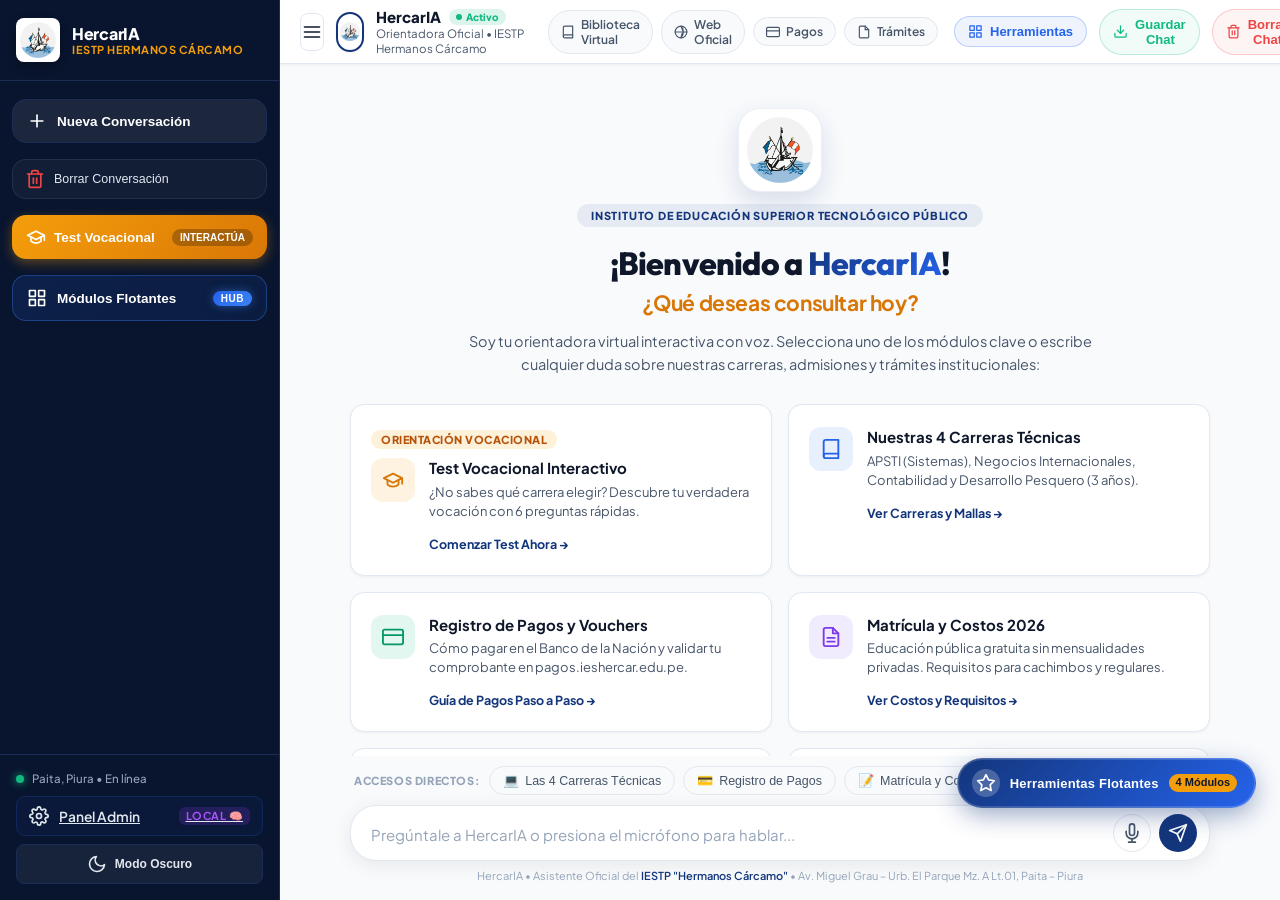
==== commit 12dc0072: "v7.5: Documento Word humanizado y academico para titulacion APSTI, cache-busting v7.5.0 e intercepto" ====
--- a/index.html
+++ b/index.html
@@ -15,7 +15,45 @@
     <link href="https://fonts.googleapis.com/css2?family=Plus+Jakarta+Sans:wght@400;500;600;700;800&family=Outfit:wght@400;500;600;700;800&display=swap" rel="stylesheet">
     
     <!-- Estilos CSS -->
-    <link rel="stylesheet" href="css/styles.css?v=5.1">
+    <link rel="stylesheet" href="css/styles.css?v=7.5.0&b=20261006">
+
+    <!-- Interceptor Global de Seguridad para erradicar cualquier confirm() o alert() nativo del navegador -->
+    <script>
+        window.confirm = function(msg) {
+            if (window.hercarApp && typeof window.hercarApp.mostrarConfirmacion === 'function') {
+                window.hercarApp.mostrarConfirmacion({
+                    titulo: '¿Borrar conversación actual?',
+                    mensaje: msg || '¿Estás seguro de que deseas borrar toda la conversación actual y reiniciar el chat?',
+                    icono: '🗑️',
+                    tipo: 'danger',
+                    textoConfirmar: 'Sí, Borrar Chat',
+                    textoCancelar: 'Cancelar'
+                }).then(res => {
+                    if (res && window.hercarApp.reiniciarConversacion) {
+                        window.hercarApp.reiniciarConversacion();
+                        if (typeof window.hercarApp.mostrarToast === 'function') {
+                            window.hercarApp.mostrarToast('🗑️ Conversación reiniciada');
+                        }
+                    }
+                });
+                return false;
+            }
+            return false;
+        };
+        window.alert = function(msg) {
+            if (window.hercarApp && typeof window.hercarApp.mostrarAlerta === 'function') {
+                window.hercarApp.mostrarAlerta({
+                    titulo: 'Información Institucional',
+                    mensaje: msg || '',
+                    icono: 'ℹ️',
+                    tipo: 'info',
+                    textoBoton: 'Entendido'
+                });
+                return false;
+            }
+            return false;
+        };
+    </script>
 </head>
 <body>
 
@@ -1256,10 +1294,10 @@
     <div class="toast-notification" id="toast-notification"></div>
 
     <!-- Scripts de la Aplicación -->
-    <script src="js/neural_network.js?v=6.0"></script>
-    <script src="js/knowledge.js?v=6.0"></script>
-    <script src="js/test_vocacional.js?v=6.0"></script>
-    <script src="js/voice.js?v=6.0"></script>
-    <script src="js/app.js?v=6.0"></script>
+    <script src="js/neural_network.js?v=7.5.0&b=20261006"></script>
+    <script src="js/knowledge.js?v=7.5.0&b=20261006"></script>
+    <script src="js/test_vocacional.js?v=7.5.0&b=20261006"></script>
+    <script src="js/voice.js?v=7.5.0&b=20261006"></script>
+    <script src="js/app.js?v=7.5.0&b=20261006"></script>
 </body>
 </html>
--- a/css/styles.css
+++ b/css/styles.css
@@ -3595,3 +3595,415 @@
         padding: 4px 10px 0;
     }
 }
+
+/* ==========================================================================
+   MÓDULO FLOTANTE: CENTRO DE HERRAMIENTAS INTERACTIVAS Y BOTÓN FLOTANTE APSTI
+   ========================================================================== */
+.btn-sidebar-hub {
+    display: flex;
+    align-items: center;
+    justify-content: space-between;
+    width: 100%;
+    padding: 12px 14px;
+    margin-bottom: 12px;
+    background: linear-gradient(135deg, rgba(37, 99, 235, 0.15), rgba(19, 53, 123, 0.25));
+    border: 1px solid rgba(59, 130, 246, 0.35);
+    border-radius: var(--radius-md);
+    color: #ffffff;
+    cursor: pointer;
+    transition: var(--transition);
+}
+.btn-sidebar-hub:hover {
+    background: linear-gradient(135deg, rgba(37, 99, 235, 0.3), rgba(19, 53, 123, 0.45));
+    border-color: #60a5fa;
+    transform: translateY(-2px);
+    box-shadow: 0 4px 16px rgba(37, 99, 235, 0.35);
+}
+.btn-sidebar-hub .hub-btn-left {
+    display: flex;
+    align-items: center;
+    gap: 10px;
+    font-size: 13.5px;
+    font-weight: 700;
+}
+.btn-sidebar-hub .hub-badge {
+    background: linear-gradient(135deg, #2563eb, #3b82f6);
+    color: #ffffff;
+    font-size: 10px;
+    font-weight: 800;
+    text-transform: uppercase;
+    padding: 2px 8px;
+    border-radius: var(--radius-full);
+    letter-spacing: 0.5px;
+    box-shadow: 0 0 10px rgba(59, 130, 246, 0.5);
+}
+
+.btn-header-hub {
+    background: rgba(37, 99, 235, 0.08);
+    border-color: rgba(37, 99, 235, 0.25);
+    color: var(--blue-vibrant);
+}
+.btn-header-hub:hover {
+    background: rgba(37, 99, 235, 0.16);
+    border-color: var(--blue-vibrant);
+    color: var(--blue-vibrant);
+    box-shadow: 0 0 12px rgba(37, 99, 235, 0.25);
+}
+
+/* Disparador Flotante (Floating Action Widget) */
+.floating-hub-trigger {
+    position: fixed;
+    right: 24px;
+    bottom: 92px;
+    z-index: 990;
+    display: flex;
+    align-items: center;
+    gap: 10px;
+    padding: 10px 18px 10px 14px;
+    background: linear-gradient(135deg, #13357b, #2563eb);
+    color: #ffffff;
+    border: 1px solid rgba(255, 255, 255, 0.22);
+    border-radius: var(--radius-full);
+    box-shadow: 0 8px 26px -2px rgba(19, 53, 123, 0.45), 0 0 0 1px rgba(255, 255, 255, 0.15) inset;
+    cursor: pointer;
+    transition: var(--transition);
+    backdrop-filter: blur(10px);
+    -webkit-backdrop-filter: blur(10px);
+}
+.floating-hub-trigger:hover {
+    transform: translateY(-3px) scale(1.03);
+    box-shadow: 0 14px 32px -2px rgba(37, 99, 235, 0.6), 0 0 22px rgba(59, 130, 246, 0.45);
+    background: linear-gradient(135deg, #1d4ed8, #3b82f6);
+}
+.floating-hub-icon-wrapper {
+    width: 28px;
+    height: 28px;
+    display: flex;
+    align-items: center;
+    justify-content: center;
+    background: rgba(255, 255, 255, 0.22);
+    border-radius: 50%;
+    animation: pulseIcon 2s infinite ease-in-out;
+}
+@keyframes pulseIcon {
+    0%, 100% { transform: scale(1); }
+    50% { transform: scale(1.12); }
+}
+.floating-hub-text {
+    font-size: 13px;
+    font-weight: 700;
+    letter-spacing: 0.2px;
+}
+.floating-hub-pill {
+    background: #f59e0b;
+    color: #0f172a;
+    font-size: 11px;
+    font-weight: 800;
+    padding: 2px 7px;
+    border-radius: var(--radius-full);
+    line-height: 1.2;
+}
+
+@media (max-width: 640px) {
+    .floating-hub-trigger {
+        right: 14px;
+        bottom: 84px;
+        padding: 9px 12px;
+    }
+    .floating-hub-text {
+        display: none;
+    }
+}
+
+/* Modal del Centro de Herramientas */
+.modal-tools-hub-card {
+    max-width: 820px;
+}
+.hub-intro-text {
+    font-size: 13.5px;
+    color: var(--text-secondary);
+    margin-bottom: 18px;
+    line-height: 1.5;
+}
+.hub-grid {
+    display: grid;
+    grid-template-columns: repeat(2, 1fr);
+    gap: 16px;
+}
+@media (max-width: 640px) {
+    .hub-grid {
+        grid-template-columns: 1fr;
+    }
+}
+.hub-card {
+    background: var(--bg-surface);
+    border: 1.5px solid var(--border-color);
+    border-radius: var(--radius-lg);
+    padding: 18px 20px;
+    cursor: pointer;
+    transition: var(--transition);
+    display: flex;
+    flex-direction: column;
+    position: relative;
+    overflow: hidden;
+}
+.hub-card:hover {
+    border-color: var(--blue-vibrant);
+    transform: translateY(-4px);
+    box-shadow: 0 12px 28px -4px rgba(37, 99, 235, 0.18);
+}
+body.dark-mode .hub-card {
+    background: #0d1830;
+    border-color: #1c2b4c;
+}
+body.dark-mode .hub-card:hover {
+    border-color: #3b82f6;
+    background: #122144;
+}
+.hub-card-top {
+    display: flex;
+    align-items: center;
+    justify-content: space-between;
+    margin-bottom: 12px;
+}
+.hub-icon-box {
+    width: 44px;
+    height: 44px;
+    border-radius: 12px;
+    display: flex;
+    align-items: center;
+    justify-content: center;
+}
+.hub-icon-box .svg-icon {
+    width: 22px;
+    height: 22px;
+}
+.icon-box-emerald {
+    background: rgba(16, 185, 129, 0.12);
+    color: #10b981;
+}
+.icon-box-blue {
+    background: rgba(37, 99, 235, 0.12);
+    color: #2563eb;
+}
+.icon-box-purple {
+    background: rgba(139, 92, 246, 0.12);
+    color: #8b5cf6;
+}
+.icon-box-amber {
+    background: rgba(245, 158, 11, 0.12);
+    color: #f59e0b;
+}
+.hub-card-badge {
+    font-size: 11px;
+    font-weight: 800;
+    padding: 3px 10px;
+    border-radius: var(--radius-full);
+}
+.badge-emerald {
+    background: rgba(16, 185, 129, 0.15);
+    color: #059669;
+}
+.badge-blue {
+    background: rgba(37, 99, 235, 0.15);
+    color: #2563eb;
+}
+.badge-purple {
+    background: rgba(139, 92, 246, 0.15);
+    color: #7c3aed;
+}
+.badge-amber {
+    background: rgba(245, 158, 11, 0.15);
+    color: #d97706;
+}
+.hub-card-title {
+    font-size: 15.5px;
+    font-weight: 800;
+    color: var(--text-primary);
+    margin: 0 0 6px 0;
+}
+.hub-card-desc {
+    font-size: 12.5px;
+    color: var(--text-secondary);
+    line-height: 1.45;
+    margin: 0 0 14px 0;
+    flex: 1;
+}
+.hub-card-action {
+    display: flex;
+    align-items: center;
+    justify-content: space-between;
+    font-size: 13px;
+    font-weight: 700;
+    color: var(--blue-vibrant);
+    padding-top: 10px;
+    border-top: 1px dashed var(--border-color);
+}
+.hub-card:hover .hub-arrow {
+    transform: translateX(4px);
+}
+.hub-arrow {
+    transition: transform 0.2s ease;
+}
+.hub-footer-hint {
+    font-size: 12px;
+    color: var(--text-muted);
+}
+
+/* ==========================================================================
+   MODAL FLOTANTE MODERNO DE CONFIRMACIÓN Y ALERTA (CERO ALERT/CONFIRM NATIVO)
+   ========================================================================== */
+.modal-dialog-overlay {
+    backdrop-filter: blur(10px);
+    -webkit-backdrop-filter: blur(10px);
+    background: rgba(10, 15, 30, 0.75);
+    z-index: 100000;
+}
+.modal-dialog-card {
+    max-width: 440px;
+    text-align: center;
+    padding: 30px 26px 24px;
+    border-radius: 22px;
+    position: relative;
+    overflow: hidden;
+    box-shadow: 0 25px 65px -10px rgba(0, 0, 0, 0.5), 0 0 0 1px rgba(255, 255, 255, 0.1);
+    animation: dialogPopIn 0.25s cubic-bezier(0.175, 0.885, 0.32, 1.275);
+}
+@keyframes dialogPopIn {
+    0% { transform: scale(0.85); opacity: 0; }
+    100% { transform: scale(1); opacity: 1; }
+}
+.dialog-glow-ring {
+    position: absolute;
+    top: -50px;
+    left: 50%;
+    transform: translateX(-50%);
+    width: 140px;
+    height: 140px;
+    border-radius: 50%;
+    background: radial-gradient(circle, rgba(239, 68, 68, 0.25) 0%, transparent 70%);
+    pointer-events: none;
+}
+.dialog-top-icon {
+    display: flex;
+    justify-content: center;
+    margin-bottom: 16px;
+}
+.dialog-icon-circle {
+    width: 64px;
+    height: 64px;
+    border-radius: 50%;
+    display: flex;
+    align-items: center;
+    justify-content: center;
+    font-size: 32px;
+    box-shadow: 0 8px 20px -4px rgba(0, 0, 0, 0.15);
+    position: relative;
+}
+.dialog-icon-danger {
+    background: linear-gradient(135deg, rgba(239, 68, 68, 0.15), rgba(220, 38, 38, 0.25));
+    border: 2px solid rgba(239, 68, 68, 0.4);
+    color: #ef4444;
+}
+.dialog-icon-warning {
+    background: linear-gradient(135deg, rgba(245, 158, 11, 0.15), rgba(217, 119, 6, 0.25));
+    border: 2px solid rgba(245, 158, 11, 0.4);
+    color: #f59e0b;
+}
+.dialog-icon-info {
+    background: linear-gradient(135deg, rgba(37, 99, 235, 0.15), rgba(29, 78, 216, 0.25));
+    border: 2px solid rgba(37, 99, 235, 0.4);
+    color: #2563eb;
+}
+.dialog-icon-success {
+    background: linear-gradient(135deg, rgba(16, 185, 129, 0.15), rgba(5, 150, 105, 0.25));
+    border: 2px solid rgba(16, 185, 129, 0.4);
+    color: #10b981;
+}
+.dialog-title {
+    font-size: 18.5px;
+    font-weight: 800;
+    color: var(--text-primary);
+    margin: 0 0 8px 0;
+}
+.dialog-desc {
+    font-size: 13.5px;
+    color: var(--text-secondary);
+    line-height: 1.5;
+    margin: 0 0 24px 0;
+}
+.dialog-actions-row {
+    display: flex;
+    align-items: center;
+    justify-content: center;
+    gap: 12px;
+}
+.btn-dialog-cancel {
+    flex: 1;
+    padding: 11px 18px;
+    background: var(--bg-main);
+    border: 1.5px solid var(--border-color);
+    border-radius: var(--radius-md);
+    color: var(--text-secondary);
+    font-size: 13.5px;
+    font-weight: 700;
+    cursor: pointer;
+    transition: var(--transition);
+}
+.btn-dialog-cancel:hover {
+    background: var(--bg-hover);
+    color: var(--text-primary);
+    border-color: var(--text-muted);
+}
+.btn-dialog-confirm {
+    flex: 1;
+    padding: 11px 18px;
+    border-radius: var(--radius-md);
+    color: #ffffff;
+    font-size: 13.5px;
+    font-weight: 700;
+    cursor: pointer;
+    border: none;
+    transition: var(--transition);
+    display: inline-flex;
+    align-items: center;
+    justify-content: center;
+    gap: 6px;
+}
+.btn-dialog-danger {
+    background: linear-gradient(135deg, #ef4444, #dc2626);
+    box-shadow: 0 4px 14px rgba(239, 68, 68, 0.4);
+}
+.btn-dialog-danger:hover {
+    background: linear-gradient(135deg, #dc2626, #b91c1c);
+    box-shadow: 0 6px 18px rgba(239, 68, 68, 0.55);
+    transform: translateY(-2px);
+}
+.btn-dialog-warning {
+    background: linear-gradient(135deg, #f59e0b, #d97706);
+    box-shadow: 0 4px 14px rgba(245, 158, 11, 0.4);
+}
+.btn-dialog-warning:hover {
+    background: linear-gradient(135deg, #d97706, #b45309);
+    box-shadow: 0 6px 18px rgba(245, 158, 11, 0.55);
+    transform: translateY(-2px);
+}
+.btn-dialog-info {
+    background: linear-gradient(135deg, #2563eb, #1d4ed8);
+    box-shadow: 0 4px 14px rgba(37, 99, 235, 0.4);
+}
+.btn-dialog-info:hover {
+    background: linear-gradient(135deg, #1d4ed8, #1e40af);
+    box-shadow: 0 6px 18px rgba(37, 99, 235, 0.55);
+    transform: translateY(-2px);
+}
+.btn-dialog-success {
+    background: linear-gradient(135deg, #10b981, #059669);
+    box-shadow: 0 4px 14px rgba(16, 185, 129, 0.4);
+}
+.btn-dialog-success:hover {
+    background: linear-gradient(135deg, #059669, #047857);
+    box-shadow: 0 6px 18px rgba(16, 185, 129, 0.55);
+    transform: translateY(-2px);
+}
+
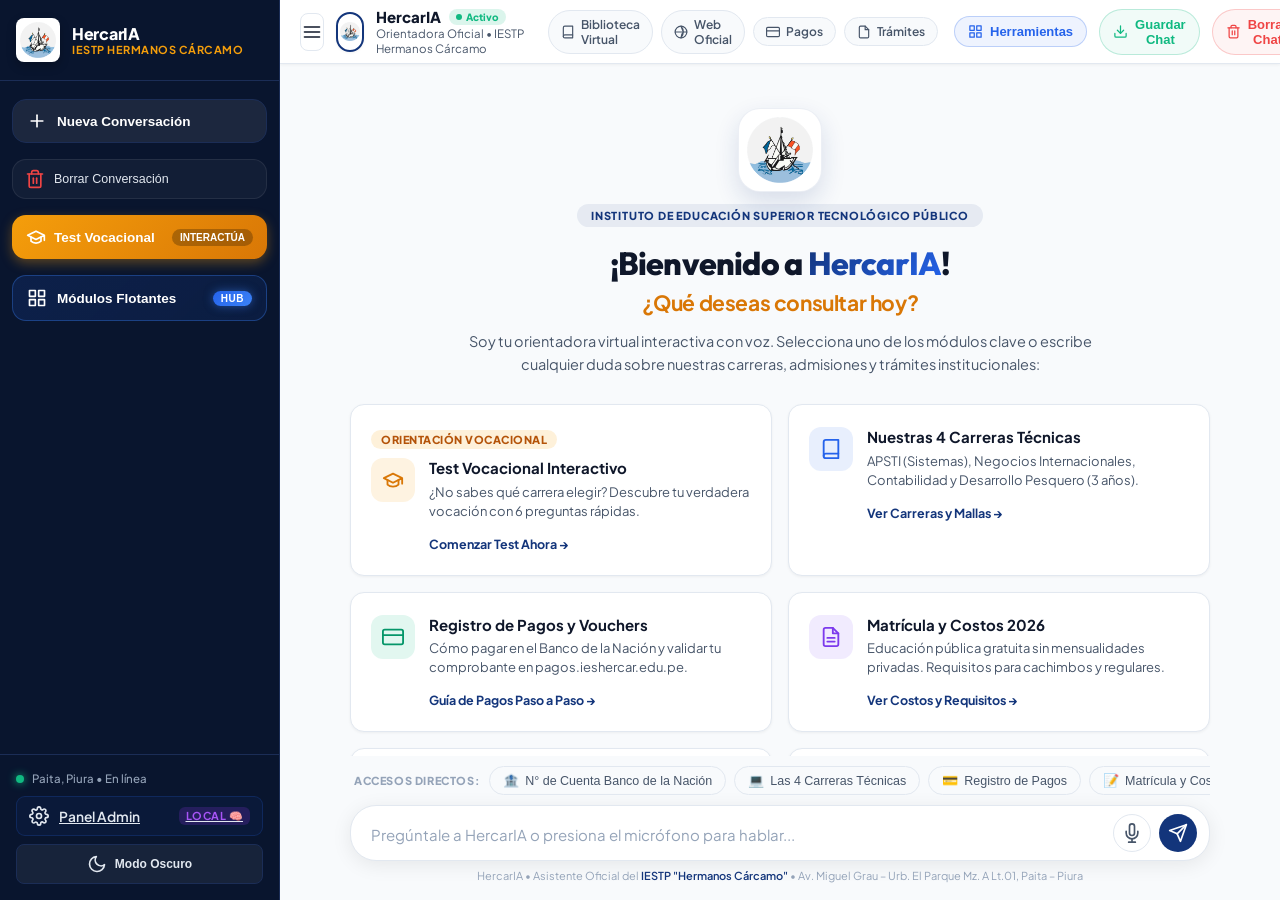
==== commit ced22cbb: "v7.6: Cuentas Banco de la Nación (00-631-018241 y CCI), eliminación de botón flotante y chip interac" ====
--- a/index.html
+++ b/index.html
@@ -15,7 +15,7 @@
     <link href="https://fonts.googleapis.com/css2?family=Plus+Jakarta+Sans:wght@400;500;600;700;800&family=Outfit:wght@400;500;600;700;800&display=swap" rel="stylesheet">
     
     <!-- Estilos CSS -->
-    <link rel="stylesheet" href="css/styles.css?v=7.5.0&b=20261006">
+    <link rel="stylesheet" href="css/styles.css?v=7.6.0&b=20261006b">
 
     <!-- Interceptor Global de Seguridad para erradicar cualquier confirm() o alert() nativo del navegador -->
     <script>
@@ -599,6 +599,9 @@
                 <div class="quick-access-chips" id="quick-access-chips">
                     <div class="chips-scroll-track">
                         <span class="chips-title">Accesos Directos:</span>
+                        <button type="button" class="chip-pill chip-highlight-bank" onclick="window.hercarApp.enviarConsultaDirecta('Pásame el número de cuenta oficial del Banco de la Nación para pagar')">
+                            <span class="chip-icon">🏦</span> N° de Cuenta Banco de la Nación
+                        </button>
                         <button type="button" class="chip-pill" onclick="window.hercarApp.enviarConsultaDirecta('Cuéntame sobre todas las carreras técnicas que ofrece el instituto')">
                             <span class="chip-icon">💻</span> Las 4 Carreras Técnicas
                         </button>
@@ -661,16 +664,8 @@
             </div>
 
         </main>
-    <!-- BOTÓN FLOTANTE INTERACTIVO DE HERRAMIENTAS APSTI -->
-    <button type="button" class="floating-hub-trigger" id="btn-floating-tools-trigger" title="Abrir Centro de Herramientas y Módulos Flotantes APSTI">
-        <div class="floating-hub-icon-wrapper">
-            <svg class="svg-icon" viewBox="0 0 24 24" fill="none" stroke="currentColor" stroke-width="2" stroke-linecap="round" stroke-linejoin="round">
-                <polygon points="12 2 15.09 8.26 22 9.27 17 14.14 18.18 21.02 12 17.77 5.82 21.02 7 14.14 2 9.27 8.91 8.26 12 2"></polygon>
-            </svg>
-        </div>
-        <span class="floating-hub-text">Herramientas Flotantes</span>
-        <span class="floating-hub-pill">4 Módulos</span>
-    </button>
+
+    <!-- ==========================================================================
 
     <!-- ==========================================================================
          MODAL FLOTANTE MODERNO: DIÁLOGO DE CONFIRMACIÓN Y ALERTA (CERO POPUPS DEL NAVEGADOR)
@@ -943,6 +938,37 @@
                         <span class="total-sub">En ventanilla o Agente MultiRed del Banco de la Nación</span>
                     </div>
                     <div class="total-amount" id="simulador-total-val">S/ 0.00</div>
+                </div>
+
+                <!-- BANNER DE CUENTAS BANCARIAS OFICIALES BANCO DE LA NACIÓN -->
+                <div class="simulador-bank-banner">
+                    <div class="bank-banner-top">
+                        <div class="bank-badge-group">
+                            <span class="bank-badge">🏦 Banco de la Nación</span>
+                            <span class="bank-sub">Titular: IESTP "Hermanos Cárcamo" • RUC: 20197087091</span>
+                        </div>
+                    </div>
+                    <div class="bank-banner-details">
+                        <div class="bank-data-item">
+                            <span class="data-label">Cuenta Corriente (Soles):</span>
+                            <div class="data-copy-group">
+                                <code id="sim-cta-corriente">00-631-018241</code>
+                                <button type="button" class="btn-copy-mini" onclick="window.hercarApp.copiarTextoPortapapeles('00-631-018241', 'N° de Cuenta Corriente')">📋 Copiar</button>
+                            </div>
+                        </div>
+                        <div class="bank-data-item">
+                            <span class="data-label">Código CCI Interbancario:</span>
+                            <div class="data-copy-group">
+                                <code id="sim-cci">018-631-000631018241-73</code>
+                                <button type="button" class="btn-copy-mini" onclick="window.hercarApp.copiarTextoPortapapeles('018-631-000631018241-73', 'Código CCI Interbancario')">📋 Copiar</button>
+                            </div>
+                        </div>
+                    </div>
+                    <div class="bank-banner-actions">
+                        <a href="https://pagos.ieshercar.edu.pe/" target="_blank" rel="noopener noreferrer" class="link-pagos-badge">
+                            <span>🔗 Subir y Registrar Voucher en pagos.ieshercar.edu.pe ↗</span>
+                        </a>
+                    </div>
                 </div>
 
                 <div class="simulador-note">
@@ -1294,10 +1320,10 @@
     <div class="toast-notification" id="toast-notification"></div>
 
     <!-- Scripts de la Aplicación -->
-    <script src="js/neural_network.js?v=7.5.0&b=20261006"></script>
-    <script src="js/knowledge.js?v=7.5.0&b=20261006"></script>
-    <script src="js/test_vocacional.js?v=7.5.0&b=20261006"></script>
-    <script src="js/voice.js?v=7.5.0&b=20261006"></script>
-    <script src="js/app.js?v=7.5.0&b=20261006"></script>
+    <script src="js/neural_network.js?v=7.6.0&b=20261006b"></script>
+    <script src="js/knowledge.js?v=7.6.0&b=20261006b"></script>
+    <script src="js/test_vocacional.js?v=7.6.0&b=20261006b"></script>
+    <script src="js/voice.js?v=7.6.0&b=20261006b"></script>
+    <script src="js/app.js?v=7.6.0&b=20261006b"></script>
 </body>
 </html>
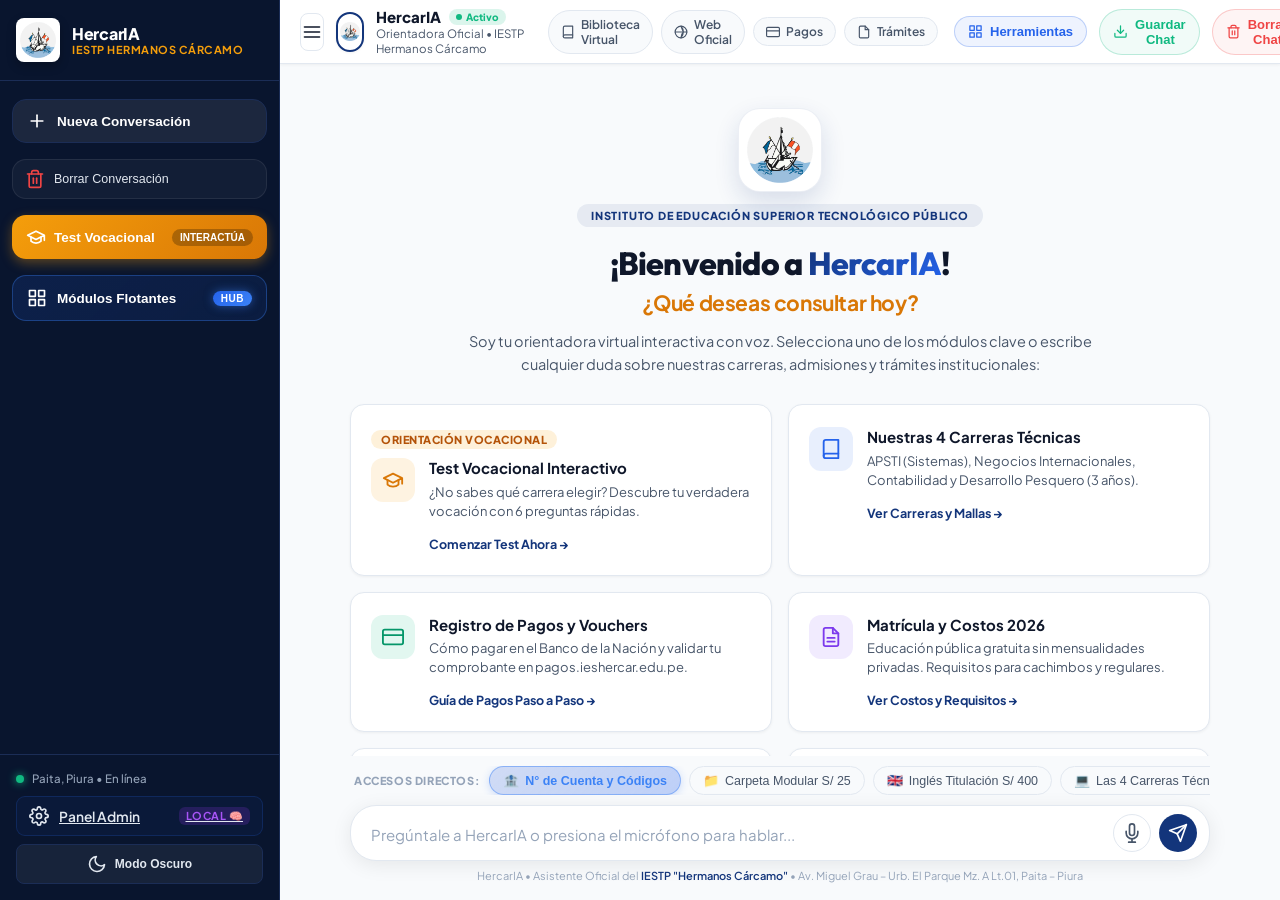
==== commit a016e158: "v7.7: Tasas y códigos TUPA de Carpeta Modular (S/ 25 - CARP-25), Inglés Técnico (S/ 400 - ING-400), " ====
--- a/index.html
+++ b/index.html
@@ -15,7 +15,7 @@
     <link href="https://fonts.googleapis.com/css2?family=Plus+Jakarta+Sans:wght@400;500;600;700;800&family=Outfit:wght@400;500;600;700;800&display=swap" rel="stylesheet">
     
     <!-- Estilos CSS -->
-    <link rel="stylesheet" href="css/styles.css?v=7.6.0&b=20261006b">
+    <link rel="stylesheet" href="css/styles.css?v=7.7.0&b=20261006c">
 
     <!-- Interceptor Global de Seguridad para erradicar cualquier confirm() o alert() nativo del navegador -->
     <script>
@@ -600,7 +600,13 @@
                     <div class="chips-scroll-track">
                         <span class="chips-title">Accesos Directos:</span>
                         <button type="button" class="chip-pill chip-highlight-bank" onclick="window.hercarApp.enviarConsultaDirecta('Pásame el número de cuenta oficial del Banco de la Nación para pagar')">
-                            <span class="chip-icon">🏦</span> N° de Cuenta Banco de la Nación
+                            <span class="chip-icon">🏦</span> N° de Cuenta y Códigos
+                        </button>
+                        <button type="button" class="chip-pill" onclick="window.hercarApp.enviarConsultaDirecta('¿Cuánto cuesta la carpeta modular y cómo la pago?')">
+                            <span class="chip-icon">📁</span> Carpeta Modular S/ 25
+                        </button>
+                        <button type="button" class="chip-pill" onclick="window.hercarApp.enviarConsultaDirecta('¿Cuánto cuesta el programa de inglés técnico para titulación y cuál es el código de pago?')">
+                            <span class="chip-icon">🇬🇧</span> Inglés Titulación S/ 400
                         </button>
                         <button type="button" class="chip-pill" onclick="window.hercarApp.enviarConsultaDirecta('Cuéntame sobre todas las carreras técnicas que ofrece el instituto')">
                             <span class="chip-icon">💻</span> Las 4 Carreras Técnicas
@@ -963,6 +969,12 @@
                                 <button type="button" class="btn-copy-mini" onclick="window.hercarApp.copiarTextoPortapapeles('018-631-000631018241-73', 'Código CCI Interbancario')">📋 Copiar</button>
                             </div>
                         </div>
+                    </div>
+                    <div class="simulador-rate-pills">
+                        <span class="sim-rate-tag">🎓 Matrícula: S/ 100 [MAT-01]</span>
+                        <span class="sim-rate-tag">📁 Carpeta Modular: S/ 25 [CARP-25]</span>
+                        <span class="sim-rate-tag">🇬🇧 Inglés Titulación: S/ 400 [ING-400]</span>
+                        <span class="sim-rate-tag">🚌 Carnet: S/ 20 [PAS-20]</span>
                     </div>
                     <div class="bank-banner-actions">
                         <a href="https://pagos.ieshercar.edu.pe/" target="_blank" rel="noopener noreferrer" class="link-pagos-badge">
@@ -1320,10 +1332,10 @@
     <div class="toast-notification" id="toast-notification"></div>
 
     <!-- Scripts de la Aplicación -->
-    <script src="js/neural_network.js?v=7.6.0&b=20261006b"></script>
-    <script src="js/knowledge.js?v=7.6.0&b=20261006b"></script>
-    <script src="js/test_vocacional.js?v=7.6.0&b=20261006b"></script>
-    <script src="js/voice.js?v=7.6.0&b=20261006b"></script>
-    <script src="js/app.js?v=7.6.0&b=20261006b"></script>
+    <script src="js/neural_network.js?v=7.7.0&b=20261006c"></script>
+    <script src="js/knowledge.js?v=7.7.0&b=20261006c"></script>
+    <script src="js/test_vocacional.js?v=7.7.0&b=20261006c"></script>
+    <script src="js/voice.js?v=7.7.0&b=20261006c"></script>
+    <script src="js/app.js?v=7.7.0&b=20261006c"></script>
 </body>
 </html>
--- a/css/styles.css
+++ b/css/styles.css
@@ -3650,69 +3650,12 @@
     box-shadow: 0 0 12px rgba(37, 99, 235, 0.25);
 }
 
-/* Disparador Flotante (Floating Action Widget) */
+/* Disparador Flotante (Deshabilitado para pantalla limpia y sin obstrucciones) */
 .floating-hub-trigger {
-    position: fixed;
-    right: 24px;
-    bottom: 92px;
-    z-index: 990;
-    display: flex;
-    align-items: center;
-    gap: 10px;
-    padding: 10px 18px 10px 14px;
-    background: linear-gradient(135deg, #13357b, #2563eb);
-    color: #ffffff;
-    border: 1px solid rgba(255, 255, 255, 0.22);
-    border-radius: var(--radius-full);
-    box-shadow: 0 8px 26px -2px rgba(19, 53, 123, 0.45), 0 0 0 1px rgba(255, 255, 255, 0.15) inset;
-    cursor: pointer;
-    transition: var(--transition);
-    backdrop-filter: blur(10px);
-    -webkit-backdrop-filter: blur(10px);
-}
-.floating-hub-trigger:hover {
-    transform: translateY(-3px) scale(1.03);
-    box-shadow: 0 14px 32px -2px rgba(37, 99, 235, 0.6), 0 0 22px rgba(59, 130, 246, 0.45);
-    background: linear-gradient(135deg, #1d4ed8, #3b82f6);
-}
-.floating-hub-icon-wrapper {
-    width: 28px;
-    height: 28px;
-    display: flex;
-    align-items: center;
-    justify-content: center;
-    background: rgba(255, 255, 255, 0.22);
-    border-radius: 50%;
-    animation: pulseIcon 2s infinite ease-in-out;
-}
-@keyframes pulseIcon {
-    0%, 100% { transform: scale(1); }
-    50% { transform: scale(1.12); }
-}
-.floating-hub-text {
-    font-size: 13px;
-    font-weight: 700;
-    letter-spacing: 0.2px;
-}
-.floating-hub-pill {
-    background: #f59e0b;
-    color: #0f172a;
-    font-size: 11px;
-    font-weight: 800;
-    padding: 2px 7px;
-    border-radius: var(--radius-full);
-    line-height: 1.2;
-}
-
-@media (max-width: 640px) {
-    .floating-hub-trigger {
-        right: 14px;
-        bottom: 84px;
-        padding: 9px 12px;
-    }
-    .floating-hub-text {
-        display: none;
-    }
+    display: none !important;
+    visibility: hidden !important;
+    pointer-events: none !important;
+    opacity: 0 !important;
 }
 
 /* Modal del Centro de Herramientas */
@@ -4007,3 +3950,284 @@
     transform: translateY(-2px);
 }
 
+/* ==========================================================================
+   COMPONENTES OFICIALES: CUENTAS BANCARIAS, CÓDIGOS Y VOUCHERS BANCO DE LA NACIÓN
+   ========================================================================== */
+.chip-highlight-bank {
+    background: linear-gradient(135deg, rgba(29, 78, 216, 0.18), rgba(37, 99, 235, 0.28)) !important;
+    border-color: rgba(59, 130, 246, 0.45) !important;
+    color: #3b82f6 !important;
+    font-weight: 700 !important;
+    box-shadow: 0 2px 8px rgba(37, 99, 235, 0.2) !important;
+}
+.chip-highlight-bank:hover {
+    background: linear-gradient(135deg, #1d4ed8, #2563eb) !important;
+    color: #ffffff !important;
+    box-shadow: 0 4px 14px rgba(37, 99, 235, 0.4) !important;
+}
+
+/* Banner de Cuentas Bancarias en el Simulador TUPA */
+.simulador-bank-banner {
+    margin-top: 14px;
+    padding: 14px 16px;
+    background: linear-gradient(135deg, rgba(15, 23, 42, 0.05), rgba(30, 58, 138, 0.08));
+    border: 1px solid rgba(59, 130, 246, 0.28);
+    border-radius: var(--radius-md);
+    box-shadow: 0 4px 12px rgba(15, 23, 42, 0.04);
+}
+[data-theme="dark"] .simulador-bank-banner {
+    background: linear-gradient(135deg, rgba(15, 23, 42, 0.75), rgba(30, 58, 138, 0.25));
+    border-color: rgba(59, 130, 246, 0.35);
+}
+.bank-banner-top {
+    display: flex;
+    align-items: center;
+    justify-content: space-between;
+    flex-wrap: wrap;
+    gap: 8px;
+    margin-bottom: 12px;
+    padding-bottom: 8px;
+    border-bottom: 1px solid rgba(59, 130, 246, 0.15);
+}
+.bank-badge-group {
+    display: flex;
+    align-items: center;
+    gap: 8px;
+    flex-wrap: wrap;
+}
+.bank-badge {
+    background: #dc2626;
+    color: #ffffff;
+    font-size: 11px;
+    font-weight: 800;
+    padding: 3px 9px;
+    border-radius: var(--radius-full);
+    letter-spacing: 0.3px;
+    box-shadow: 0 2px 6px rgba(220, 38, 38, 0.3);
+}
+.bank-sub {
+    font-size: 12px;
+    font-weight: 600;
+    color: var(--text-secondary);
+}
+.bank-banner-details {
+    display: grid;
+    grid-template-columns: 1fr 1fr;
+    gap: 10px;
+    margin-bottom: 12px;
+}
+@media (max-width: 600px) {
+    .bank-banner-details {
+        grid-template-columns: 1fr;
+    }
+}
+.bank-data-item {
+    background: var(--bg-surface);
+    padding: 10px 12px;
+    border-radius: var(--radius-sm);
+    border: 1px solid var(--border-light);
+    display: flex;
+    flex-direction: column;
+    gap: 6px;
+}
+.data-label {
+    font-size: 11px;
+    font-weight: 700;
+    color: var(--text-muted);
+    text-transform: uppercase;
+    letter-spacing: 0.4px;
+}
+.data-copy-group {
+    display: flex;
+    align-items: center;
+    justify-content: space-between;
+    gap: 6px;
+}
+.data-copy-group code {
+    font-family: var(--font-mono, monospace);
+    font-size: 13px;
+    font-weight: 700;
+    color: var(--primary-600);
+    letter-spacing: 0.3px;
+    word-break: break-all;
+}
+.btn-copy-mini {
+    background: rgba(59, 130, 246, 0.12);
+    border: 1px solid rgba(59, 130, 246, 0.3);
+    color: var(--primary-600);
+    padding: 3px 8px;
+    border-radius: 4px;
+    font-size: 11px;
+    font-weight: 600;
+    cursor: pointer;
+    transition: var(--transition-fast);
+    flex-shrink: 0;
+}
+.btn-copy-mini:hover {
+    background: var(--primary-600);
+    color: #ffffff;
+    border-color: var(--primary-600);
+}
+.bank-banner-actions {
+    display: flex;
+    align-items: center;
+    justify-content: flex-end;
+}
+.link-pagos-badge {
+    display: inline-flex;
+    align-items: center;
+    gap: 6px;
+    font-size: 12px;
+    font-weight: 700;
+    color: #059669;
+    background: rgba(16, 185, 129, 0.12);
+    border: 1px solid rgba(16, 185, 129, 0.3);
+    padding: 5px 12px;
+    border-radius: var(--radius-full);
+    text-decoration: none;
+    transition: var(--transition-fast);
+}
+.link-pagos-badge:hover {
+    background: #059669;
+    color: #ffffff;
+    box-shadow: 0 4px 12px rgba(5, 150, 105, 0.3);
+}
+
+/* Tarjeta Interactiva de Cuentas Bancarias en el Chat */
+.bank-card-chat {
+    margin: 12px 0;
+    background: linear-gradient(135deg, rgba(30, 58, 138, 0.06), rgba(37, 99, 235, 0.04));
+    border: 1px solid rgba(59, 130, 246, 0.3);
+    border-radius: var(--radius-md);
+    padding: 16px;
+    box-shadow: 0 4px 14px rgba(15, 23, 42, 0.05);
+}
+[data-theme="dark"] .bank-card-chat {
+    background: linear-gradient(135deg, rgba(15, 23, 42, 0.8), rgba(30, 58, 138, 0.3));
+    border-color: rgba(59, 130, 246, 0.4);
+}
+.bank-card-header {
+    display: flex;
+    align-items: center;
+    justify-content: space-between;
+    gap: 10px;
+    flex-wrap: wrap;
+    margin-bottom: 12px;
+    padding-bottom: 8px;
+    border-bottom: 1px solid rgba(59, 130, 246, 0.2);
+}
+.bank-title-box {
+    display: flex;
+    align-items: center;
+    gap: 8px;
+}
+.bank-flag {
+    font-size: 20px;
+}
+.bank-name {
+    font-size: 14px;
+    font-weight: 800;
+    color: var(--text-primary);
+}
+.bank-inst-name {
+    font-size: 12px;
+    color: var(--text-secondary);
+    font-weight: 600;
+}
+.bank-code-row {
+    background: var(--bg-surface);
+    border: 1px solid var(--border-light);
+    border-radius: var(--radius-sm);
+    padding: 10px 14px;
+    margin-bottom: 8px;
+    display: flex;
+    align-items: center;
+    justify-content: space-between;
+    gap: 12px;
+}
+[data-theme="dark"] .bank-code-row {
+    background: rgba(30, 41, 59, 0.7);
+    border-color: rgba(255, 255, 255, 0.08);
+}
+.bank-code-meta {
+    display: flex;
+    flex-direction: column;
+    gap: 2px;
+}
+.code-meta-label {
+    font-size: 11px;
+    font-weight: 700;
+    color: var(--text-muted);
+    text-transform: uppercase;
+    letter-spacing: 0.5px;
+}
+.code-meta-val {
+    font-family: var(--font-mono, monospace);
+    font-size: 15px;
+    font-weight: 800;
+    color: var(--primary-600);
+    letter-spacing: 0.5px;
+}
+.btn-copy-account {
+    display: inline-flex;
+    align-items: center;
+    gap: 6px;
+    background: linear-gradient(135deg, #1e40af, #2563eb);
+    color: #ffffff;
+    border: none;
+    padding: 7px 14px;
+    border-radius: var(--radius-sm);
+    font-size: 12px;
+    font-weight: 700;
+    cursor: pointer;
+    transition: var(--transition-fast);
+    flex-shrink: 0;
+    box-shadow: 0 2px 8px rgba(37, 99, 235, 0.3);
+}
+.btn-copy-account:hover {
+    background: linear-gradient(135deg, #1d4ed8, #3b82f6);
+    transform: translateY(-1px);
+    box-shadow: 0 4px 12px rgba(37, 99, 235, 0.45);
+}
+.btn-copy-account:active {
+    transform: translateY(1px);
+}
+.bank-buttons-footer {
+    display: flex;
+    flex-wrap: wrap;
+    gap: 8px;
+    margin-top: 12px;
+    padding-top: 10px;
+    border-top: 1px dashed rgba(59, 130, 246, 0.2);
+}
+.btn-link-action {
+    display: inline-flex;
+    align-items: center;
+    gap: 6px;
+    padding: 6px 14px;
+    border-radius: var(--radius-full);
+    font-size: 12px;
+    font-weight: 700;
+    text-decoration: none;
+    transition: var(--transition-fast);
+}
+.btn-link-primary-mini {
+    background: rgba(37, 99, 235, 0.12);
+    border: 1px solid rgba(37, 99, 235, 0.3);
+    color: var(--primary-600);
+}
+.btn-link-primary-mini:hover {
+    background: var(--primary-600);
+    color: #ffffff;
+}
+.btn-link-success-mini {
+    background: rgba(16, 185, 129, 0.12);
+    border: 1px solid rgba(16, 185, 129, 0.3);
+    color: #059669;
+}
+.btn-link-success-mini:hover {
+    background: #059669;
+    color: #ffffff;
+}
+
+
